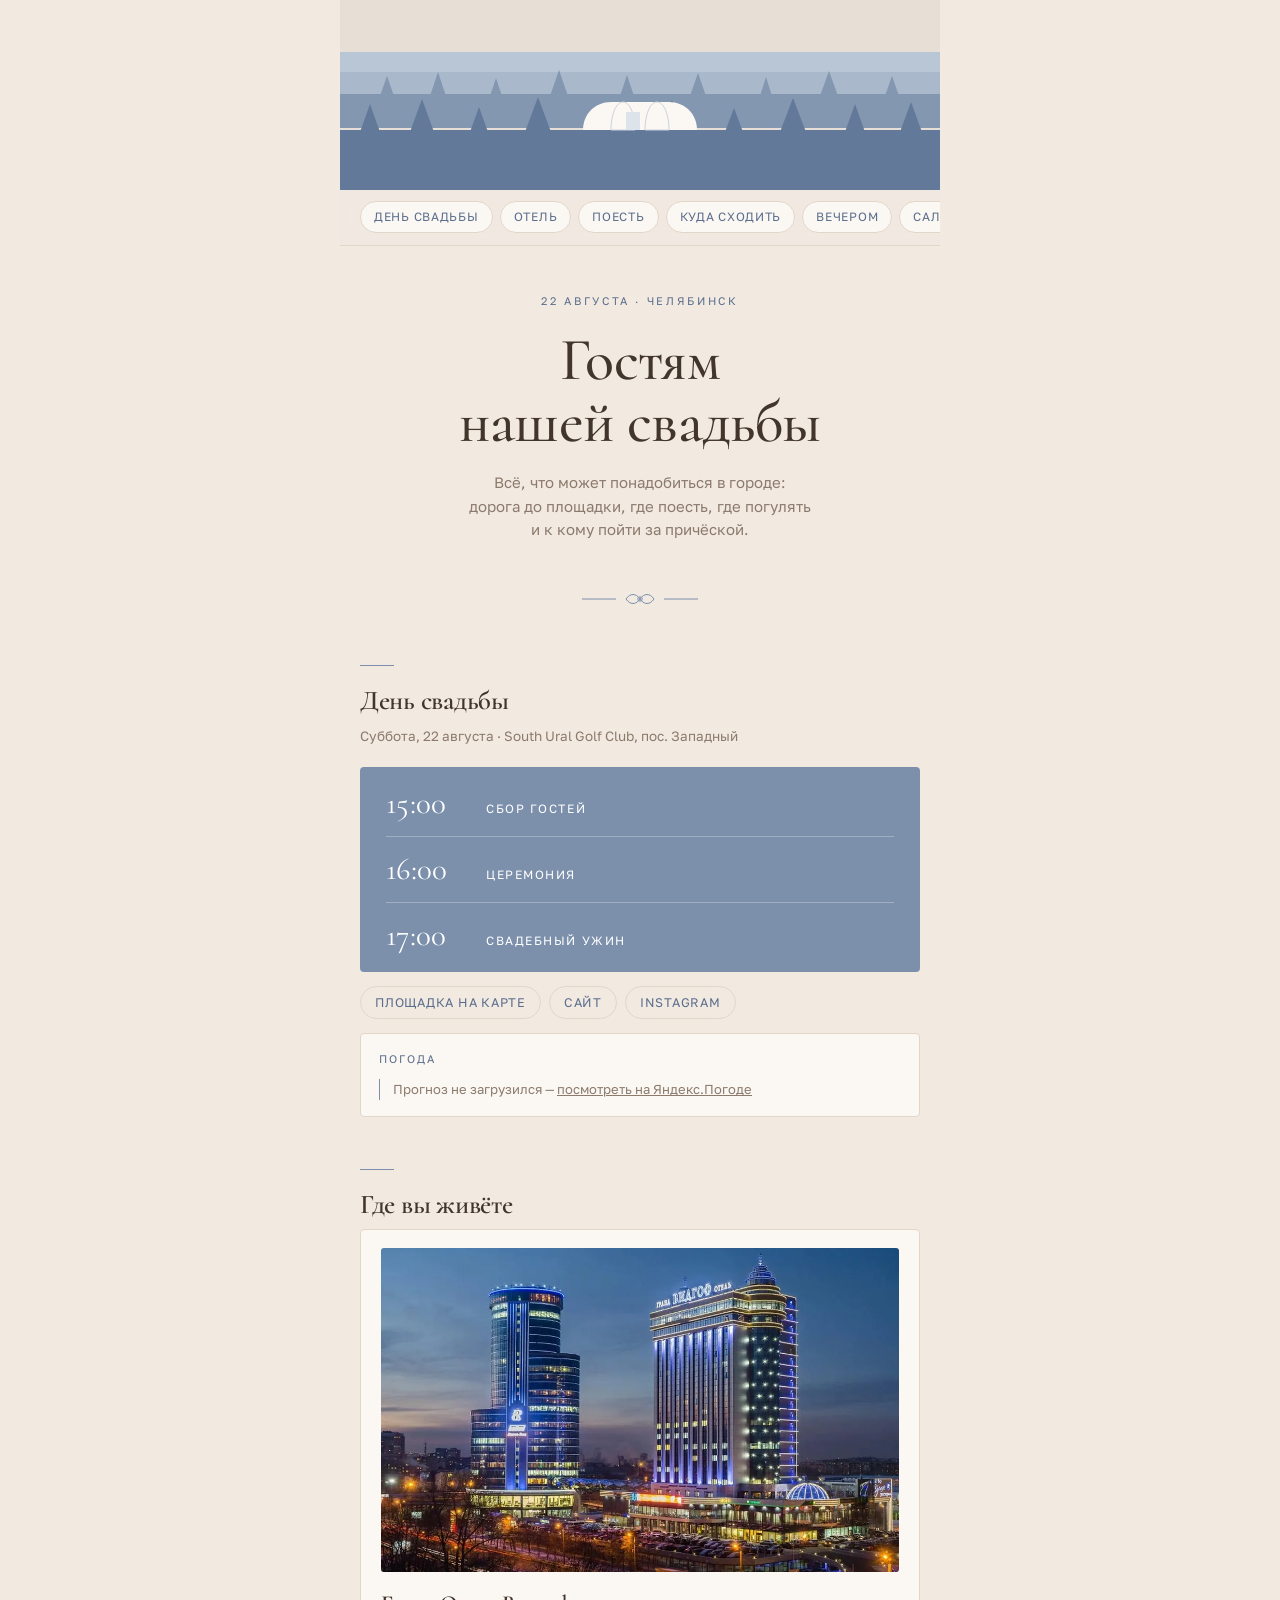
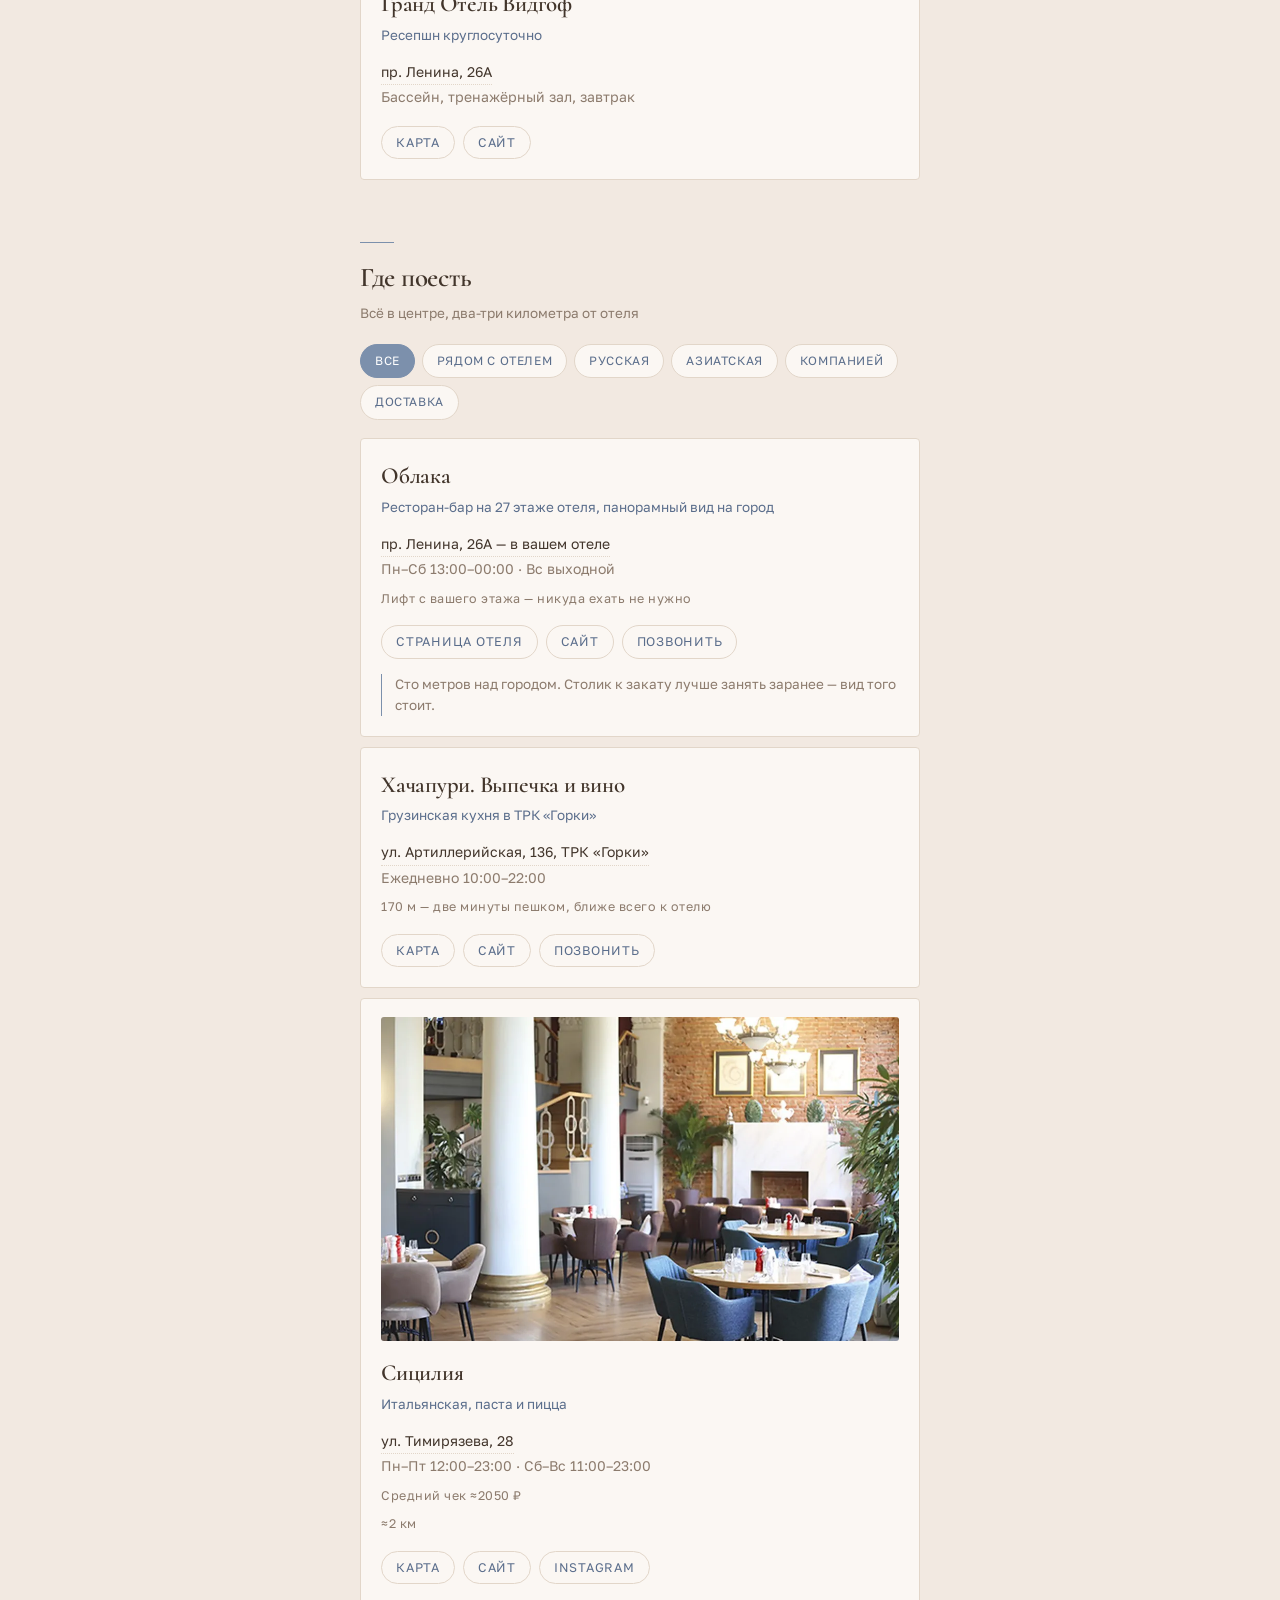
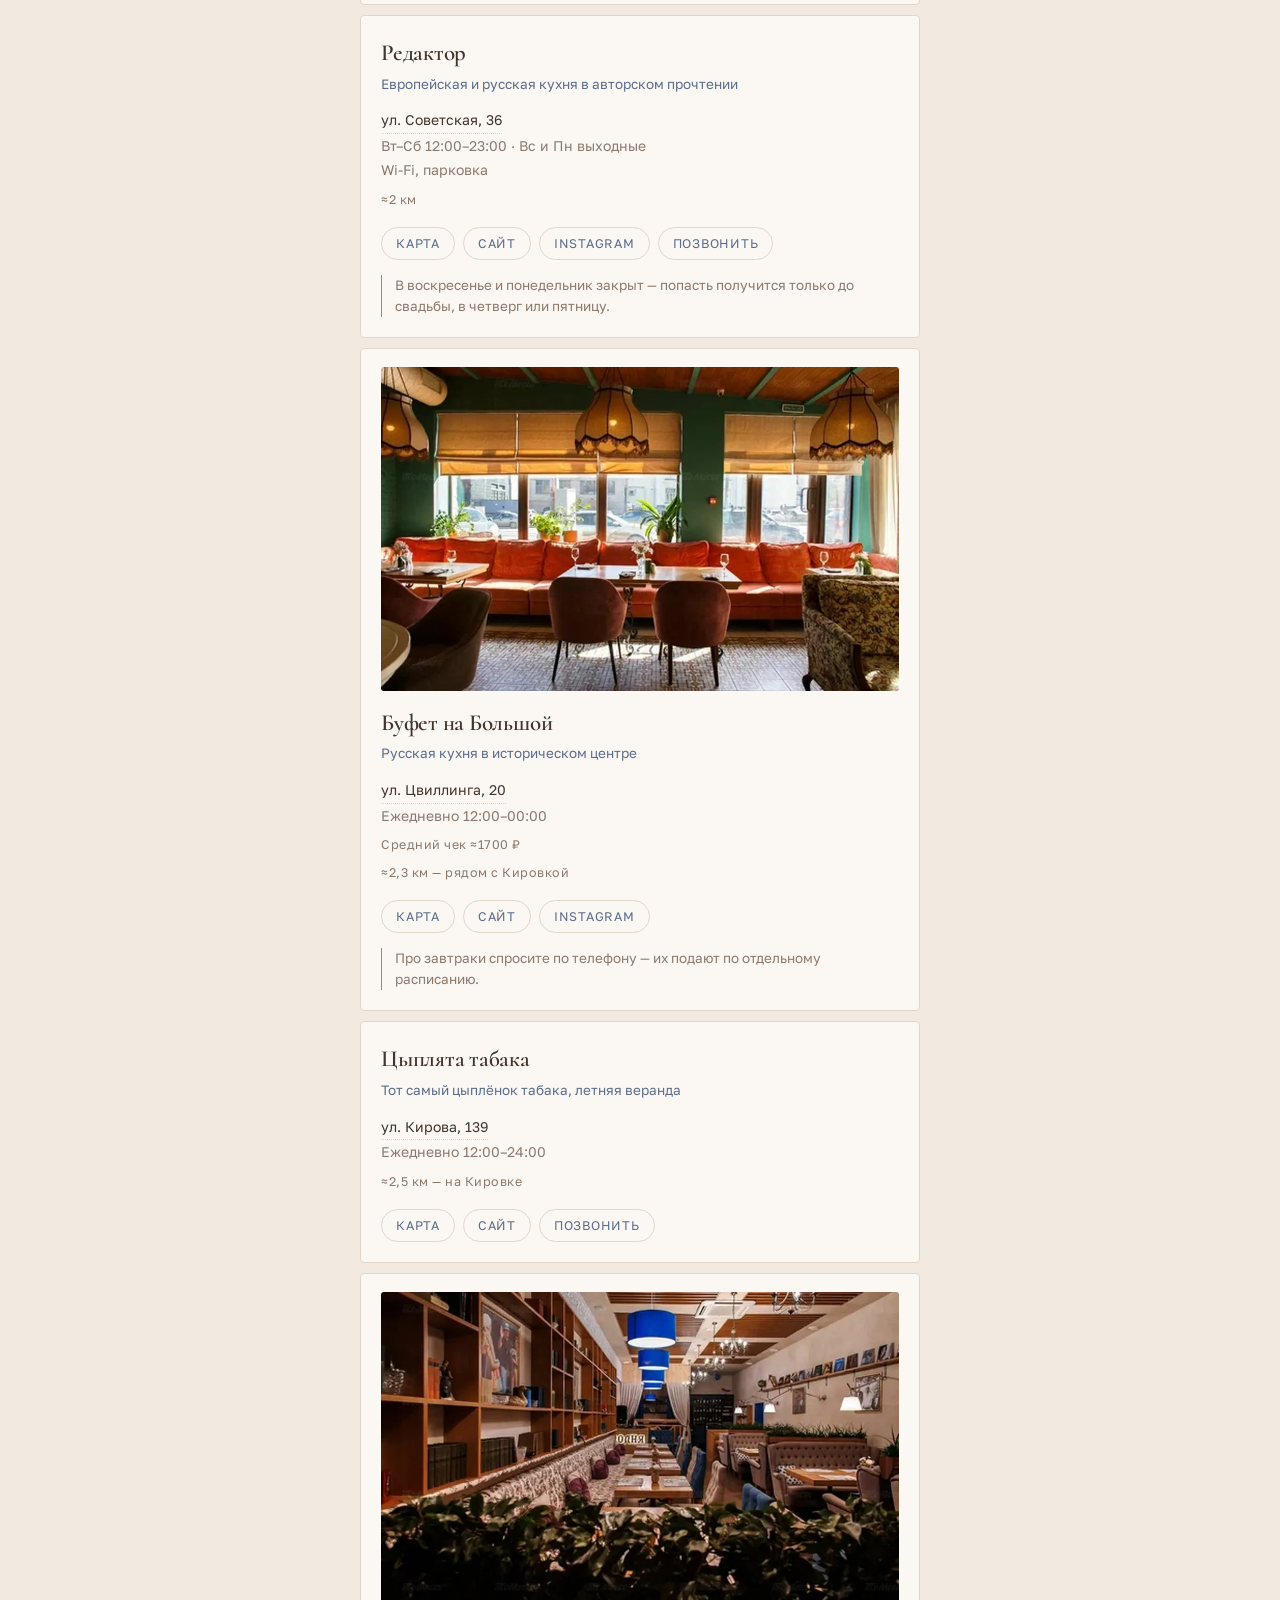
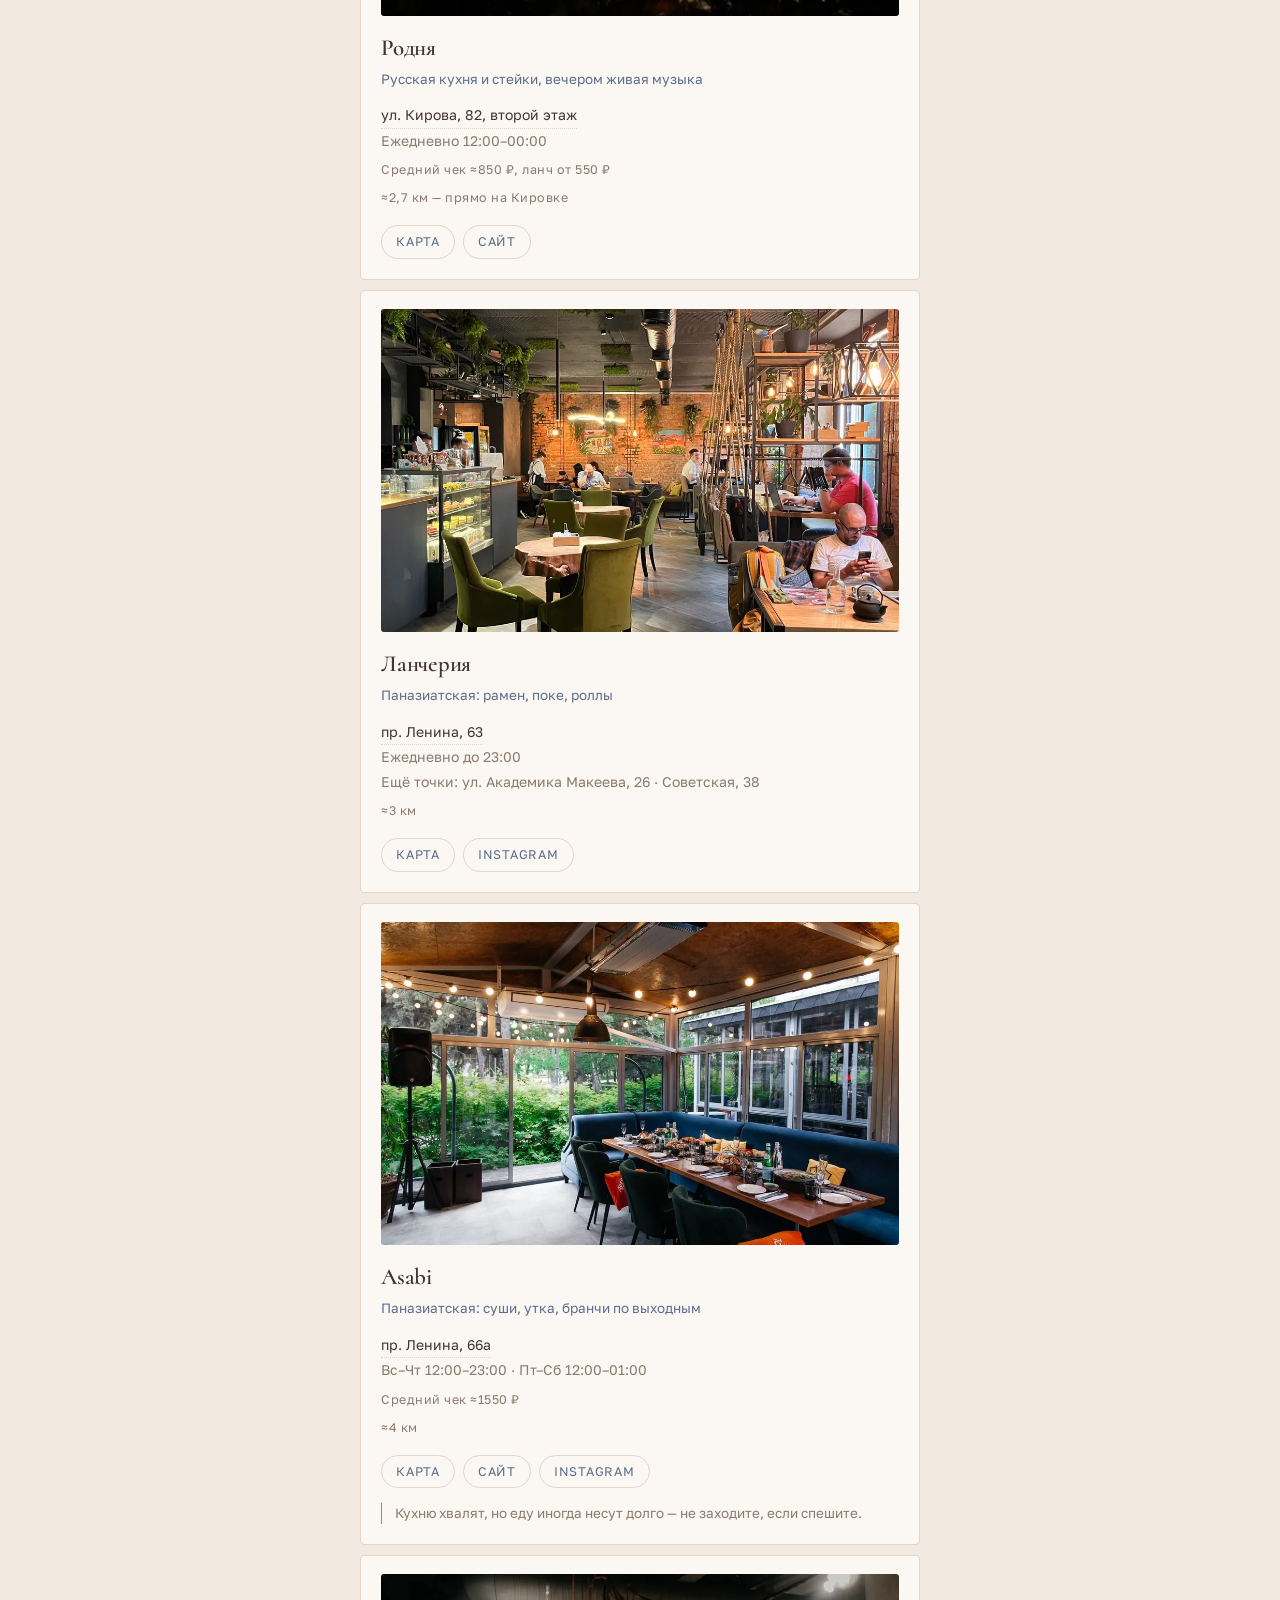
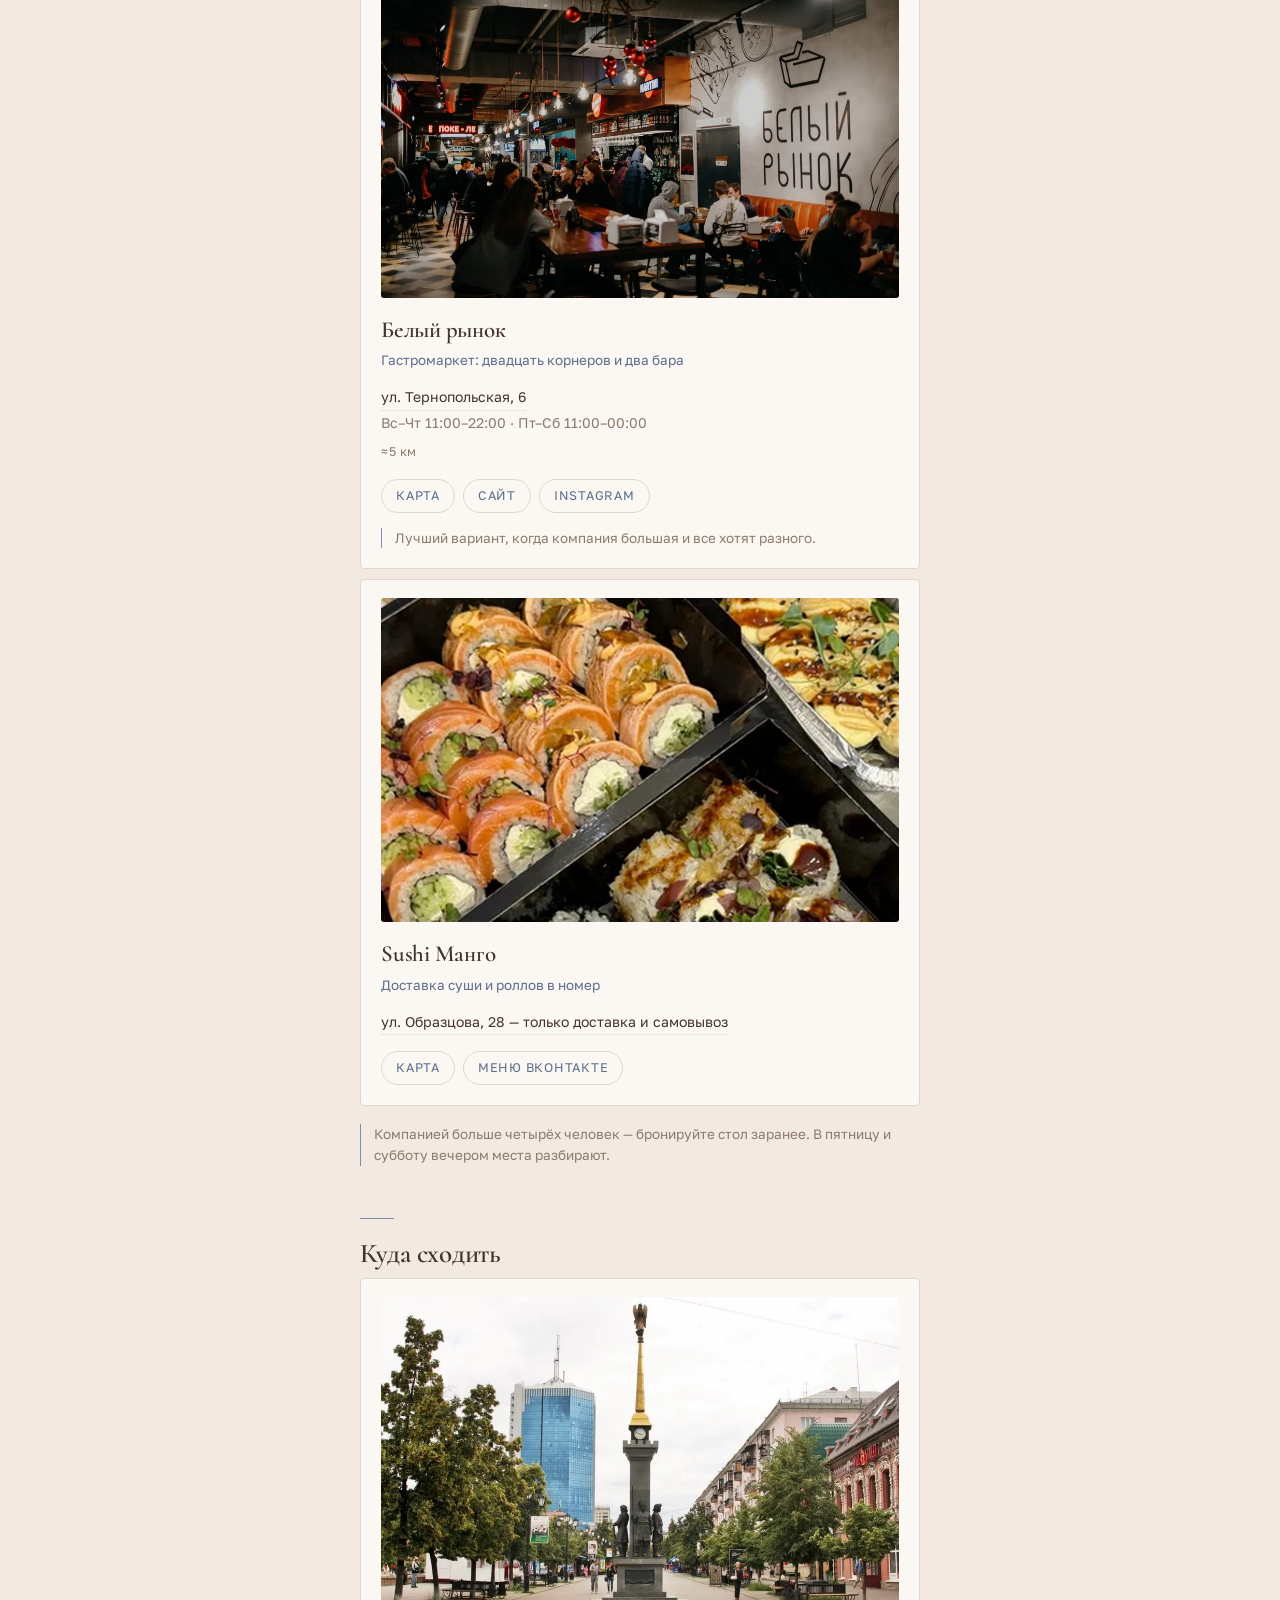
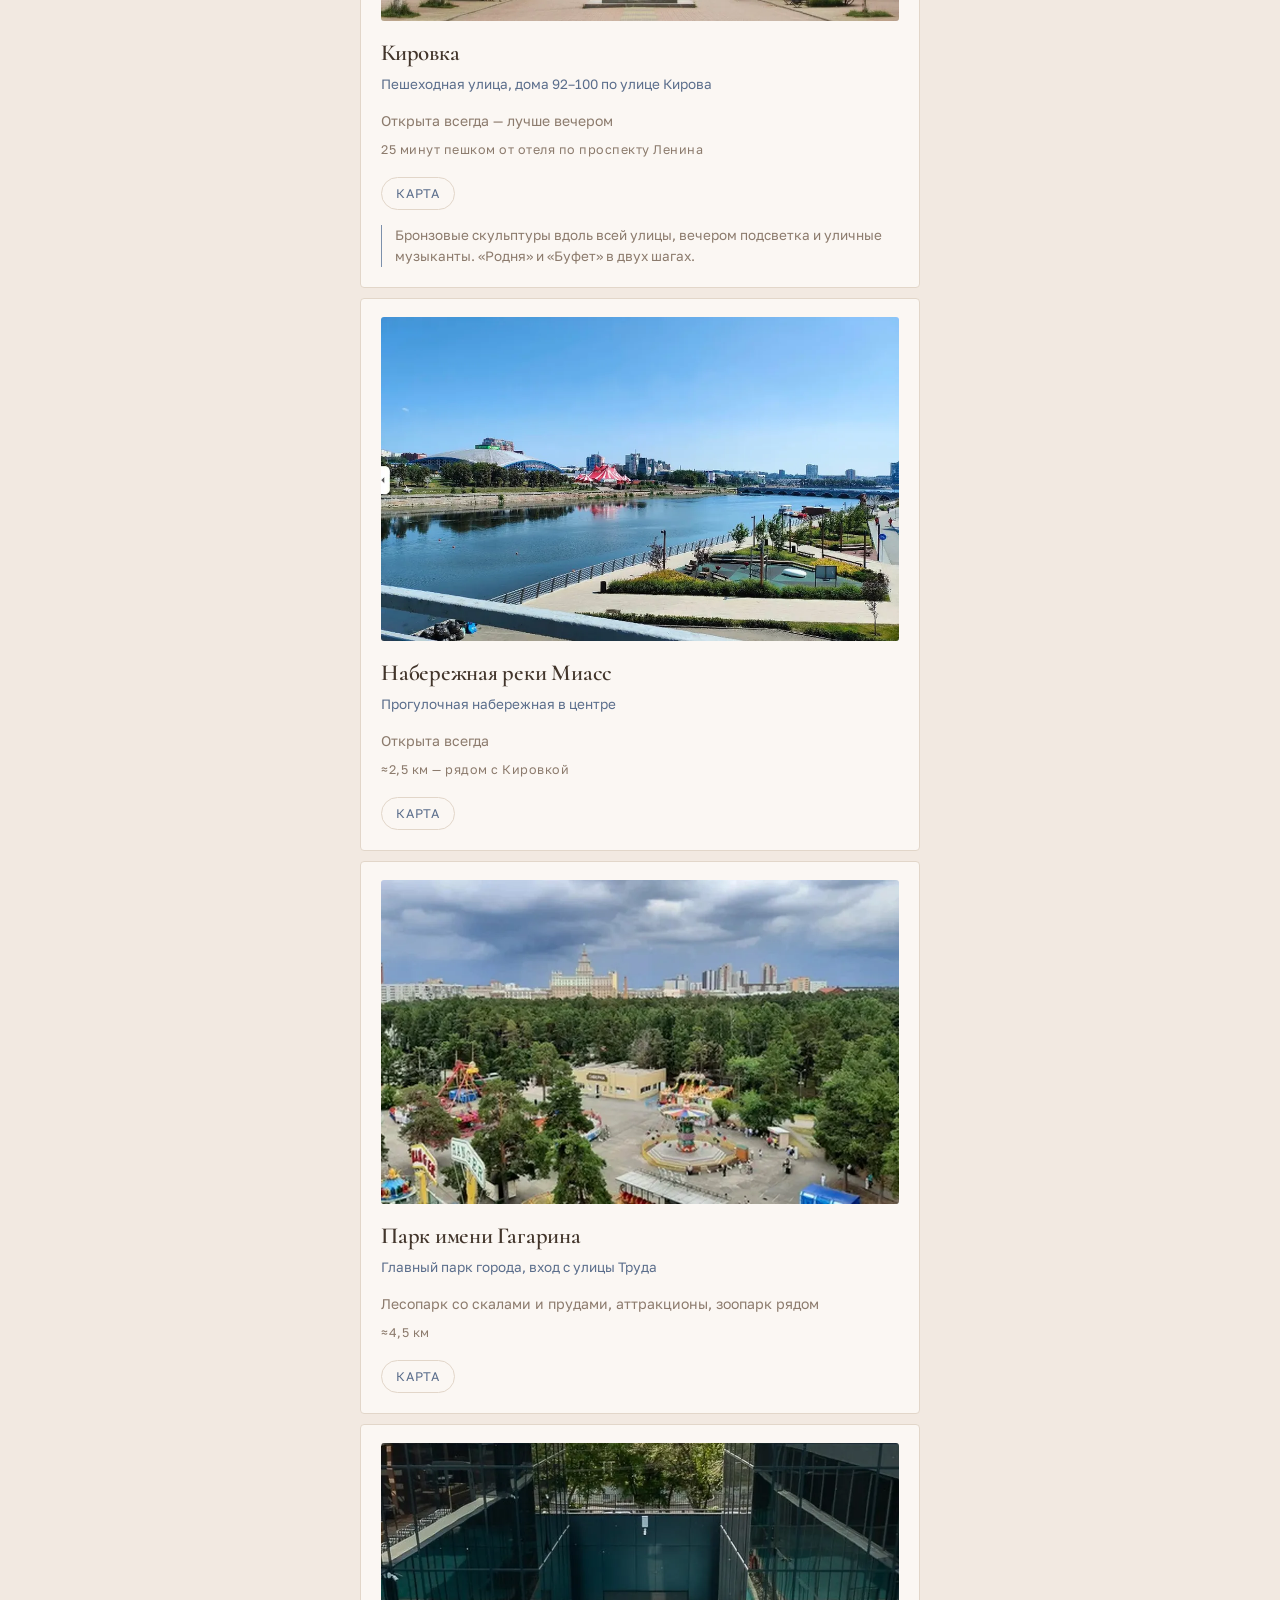
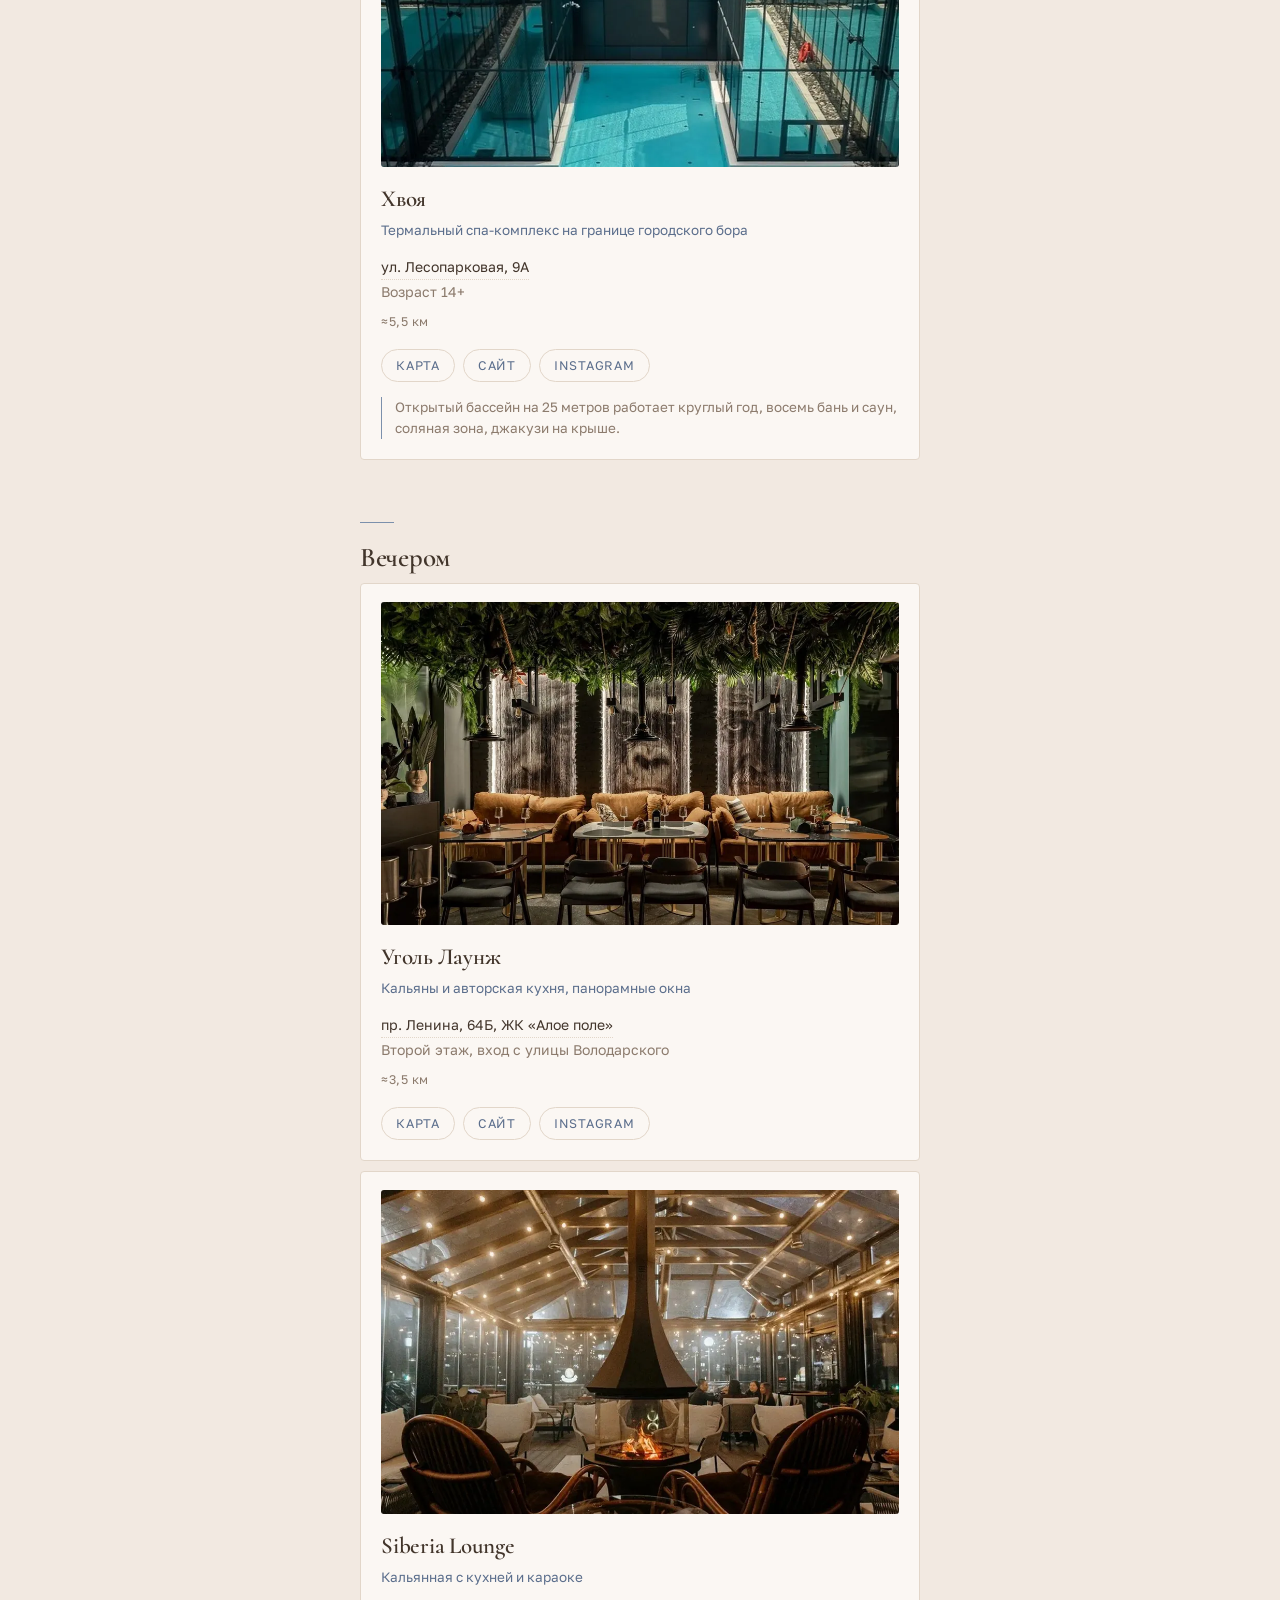
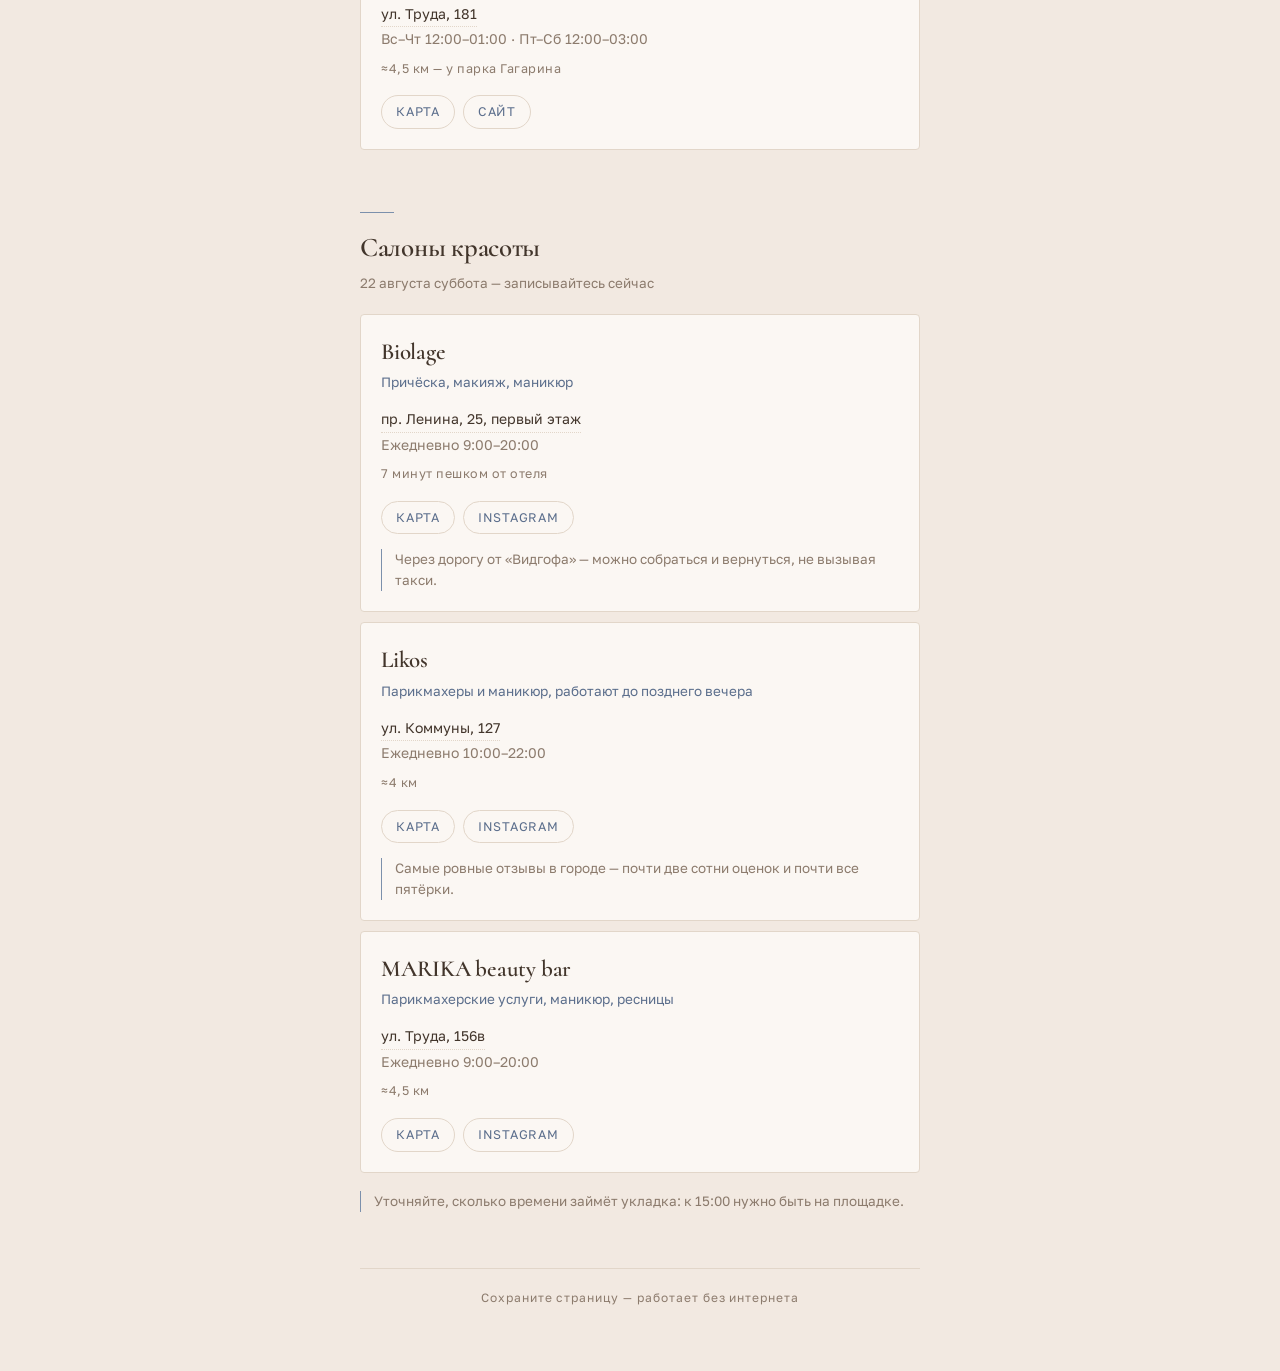
==== index.html @ 5d39825c "«Облака» и «Цыплята табака», убрана «Журавлина» - Облака: ресторан-бар на 27 этаже Видгофа, то есть " ====
<!DOCTYPE html>
<html lang="ru">
<head>
<meta charset="utf-8">
<meta name="viewport" content="width=device-width, initial-scale=1">
<title>22 августа · Челябинск для гостей</title>
<link rel="preconnect" href="https://fonts.googleapis.com">
<link rel="preconnect" href="https://fonts.gstatic.com" crossorigin>
<link href="https://fonts.googleapis.com/css2?family=Cormorant:wght@400;500;600&family=Golos+Text:wght@400;500;600&display=swap" rel="stylesheet">
<style>
  :root{
    --sand:#F2E9E1; --paper:#FBF7F3;
    --ink:#42352B; --muted:#8C7B6D; --line:#E2D6C9;
    --blue:#7C90AC; --blue-ink:#5B6E8C;
  }
  *{box-sizing:border-box}
  html{-webkit-text-size-adjust:100%}
  body{margin:0;background:var(--sand);color:var(--ink);
    font-family:"Golos Text",system-ui,-apple-system,sans-serif;
    font-size:16px;line-height:1.55}
  .wrap{max-width:600px;margin:0 auto;padding:0 20px 64px}

  header{padding:46px 0 4px;text-align:center}
  .eyebrow{font-size:11px;letter-spacing:.24em;text-transform:uppercase;
    color:var(--blue-ink);margin:0 0 20px}
  h1{font-family:"Cormorant",Georgia,serif;font-weight:500;
    font-size:clamp(38px,11vw,60px);line-height:1.04;margin:0 0 18px;
    letter-spacing:-.01em}
  .lede{color:var(--muted);margin:0 auto;max-width:38ch;font-size:15px}

  h2{font-family:"Cormorant",Georgia,serif;font-weight:600;
    font-size:27px;margin:0 0 4px;letter-spacing:-.01em}
  .sub{color:var(--muted);font-size:13.5px;margin:0 0 20px}
  section{padding-top:52px}
  .rule{width:34px;height:1px;background:var(--blue);margin:0 0 14px}

  /* timing — echoes the invitation panel */
  .timing{background:var(--blue);border-radius:4px;padding:4px 26px;color:#fff}
  .row{display:flex;gap:20px;align-items:baseline;padding:17px 0;
    border-bottom:1px solid rgba(255,255,255,.28)}
  .row:last-child{border-bottom:none}
  .t{font-family:"Cormorant",Georgia,serif;font-weight:400;font-size:31px;
    min-width:80px;letter-spacing:.01em;line-height:1}
  .w{font-size:12px;letter-spacing:.13em;text-transform:uppercase;padding-top:5px}
  .w em{display:block;font-style:normal;text-transform:none;letter-spacing:0;
    font-size:13px;opacity:.78;margin-top:5px}

  .card{background:var(--paper);border:1px solid var(--line);
    border-radius:4px;padding:20px;margin-bottom:10px}
  .card h3{font-family:"Cormorant",Georgia,serif;font-weight:600;
    font-size:23px;margin:0 0 2px;letter-spacing:-.01em}
  .kind{color:var(--blue-ink);font-size:13.5px;margin:0 0 14px}
  .meta{font-size:14px;line-height:1.75;color:var(--ink);margin:0}
  .meta span{color:var(--muted)}
  .price{display:block;color:var(--blue-ink);font-size:12.5px;letter-spacing:.04em;margin-top:6px}
  .dist{display:block;color:var(--muted);font-size:12.5px;
    letter-spacing:.04em;margin-top:6px}
  .links{display:flex;gap:8px;margin-top:16px;flex-wrap:wrap}
  .links a{font-size:12.5px;letter-spacing:.06em;text-transform:uppercase;
    color:var(--blue-ink);text-decoration:none;
    border:1px solid var(--line);border-radius:999px;padding:6px 14px;
    transition:background .15s,border-color .15s}
  .links a:hover,.links a:focus-visible{background:#fff;border-color:var(--blue)}
  .note{margin:15px 0 0;font-size:13.5px;color:var(--muted);
    padding-left:13px;border-left:1px solid var(--blue)}
  .standalone{padding-left:13px;border-left:1px solid var(--blue);
    font-size:13.5px;color:var(--muted);margin:18px 0 0}

  /* scroll progress */
  .prog{position:fixed;top:0;left:0;height:2px;width:0;background:var(--blue);z-index:20;
    transition:width .1s linear}

  /* hero illustration */
  .hero{margin:0 -20px;display:block;width:calc(100% + 40px);height:auto}
  .hero .sky{fill:#E7DFD6}
  .hero .lake{fill:#B9C6D6}
  .hero .far{fill:#A9B8CB}
  .hero .mid{fill:#8497B0}
  .hero .near{fill:#63799A}

  /* countdown */
  .count{display:flex;justify-content:center;gap:26px;margin:26px 0 4px}
  .count div{text-align:center}
  .count b{display:block;font-family:"Cormorant",Georgia,serif;font-weight:500;
    font-size:36px;line-height:1;color:var(--blue-ink)}
  .count span{font-size:10.5px;letter-spacing:.16em;text-transform:uppercase;
    color:var(--muted);display:block;margin-top:6px}

  /* flourish */
  .flourish{display:block;margin:22px auto 0;width:120px;height:auto;color:var(--blue)}
  .flourish path,.flourish circle{stroke:currentColor;fill:none;stroke-width:1}

  /* section nav */
  .nav{position:sticky;top:0;z-index:5;margin:0 -20px;padding:11px 20px;
    background:rgba(242,233,225,.93);backdrop-filter:blur(8px);
    border-bottom:1px solid var(--line);
    display:flex;gap:7px;overflow-x:auto;-webkit-overflow-scrolling:touch;
    scrollbar-width:none}
  .nav::-webkit-scrollbar{display:none}
  .nav a{flex:0 0 auto;font-size:12px;letter-spacing:.06em;text-transform:uppercase;
    color:var(--blue-ink);text-decoration:none;padding:6px 13px;
    border:1px solid var(--line);border-radius:999px;background:var(--paper)}
  .nav a:hover{border-color:var(--blue)}
  section{scroll-margin-top:58px}

  /* life: reveal + hover */
  .card{transition:transform .25s ease, box-shadow .25s ease, border-color .25s ease}
  @media (hover:hover){
    .card:hover{transform:translateY(-2px);border-color:var(--blue);
      box-shadow:0 6px 20px -12px rgba(66,53,43,.4)}
  }
  @media (prefers-reduced-motion:no-preference){
    .rv{opacity:0;transform:translateY(14px);
      transition:opacity .6s ease,transform .6s ease}
    .rv.in{opacity:1;transform:none}
  }

  .nav a.act{background:var(--blue);color:#fff;border-color:var(--blue)}

  /* illustrated banners */
  .card .ill{display:block;width:100%;aspect-ratio:16/6;margin:-2px 0 15px;
    border-radius:3px;background:#EBE3DA}
  .card .ill .l{fill:none;stroke:var(--blue);stroke-width:1.1;
    stroke-linecap:round;stroke-linejoin:round}
  .card .ill .f{fill:#D5DDE7}
  .card .ill .b{fill:#C3CEDC}

  /* photos */
  .card picture{display:block}
  .card img.ph{display:block;width:100%;aspect-ratio:16/10;object-fit:cover;
    border-radius:3px;margin:-2px 0 15px;background:#E7DFD6}

  /* filters */
  .filt{display:flex;gap:7px;flex-wrap:wrap;margin:0 0 18px}
  .filt button{font:inherit;font-size:12px;letter-spacing:.05em;text-transform:uppercase;
    color:var(--blue-ink);background:var(--paper);border:1px solid var(--line);
    border-radius:999px;padding:7px 14px;cursor:pointer;transition:.15s}
  .filt button:hover{border-color:var(--blue)}
  .filt button.act{background:var(--blue);color:#fff;border-color:var(--blue)}
  .card[hidden]{display:none}
  .copy{cursor:pointer;border:none;background:none;font:inherit;padding:0;
    color:inherit;text-align:left;border-bottom:1px dotted var(--line)}
  .copy:hover{border-bottom-color:var(--blue)}
  .copied{color:var(--blue-ink);font-size:12px;margin-left:7px}

  /* weather */
  .wx{margin-top:14px;border:1px solid var(--line);border-radius:4px;
    background:var(--paper);padding:16px 18px}
  .wx-h{font-size:11px;letter-spacing:.18em;text-transform:uppercase;
    color:var(--blue-ink);margin:0 0 12px}
  .wx-days{display:flex;gap:6px}
  .wx-d{flex:1;text-align:center;padding:9px 2px;border-radius:3px;
    border:1px solid transparent}
  .wx-d.on{border-color:var(--blue);background:#fff}
  .wx-dow{font-size:10.5px;letter-spacing:.08em;text-transform:uppercase;
    color:var(--muted);margin-bottom:5px}
  .wx-ic{font-size:17px;line-height:1.1}
  .wx-t{font-family:"Cormorant",Georgia,serif;font-size:19px;margin-top:3px;line-height:1.1}
  .wx-t small{font-size:13px;color:var(--muted)}
  .wx-rain{font-size:10.5px;color:var(--blue-ink);margin-top:3px;min-height:14px}
  .wx-note{font-size:13px;color:var(--muted);margin:12px 0 0;
    padding-left:13px;border-left:1px solid var(--blue)}
  ul{margin:0;padding-left:0;list-style:none}
  li{margin-bottom:14px;font-size:14.5px;padding-left:15px;position:relative}
  li::before{content:"";position:absolute;left:0;top:.62em;
    width:5px;height:1px;background:var(--blue)}
  li b{font-weight:600}
  footer{margin-top:56px;padding-top:20px;border-top:1px solid var(--line);
    font-size:12px;letter-spacing:.08em;color:var(--muted);text-align:center}
  a{color:inherit}
  @media (prefers-reduced-motion:no-preference){
    header,section{animation:up .55s ease both}
    @keyframes up{from{opacity:0;transform:translateY(8px)}to{opacity:1;transform:none}}
  }
</style>
</head>
<body>
<div class="prog" id="prog"></div>
<div class="wrap">
  <svg class="hero" viewBox="0 0 600 190" preserveAspectRatio="xMidYMid slice" aria-hidden="true">
    <rect class="sky" width="600" height="190"/>
    <rect class="lake" y="52" width="600" height="20"/>
    <path class="far" d="M0 72h600v22H0z"/>
    <g class="mid">
      <path d="M0 94h600v34H0z"/>
      <g>
        <path d="M40 96l7-20 7 20zM90 96l8-24 8 24zM150 96l6-18 6 18zM210 96l9-26 9 26zM280 96l7-21 7 21zM350 96l8-23 8 23zM420 96l6-19 6 19zM480 96l9-25 9 25zM545 96l7-20 7 20z"/>
      </g>
    </g>
    <g class="near">
      <path d="M0 130h600v60H0z"/>
      <path d="M20 132l10-28 10 28zM70 132l12-33 12 33zM130 132l9-25 9 25zM185 132l13-35 13 35zM250 132l10-27 10 27zM320 132l12-32 12 32zM385 132l9-24 9 24zM440 132l13-34 13 34zM505 132l10-28 10 28zM560 132l11-30 11 30z"/>
    </g>
    <g>
      <path d="M243 130c0-16 12-28 28-28h58c16 0 28 12 28 28z" fill="#FBF7F3"/>
      <path d="M271 130c0-15 5-28 12-28s12 13 12 28zM305 130c0-15 5-28 12-28s12 13 12 28z"
            fill="none" stroke="#C9D2DE" stroke-width="1"/>
      <rect x="286" y="112" width="14" height="18" fill="#DCE3EB"/>
    </g>
  </svg>
  <nav class="nav">
    <a href="#den">День свадьбы</a><a href="#otel">Отель</a><a href="#eda">Поесть</a>
    <a href="#kuda">Куда сходить</a><a href="#vecher">Вечером</a><a href="#salony">Салоны</a>
  </nav>

  <header>
    <p class="eyebrow">22 августа · Челябинск</p>
    <h1>Гостям<br>нашей свадьбы</h1>
    <p class="lede">Всё, что может понадобиться в городе: дорога до площадки, где поесть, где погулять и к кому пойти за причёской.</p>
    <div class="count" id="count" hidden></div>
    <svg class="flourish" viewBox="0 0 120 20" aria-hidden="true">
      <path d="M2 10h34"/><path d="M84 10h34"/>
      <path d="M46 10c4-6 10-6 14 0-4 6-10 6-14 0z"/>
      <path d="M74 10c-4-6-10-6-14 0 4 6 10 6 14 0z"/>
      <circle cx="60" cy="10" r="2.2"/>
    </svg>
  </header>

  <section id="den">
    <div class="rule"></div>
    <h2>День свадьбы</h2>
    <p class="sub">Суббота, 22 августа · South Ural Golf Club, пос. Западный</p>
    <div class="timing">
      <div class="row"><span class="t">15:00</span><span class="w">Сбор гостей</span></div>
      <div class="row"><span class="t">16:00</span><span class="w">Церемония</span></div>
      <div class="row"><span class="t">17:00</span><span class="w">Свадебный ужин</span></div>
    </div>
    <div class="links" style="margin-top:14px">
      <a href="https://yandex.ru/maps/-/CTgxnVOc">Площадка на карте</a>
      <a href="https://www.golf74.su/">Сайт</a>
      <a href="https://www.instagram.com/golfclub_ural74/">Instagram</a>
    </div>

    <div class="wx" id="wx">
      <p class="wx-h">Погода</p>
      <div class="wx-days" id="wxDays"></div>
      <p class="wx-note" id="wxNote">Загружаем прогноз…</p>
    </div>
  </section>

  <section id="otel">
    <div class="rule"></div>
    <h2>Где вы живёте</h2>
    <div class="card" data-photo="vidgof">
      <picture>
        <source srcset="photos/vidgof.webp" type="image/webp">
        <img class="ph" alt="" src="photos/vidgof.jpg" loading="lazy" decoding="async">
      </picture>
      <h3>Гранд Отель Видгоф</h3>
      <p class="kind">Ресепшн круглосуточно</p>
      <p class="meta">пр. Ленина, 26А<br><span>Бассейн, тренажёрный зал, завтрак</span></p>
      <div class="links">
        <a href="https://yandex.ru/maps/?text=Челябинск, проспект Ленина, 26А">Карта</a>
        <a href="https://hotelvidgof.ru">Сайт</a>
      </div>
    </div>
  </section>

  <section id="eda">
    <div class="rule"></div>
    <h2>Где поесть</h2>
    <p class="sub">Всё в центре, два-три километра от отеля</p>
    <div class="filt" id="filt">
      <button class="act" data-f="all">Все</button>
      <button data-f="blizko">Рядом с отелем</button>
      <button data-f="rus">Русская</button>
      <button data-f="asia">Азиатская</button>
      <button data-f="company">Компанией</button>
      <button data-f="delivery">Доставка</button>
    </div>

    <div class="card" data-t="blizko" data-photo="oblaka">
      <h3>Облака</h3>
      <p class="kind">Ресторан-бар на 27 этаже отеля, панорамный вид на город</p>
      <p class="meta">пр. Ленина, 26А — в вашем отеле<br><span>Пн–Сб 13:00–00:00 · Вс выходной</span>
        <span class="dist">Лифт с вашего этажа — никуда ехать не нужно</span></p>
      <div class="links">
        <a href="https://hotelvidgof.ru/restorany/restoran-bar-oblaka">Страница отеля</a>
        <a href="https://oblaka174.ru/">Сайт</a>
        <a href="tel:+73512777771">Позвонить</a>
      </div>
      <p class="note">Сто метров над городом. Столик к закату лучше занять заранее — вид того стоит.</p>
    </div>

    <div class="card" data-t="blizko" data-photo="hachapuri">
      <h3>Хачапури. Выпечка и вино</h3>
      <p class="kind">Грузинская кухня в ТРК «Горки»</p>
      <p class="meta">ул. Артиллерийская, 136, ТРК «Горки»<br><span>Ежедневно 10:00–22:00</span>
        <span class="dist">170 м — две минуты пешком, ближе всего к отелю</span></p>
      <div class="links">
        <a href="https://yandex.ru/maps/org/khachapuri_vypechka_i_vino/110629027806/">Карта</a>
        <a href="https://hachapuri-chelyabinsk.ru/">Сайт</a>
        <a href="tel:+79191235288">Позвонить</a>
      </div>
    </div>

    <div class="card" data-t="blizko" data-photo="sicilia">
      <picture>
        <source srcset="photos/sicilia.webp" type="image/webp">
        <img class="ph" alt="" src="photos/sicilia.jpg" loading="lazy" decoding="async">
      </picture>
      <h3>Сицилия</h3>
      <p class="kind">Итальянская, паста и пицца</p>
      <p class="meta">ул. Тимирязева, 28<br><span>Пн–Пт 12:00–23:00 · Сб–Вс 11:00–23:00</span>
        <span class="price">Средний чек ≈2050 ₽</span>
        <span class="dist">≈2 км</span></p>
      <div class="links">
        <a href="https://yandex.ru/maps/?text=Челябинск, улица Тимирязева, 28 Сицилия">Карта</a>
        <a href="https://sicilia74.ru/">Сайт</a>
        <a href="https://www.instagram.com/siciliaresto/">Instagram</a>
      </div>
    </div>

    <div class="card" data-t="blizko rus" data-photo="redactor">
      <h3>Редактор</h3>
      <p class="kind">Европейская и русская кухня в авторском прочтении</p>
      <p class="meta">ул. Советская, 36<br><span>Вт–Сб 12:00–23:00 · Вс и Пн выходные</span><br>
        <span>Wi-Fi, парковка</span>
        <span class="dist">≈2 км</span></p>
      <div class="links">
        <a href="https://yandex.ru/maps/org/redaktor/135559419801/">Карта</a>
        <a href="http://restoran-redactor.ru/">Сайт</a>
        <a href="https://www.instagram.com/restaurant_redactor/">Instagram</a>
        <a href="tel:+73512004205">Позвонить</a>
      </div>
      <p class="note">В воскресенье и понедельник закрыт — попасть получится только до свадьбы, в четверг или пятницу.</p>
    </div>

    <div class="card" data-t="blizko rus" data-photo="bufet">
      <picture>
        <source srcset="photos/bufet.webp" type="image/webp">
        <img class="ph" alt="" src="photos/bufet.jpg" loading="lazy" decoding="async">
      </picture>
      <h3>Буфет на Большой</h3>
      <p class="kind">Русская кухня в историческом центре</p>
      <p class="meta">ул. Цвиллинга, 20<br><span>Ежедневно 12:00–00:00</span>
        <span class="price">Средний чек ≈1700 ₽</span>
        <span class="dist">≈2,3 км — рядом с Кировкой</span></p>
      <div class="links">
        <a href="https://yandex.ru/maps/?text=Челябинск, улица Цвиллинга, 20 Буфет на Большой">Карта</a>
        <a href="https://bufetnabolshoy.ru">Сайт</a>
        <a href="https://www.instagram.com/bufet.rest/">Instagram</a>
      </div>
      <p class="note">Про завтраки спросите по телефону — их подают по отдельному расписанию.</p>
    </div>

    <div class="card" data-t="blizko rus" data-photo="tabaka">
      <h3>Цыплята табака</h3>
      <p class="kind">Тот самый цыплёнок табака, летняя веранда</p>
      <p class="meta">ул. Кирова, 139<br><span>Ежедневно 12:00–24:00</span>
        <span class="dist">≈2,5 км — на Кировке</span></p>
      <div class="links">
        <a href="https://yandex.ru/maps/?text=Челябинск, улица Кирова, 139 Цыплята табака">Карта</a>
        <a href="https://tabaka74.ru/">Сайт</a>
        <a href="tel:+79000950856">Позвонить</a>
      </div>
    </div>

    <div class="card" data-t="blizko rus" data-photo="rodnya">
      <picture>
        <source srcset="photos/rodnya.webp" type="image/webp">
        <img class="ph" alt="" src="photos/rodnya.jpg" loading="lazy" decoding="async">
      </picture>
      <h3>Родня</h3>
      <p class="kind">Русская кухня и стейки, вечером живая музыка</p>
      <p class="meta">ул. Кирова, 82, второй этаж<br><span>Ежедневно 12:00–00:00</span>
        <span class="price">Средний чек ≈850 ₽, ланч от 550 ₽</span>
        <span class="dist">≈2,7 км — прямо на Кировке</span></p>
      <div class="links">
        <a href="https://yandex.ru/maps/?text=Челябинск, улица Кирова, 82 Родня">Карта</a>
        <a href="https://rodnya74.ru">Сайт</a>
      </div>
    </div>

    <div class="card" data-t="asia" data-photo="lancheria">
      <picture>
        <source srcset="photos/lancheria.webp" type="image/webp">
        <img class="ph" alt="" src="photos/lancheria.jpg" loading="lazy" decoding="async">
      </picture>
      <h3>Ланчерия</h3>
      <p class="kind">Паназиатская: рамен, поке, роллы</p>
      <p class="meta">пр. Ленина, 63<br><span>Ежедневно до 23:00</span><br>
        <span>Ещё точки: ул. Академика Макеева, 26 · Советская, 38</span>
        <span class="dist">≈3 км</span></p>
      <div class="links">
        <a href="https://yandex.ru/maps/?text=Челябинск, проспект Ленина, 63 Ланчерия">Карта</a>
        <a href="https://www.instagram.com/lancheria.ru/">Instagram</a>
      </div>
    </div>

    <div class="card" data-t="asia" data-photo="asabi">
      <picture>
        <source srcset="photos/asabi.webp" type="image/webp">
        <img class="ph" alt="" src="photos/asabi.jpg" loading="lazy" decoding="async">
      </picture>
      <h3>Asabi</h3>
      <p class="kind">Паназиатская: суши, утка, бранчи по выходным</p>
      <p class="meta">пр. Ленина, 66а<br><span>Вс–Чт 12:00–23:00 · Пт–Сб 12:00–01:00</span>
        <span class="price">Средний чек ≈1550 ₽</span>
        <span class="dist">≈4 км</span></p>
      <div class="links">
        <a href="https://yandex.ru/maps/?text=Челябинск, проспект Ленина, 66а Асаби">Карта</a>
        <a href="https://asabi74.ru/">Сайт</a>
        <a href="https://www.instagram.com/asabi74/">Instagram</a>
      </div>
      <p class="note">Кухню хвалят, но еду иногда несут долго — не заходите, если спешите.</p>
    </div>

    <div class="card" data-t="company" data-photo="belyrynok">
      <picture>
        <source srcset="photos/belyrynok.webp" type="image/webp">
        <img class="ph" alt="" src="photos/belyrynok.jpg" loading="lazy" decoding="async">
      </picture>
      <h3>Белый рынок</h3>
      <p class="kind">Гастромаркет: двадцать корнеров и два бара</p>
      <p class="meta">ул. Тернопольская, 6<br><span>Вс–Чт 11:00–22:00 · Пт–Сб 11:00–00:00</span>
        <span class="dist">≈5 км</span></p>
      <div class="links">
        <a href="https://yandex.ru/maps/?text=Челябинск, Тернопольская, 6 Белый рынок">Карта</a>
        <a href="https://nabelom.ru">Сайт</a>
        <a href="https://www.instagram.com/nabelom.ru/">Instagram</a>
      </div>
      <p class="note">Лучший вариант, когда компания большая и все хотят разного.</p>
    </div>

    <div class="card" data-t="delivery" data-photo="sushimango">
      <picture>
        <source srcset="photos/sushimango.webp" type="image/webp">
        <img class="ph" alt="" src="photos/sushimango.jpg" loading="lazy" decoding="async">
      </picture>
      <h3>Sushi Манго</h3>
      <p class="kind">Доставка суши и роллов в номер</p>
      <p class="meta">ул. Образцова, 28 — только доставка и самовывоз</p>
      <div class="links">
        <a href="https://yandex.ru/maps/?text=Челябинск, Sushi Манго доставка">Карта</a>
        <a href="https://vk.ru/market-226143967">Меню ВКонтакте</a>
      </div>
    </div>

    <p class="standalone">Компанией больше четырёх человек — бронируйте стол заранее. В пятницу и субботу вечером места разбирают.</p>
  </section>

  <section id="kuda">
    <div class="rule"></div>
    <h2>Куда сходить</h2>

    <div class="card" data-photo="kirovka">
      <picture>
        <source srcset="photos/kirovka.webp" type="image/webp">
        <img class="ph" alt="" src="photos/kirovka.jpg" loading="lazy" decoding="async">
      </picture>
      <h3>Кировка</h3>
      <p class="kind">Пешеходная улица, дома 92–100 по улице Кирова</p>
      <p class="meta"><span>Открыта всегда — лучше вечером</span>
        <span class="dist">25 минут пешком от отеля по проспекту Ленина</span></p>
      <div class="links">
        <a href="https://yandex.ru/maps/?text=Челябинск, Кировка пешеходная улица">Карта</a>
      </div>
      <p class="note">Бронзовые скульптуры вдоль всей улицы, вечером подсветка и уличные музыканты. «Родня» и «Буфет» в двух шагах.</p>
    </div>

    <div class="card" data-photo="naberezhnaya">
      <picture>
        <source srcset="photos/naberezhnaya.webp" type="image/webp">
        <img class="ph" alt="" src="photos/naberezhnaya.jpg" loading="lazy" decoding="async">
      </picture>
      <h3>Набережная реки Миасс</h3>
      <p class="kind">Прогулочная набережная в центре</p>
      <p class="meta"><span>Открыта всегда</span>
        <span class="dist">≈2,5 км — рядом с Кировкой</span></p>
      <div class="links">
        <a href="https://yandex.ru/maps/-/CTg3yCnt">Карта</a>
      </div>
    </div>

    <div class="card" data-photo="gagarin">
      <picture>
        <source srcset="photos/gagarin.webp" type="image/webp">
        <img class="ph" alt="" src="photos/gagarin.jpg" loading="lazy" decoding="async">
      </picture>
      <h3>Парк имени Гагарина</h3>
      <p class="kind">Главный парк города, вход с улицы Труда</p>
      <p class="meta"><span>Лесопарк со скалами и прудами, аттракционы, зоопарк рядом</span>
        <span class="dist">≈4,5 км</span></p>
      <div class="links">
        <a href="https://yandex.ru/maps/?text=Челябинск, парк имени Гагарина">Карта</a>
      </div>
    </div>

    <div class="card" data-photo="hwoya">
      <picture>
        <source srcset="photos/hwoya.webp" type="image/webp">
        <img class="ph" alt="" src="photos/hwoya.jpg" loading="lazy" decoding="async">
      </picture>
      <h3>Хвоя</h3>
      <p class="kind">Термальный спа-комплекс на границе городского бора</p>
      <p class="meta">ул. Лесопарковая, 9А<br><span>Возраст 14+</span>
        <span class="dist">≈5,5 км</span></p>
      <div class="links">
        <a href="https://yandex.ru/maps/?text=Челябинск, Лесопарковая, 9А Хвоя">Карта</a>
        <a href="https://hwoyaspa.ru">Сайт</a>
        <a href="https://www.instagram.com/hwoyaspa/">Instagram</a>
      </div>
      <p class="note">Открытый бассейн на 25 метров работает круглый год, восемь бань и саун, соляная зона, джакузи на крыше.</p>
    </div>
  </section>

  <section id="vecher">
    <div class="rule"></div>
    <h2>Вечером</h2>

    <div class="card" data-photo="ugol">
      <picture>
        <source srcset="photos/ugol.webp" type="image/webp">
        <img class="ph" alt="" src="photos/ugol.jpg" loading="lazy" decoding="async">
      </picture>
      <h3>Уголь Лаунж</h3>
      <p class="kind">Кальяны и авторская кухня, панорамные окна</p>
      <p class="meta">пр. Ленина, 64Б, ЖК «Алое поле»<br><span>Второй этаж, вход с улицы Володарского</span>
        <span class="dist">≈3,5 км</span></p>
      <div class="links">
        <a href="https://yandex.ru/maps/?text=Челябинск, проспект Ленина, 64Б Уголь Лаунж">Карта</a>
        <a href="https://ugollounge.ru/">Сайт</a>
        <a href="https://www.instagram.com/ugol.lounge/">Instagram</a>
      </div>
    </div>

    <div class="card" data-photo="siberia">
      <picture>
        <source srcset="photos/siberia.webp" type="image/webp">
        <img class="ph" alt="" src="photos/siberia.jpg" loading="lazy" decoding="async">
      </picture>
      <h3>Siberia Lounge</h3>
      <p class="kind">Кальянная с кухней и караоке</p>
      <p class="meta">ул. Труда, 181<br><span>Вс–Чт 12:00–01:00 · Пт–Сб 12:00–03:00</span>
        <span class="dist">≈4,5 км — у парка Гагарина</span></p>
      <div class="links">
        <a href="https://yandex.ru/maps/?text=Челябинск, улица Труда, 181 Siberia Lounge">Карта</a>
        <a href="https://siberialounge.ru/">Сайт</a>
      </div>
    </div>
  </section>

  <section id="salony">
    <div class="rule"></div>
    <h2>Салоны красоты</h2>
    <p class="sub">22 августа суббота — записывайтесь сейчас</p>

    <div class="card">
      <h3>Biolage</h3>
      <p class="kind">Причёска, макияж, маникюр</p>
      <p class="meta">пр. Ленина, 25, первый этаж<br><span>Ежедневно 9:00–20:00</span>
        <span class="dist">7 минут пешком от отеля</span></p>
      <div class="links">
        <a href="https://yandex.ru/maps/?text=Челябинск, проспект Ленина, 25 салон Biolage">Карта</a>
        <a href="https://www.instagram.com/salon_biolage/">Instagram</a>
      </div>
      <p class="note">Через дорогу от «Видгофа» — можно собраться и вернуться, не вызывая такси.</p>
    </div>

    <div class="card">
      <h3>Likos</h3>
      <p class="kind">Парикмахеры и маникюр, работают до позднего вечера</p>
      <p class="meta">ул. Коммуны, 127<br><span>Ежедневно 10:00–22:00</span>
        <span class="dist">≈4 км</span></p>
      <div class="links">
        <a href="https://yandex.ru/maps/?text=Челябинск, улица Коммуны, 127 Ликос">Карта</a>
        <a href="https://www.instagram.com/likos_salon/">Instagram</a>
      </div>
      <p class="note">Самые ровные отзывы в городе — почти две сотни оценок и почти все пятёрки.</p>
    </div>

    <div class="card">
      <h3>MARIKA beauty bar</h3>
      <p class="kind">Парикмахерские услуги, маникюр, ресницы</p>
      <p class="meta">ул. Труда, 156в<br><span>Ежедневно 9:00–20:00</span>
        <span class="dist">≈4,5 км</span></p>
      <div class="links">
        <a href="https://yandex.ru/maps/?text=Челябинск, улица Труда, 156в MARIKA beauty bar">Карта</a>
        <a href="https://www.instagram.com/marika_beautybar/">Instagram</a>
      </div>
    </div>

    <p class="standalone">Уточняйте, сколько времени займёт укладка: к 15:00 нужно быть на площадке.</p>
  </section>

  <footer>Сохраните страницу — работает без интернета</footer>
</div>
<script>
(function(){
  // countdown to сбор гостей
  var target=new Date('2026-08-22T15:00:00+05:00'), el=document.getElementById('count');
  function plural(n,f){var m=n%100,k=n%10;
    return f[(m>10&&m<20)||k>4||k===0?2:(k===1?0:1)];}
  function tick(){
    var d=target-new Date();
    if(d<=0){el.hidden=true;return;}
    var dd=Math.floor(d/864e5), hh=Math.floor(d/36e5)%24, mm=Math.floor(d/6e4)%60;
    el.innerHTML='<div><b>'+dd+'</b><span>'+plural(dd,['день','дня','дней'])+'</span></div>'+
      '<div><b>'+hh+'</b><span>'+plural(hh,['час','часа','часов'])+'</span></div>'+
      '<div><b>'+mm+'</b><span>'+plural(mm,['минута','минуты','минут'])+'</span></div>';
    el.hidden=false;
  }
  tick(); setInterval(tick,30000);

  // scroll progress
  var prog=document.getElementById('prog');
  function onScroll(){
    var h=document.documentElement;
    var p=h.scrollTop/((h.scrollHeight-h.clientHeight)||1);
    prog.style.width=Math.min(100,p*100)+'%';
    var links=[].slice.call(document.querySelectorAll('.nav a')), cur=null;
    links.forEach(function(a){
      var t=document.querySelector(a.getAttribute('href'));
      if(t && t.getBoundingClientRect().top<=90) cur=a;
    });
    links.forEach(function(a){a.classList.toggle('act', a===cur);});
  }
  addEventListener('scroll', onScroll, {passive:true}); onScroll();

  // food filters
  var filt=document.getElementById('filt');
  if(filt){
    filt.addEventListener('click', function(e){
      var b=e.target.closest('button'); if(!b) return;
      var f=b.dataset.f;
      [].forEach.call(filt.children, function(x){x.classList.toggle('act', x===b);});
      [].forEach.call(document.querySelectorAll('#eda .card[data-t]'), function(c){
        c.hidden = f!=='all' && c.dataset.t.split(' ').indexOf(f)<0;
      });
    });
  }

  // tap address to copy
  [].forEach.call(document.querySelectorAll('.card .meta'), function(m){
    var first=m.firstChild;
    if(!first || first.nodeType!==3 || !first.nodeValue.trim()) return;
    var txt=first.nodeValue.trim();
    var b=document.createElement('button');
    b.className='copy'; b.type='button'; b.textContent=txt;
    b.title='Скопировать адрес';
    b.addEventListener('click', function(){
      var done=function(){
        var t=document.createElement('span'); t.className='copied'; t.textContent='скопировано';
        b.after(t); setTimeout(function(){t.remove();},1600);
      };
      if(navigator.clipboard) navigator.clipboard.writeText('Челябинск, '+txt).then(done, function(){});
      else done();
    });
    m.replaceChild(b, first);
  });

  // staggered reveal
  if(!matchMedia('(prefers-reduced-motion: reduce)').matches && 'IntersectionObserver' in window){
    var cards=[].slice.call(document.querySelectorAll('.card'));
    cards.forEach(function(c){c.classList.add('rv');});
    var io=new IntersectionObserver(function(es){
      es.forEach(function(e,i){
        if(e.isIntersecting){
          var n=i; setTimeout(function(){e.target.classList.add('in');}, n*70);
          io.unobserve(e.target);
        }
      });
    },{rootMargin:'0px 0px -8% 0px'});
    cards.forEach(function(c){io.observe(c);});
  }
})();
(function(){
  var WED='2026-08-22';
  var days=document.getElementById('wxDays'), note=document.getElementById('wxNote');
  var DOW=['Вс','Пн','Вт','Ср','Чт','Пт','Сб'];
  function icon(c){
    if(c===0)return'☀️'; if(c<=2)return'🌤'; if(c===3)return'☁️';
    if(c>=45&&c<=48)return'🌫'; if(c>=71&&c<=77)return'🌨';
    if(c>=95)return'⛈'; if(c>=51)return'🌧'; return'☁️';
  }
  function fail(){
    document.getElementById('wx').innerHTML=
      '<p class="wx-h">Погода</p><p class="wx-note">Прогноз не загрузился — '+
      '<a href="https://yandex.ru/pogoda/chelyabinsk">посмотреть на Яндекс.Погоде</a></p>';
  }
  fetch('https://api.open-meteo.com/v1/forecast?latitude=55.1644&longitude=61.4368'+
        '&daily=weather_code,temperature_2m_max,temperature_2m_min,precipitation_probability_max'+
        '&timezone=Asia/Yekaterinburg&forecast_days=7')
  .then(function(r){ if(!r.ok) throw 0; return r.json(); })
  .then(function(d){
    var t=d.daily.time, i0=t.indexOf(WED), html='';
    var start = i0>=0 ? Math.max(0, Math.min(i0-2, t.length-5)) : 0;
    for(var i=start; i<Math.min(start+5, t.length); i++){
      var dt=new Date(t[i]+'T12:00:00'), on = t[i]===WED;
      var rain=d.daily.precipitation_probability_max[i];
      html+='<div class="wx-d'+(on?' on':'')+'">'+
        '<div class="wx-dow">'+DOW[dt.getDay()]+' '+dt.getDate()+'</div>'+
        '<div class="wx-ic">'+icon(d.daily.weather_code[i])+'</div>'+
        '<div class="wx-t">'+Math.round(d.daily.temperature_2m_max[i])+'°'+
          '<small> / '+Math.round(d.daily.temperature_2m_min[i])+'°</small></div>'+
        '<div class="wx-rain">'+(rain>=30?rain+'%':'')+'</div></div>';
    }
    days.innerHTML=html;
    if(i0>=0){
      var r=d.daily.precipitation_probability_max[i0];
      var lo=Math.round(d.daily.temperature_2m_min[i0]);
      note.textContent='22 августа днём около '+Math.round(d.daily.temperature_2m_max[i0])+
        '°, к ночи до '+lo+'°'+(r>=40?'. Дождь вероятен — вероятность '+r+'%':'')+'.';
    } else {
      note.remove();
    }
  }).catch(fail);
})();
</script>
</body>
</html>
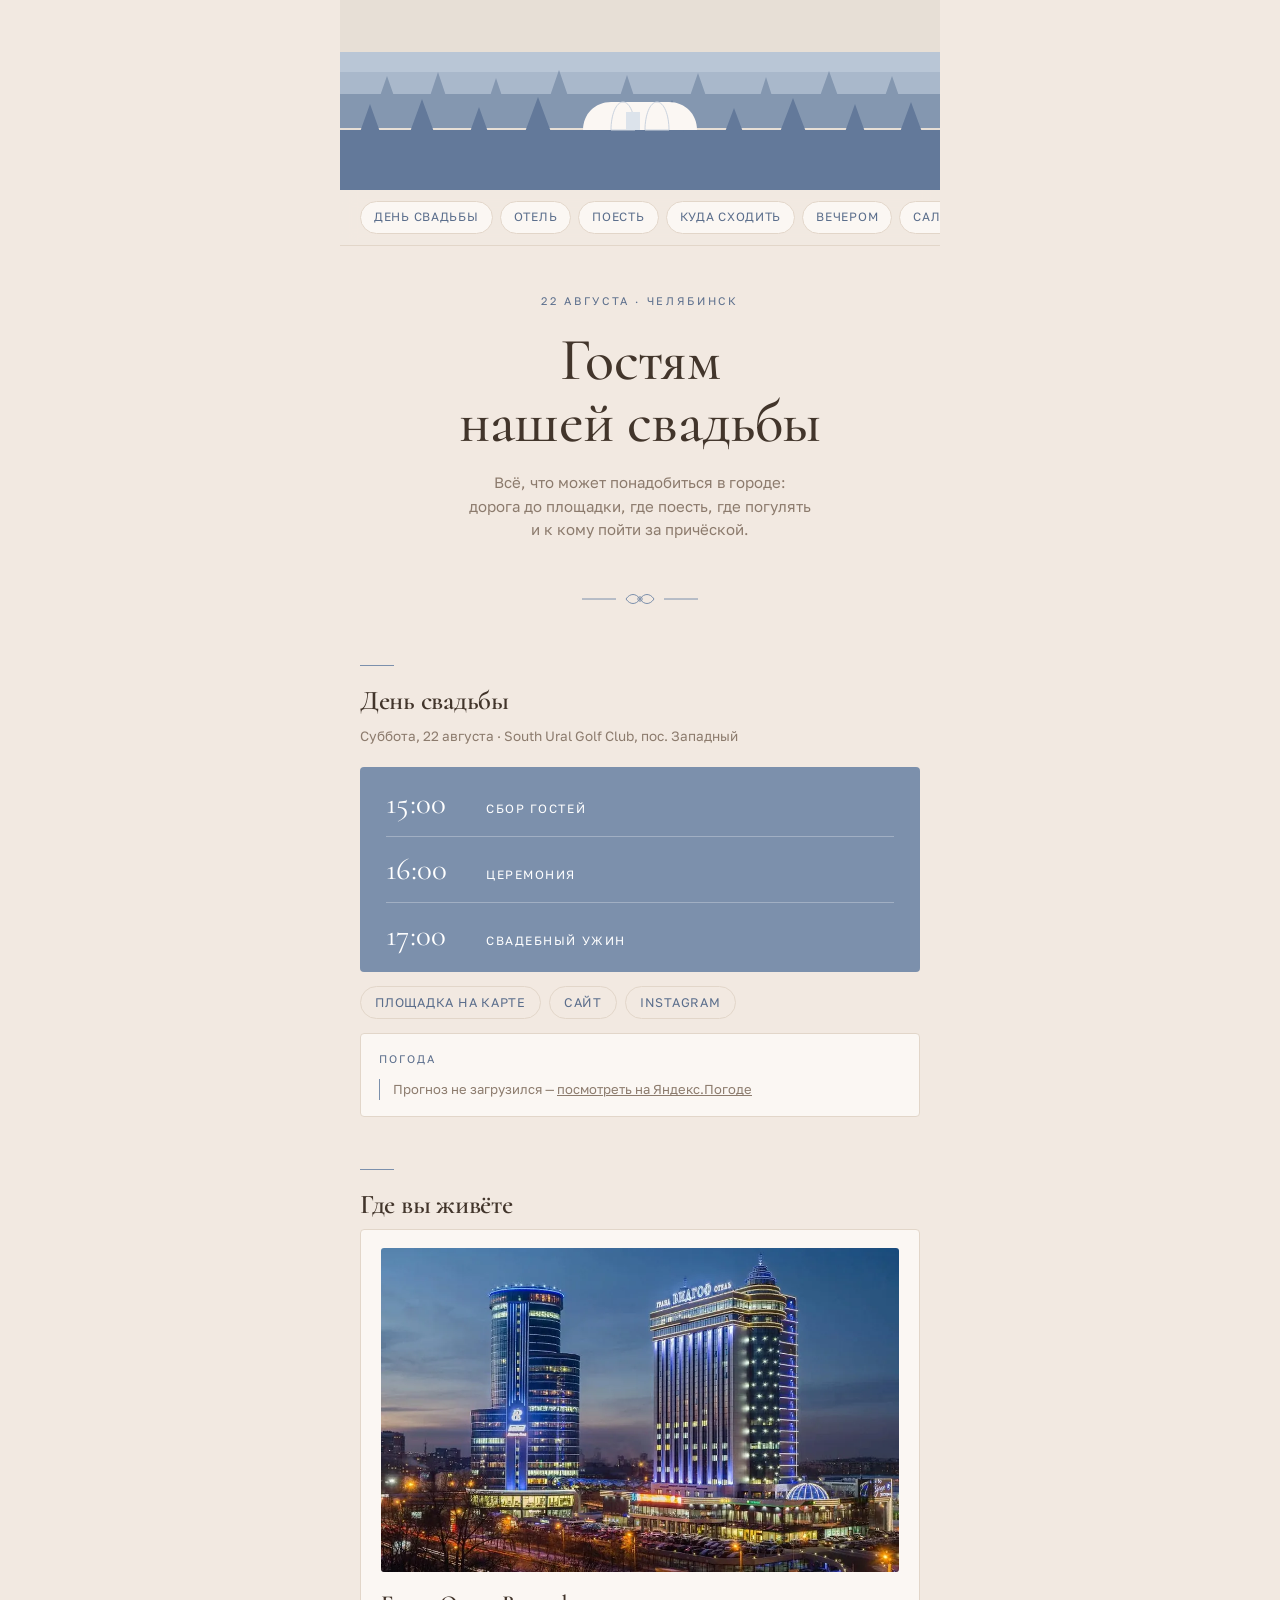
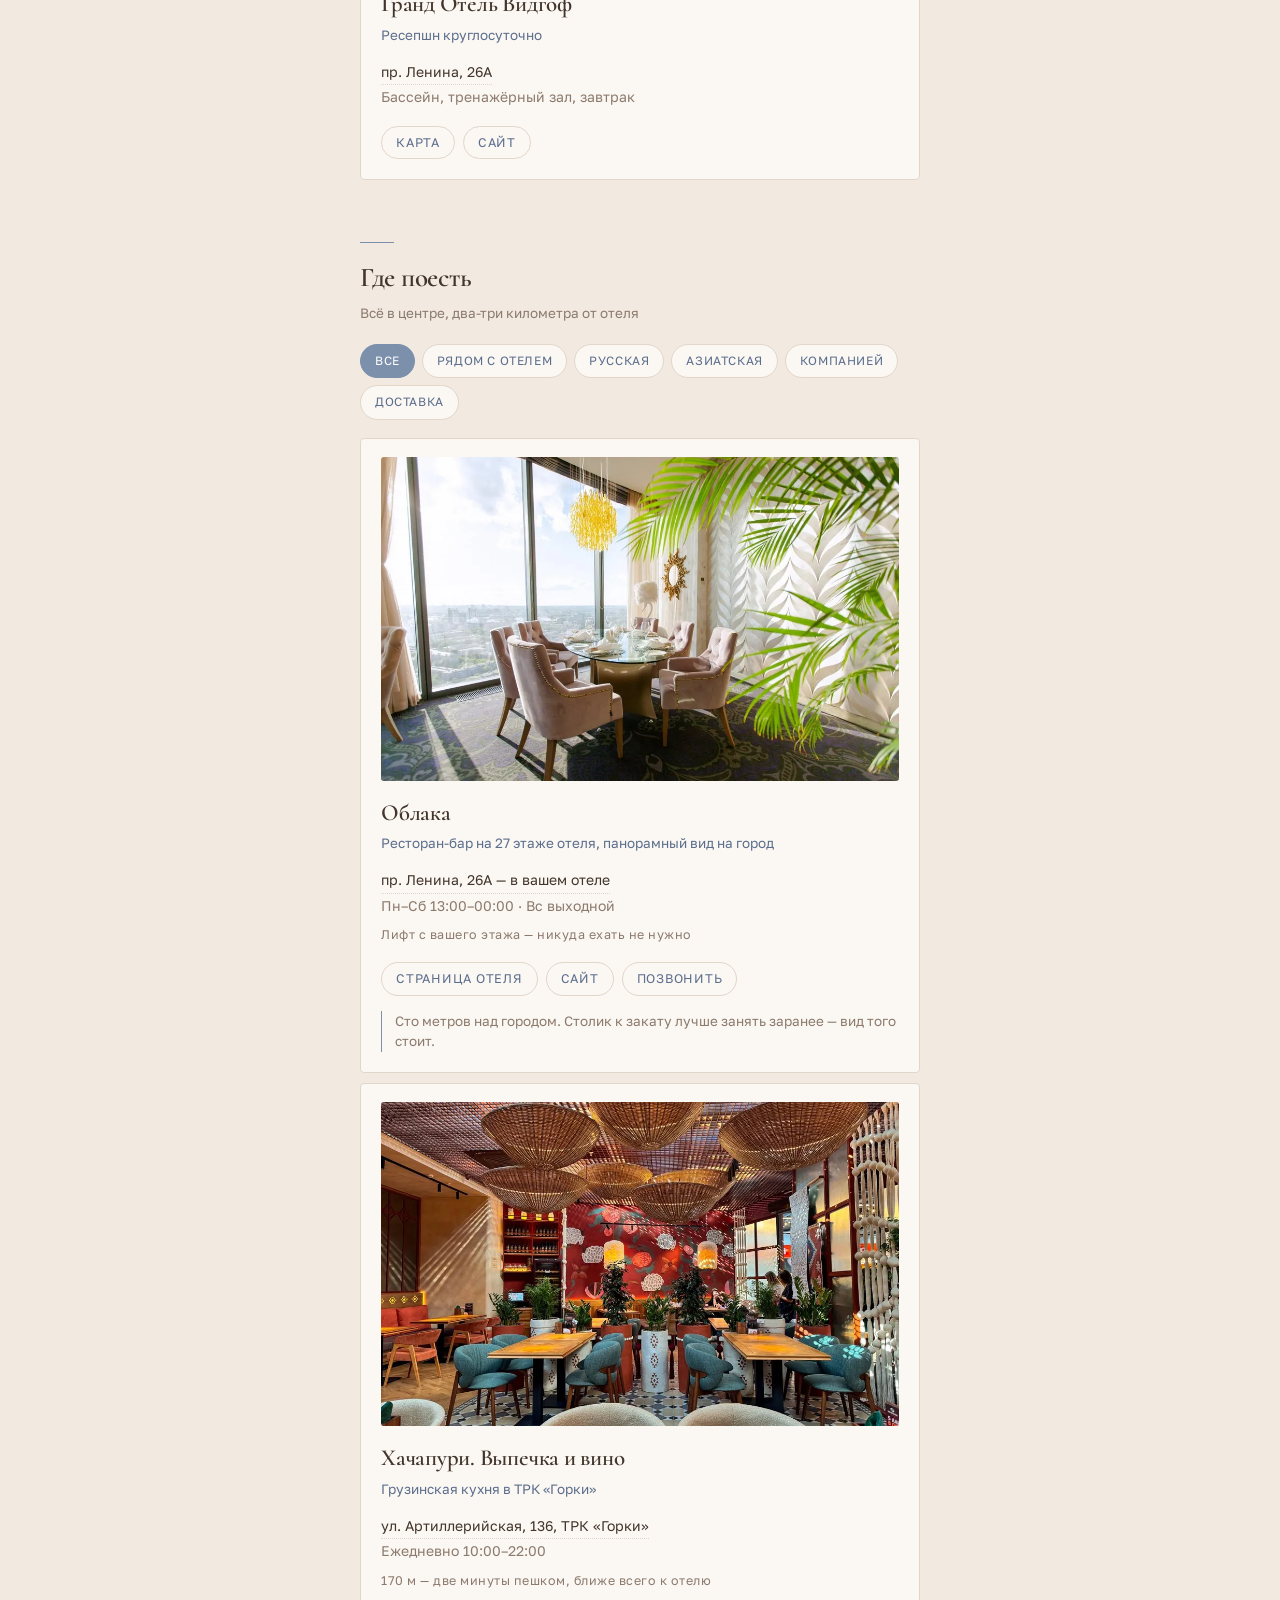
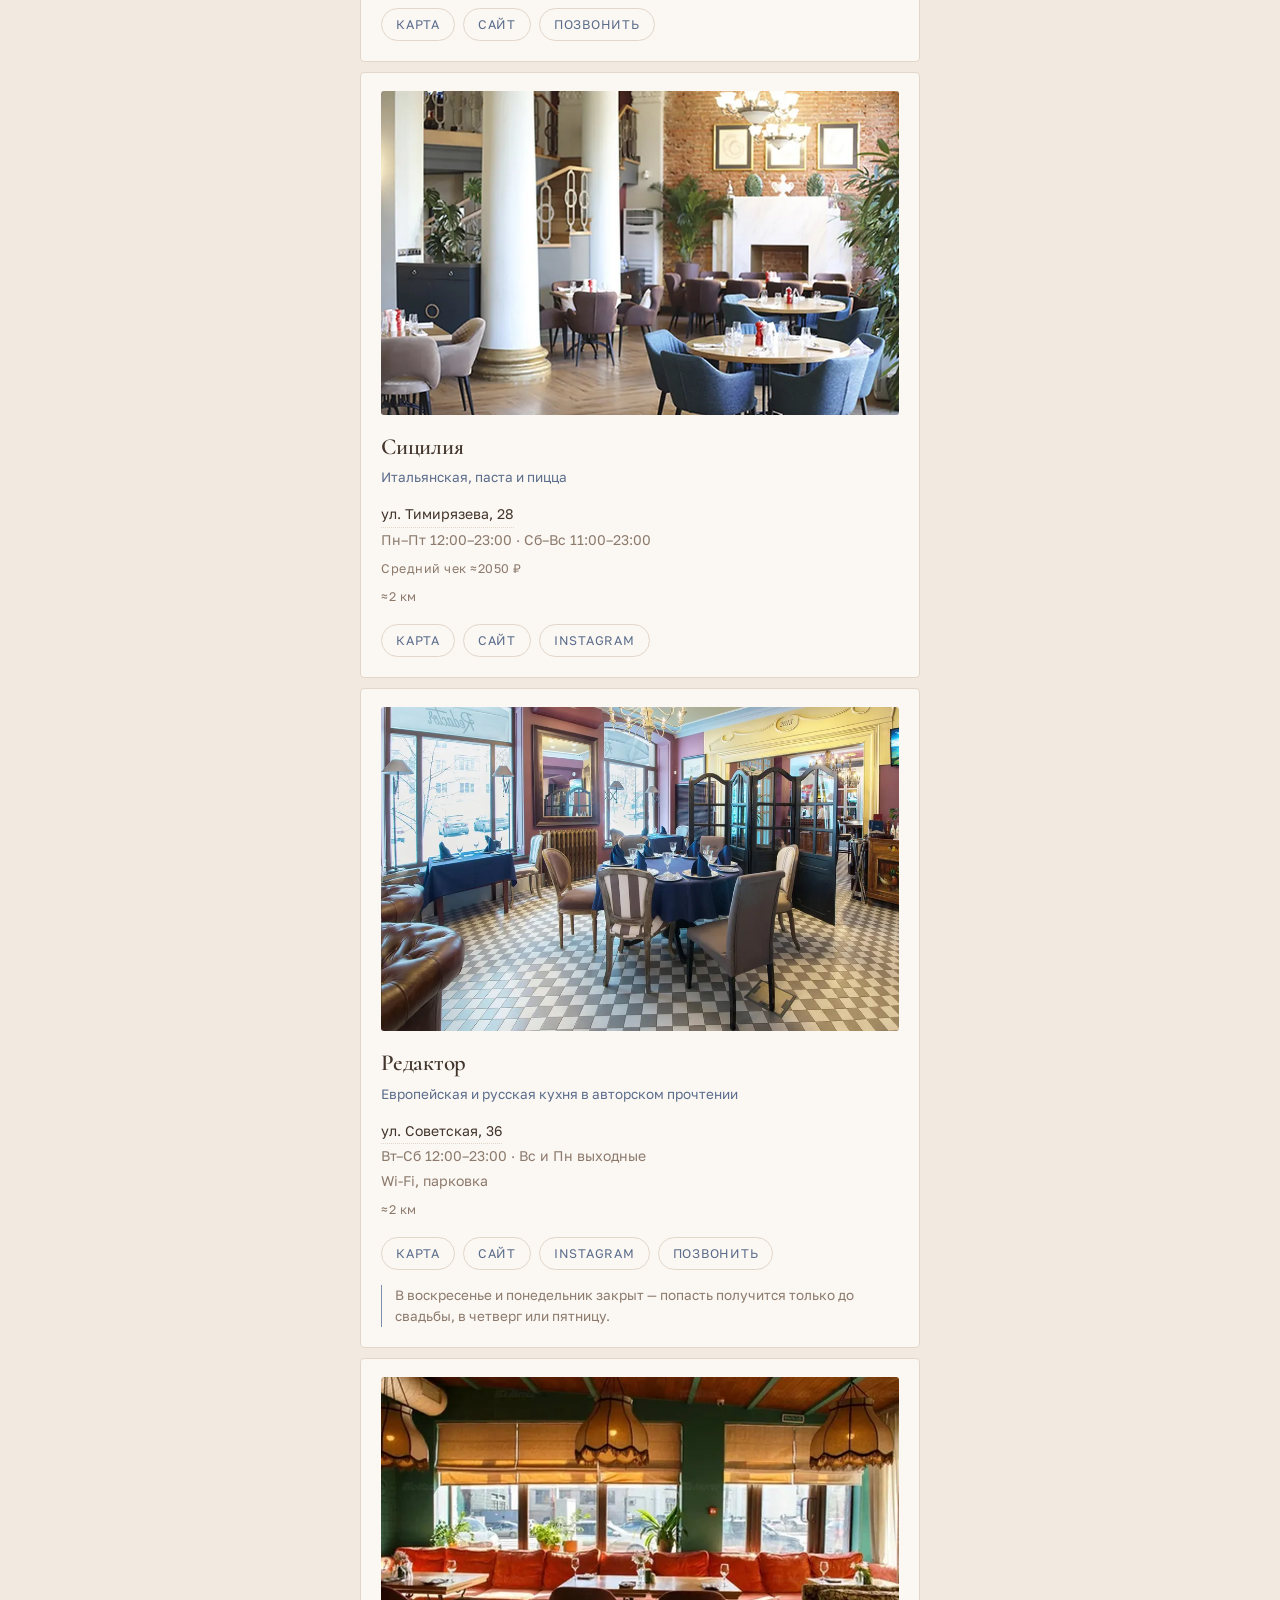
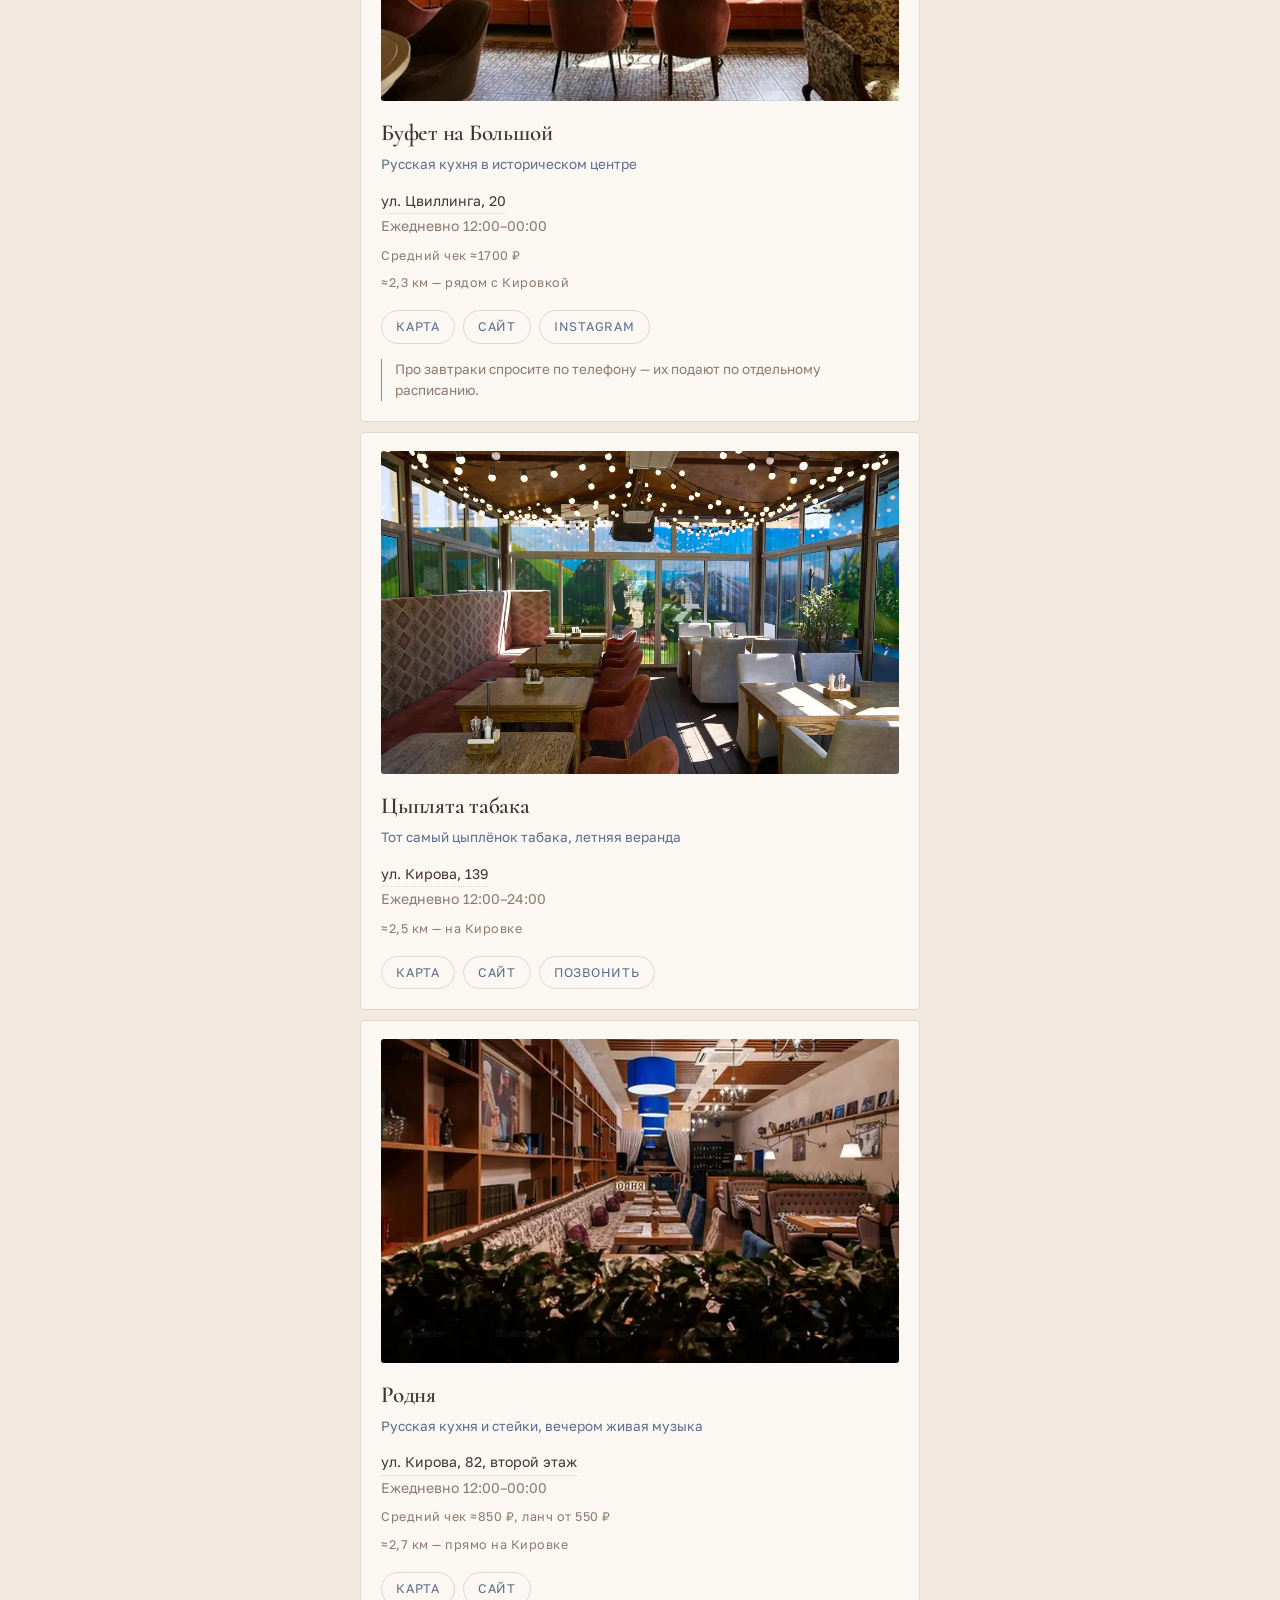
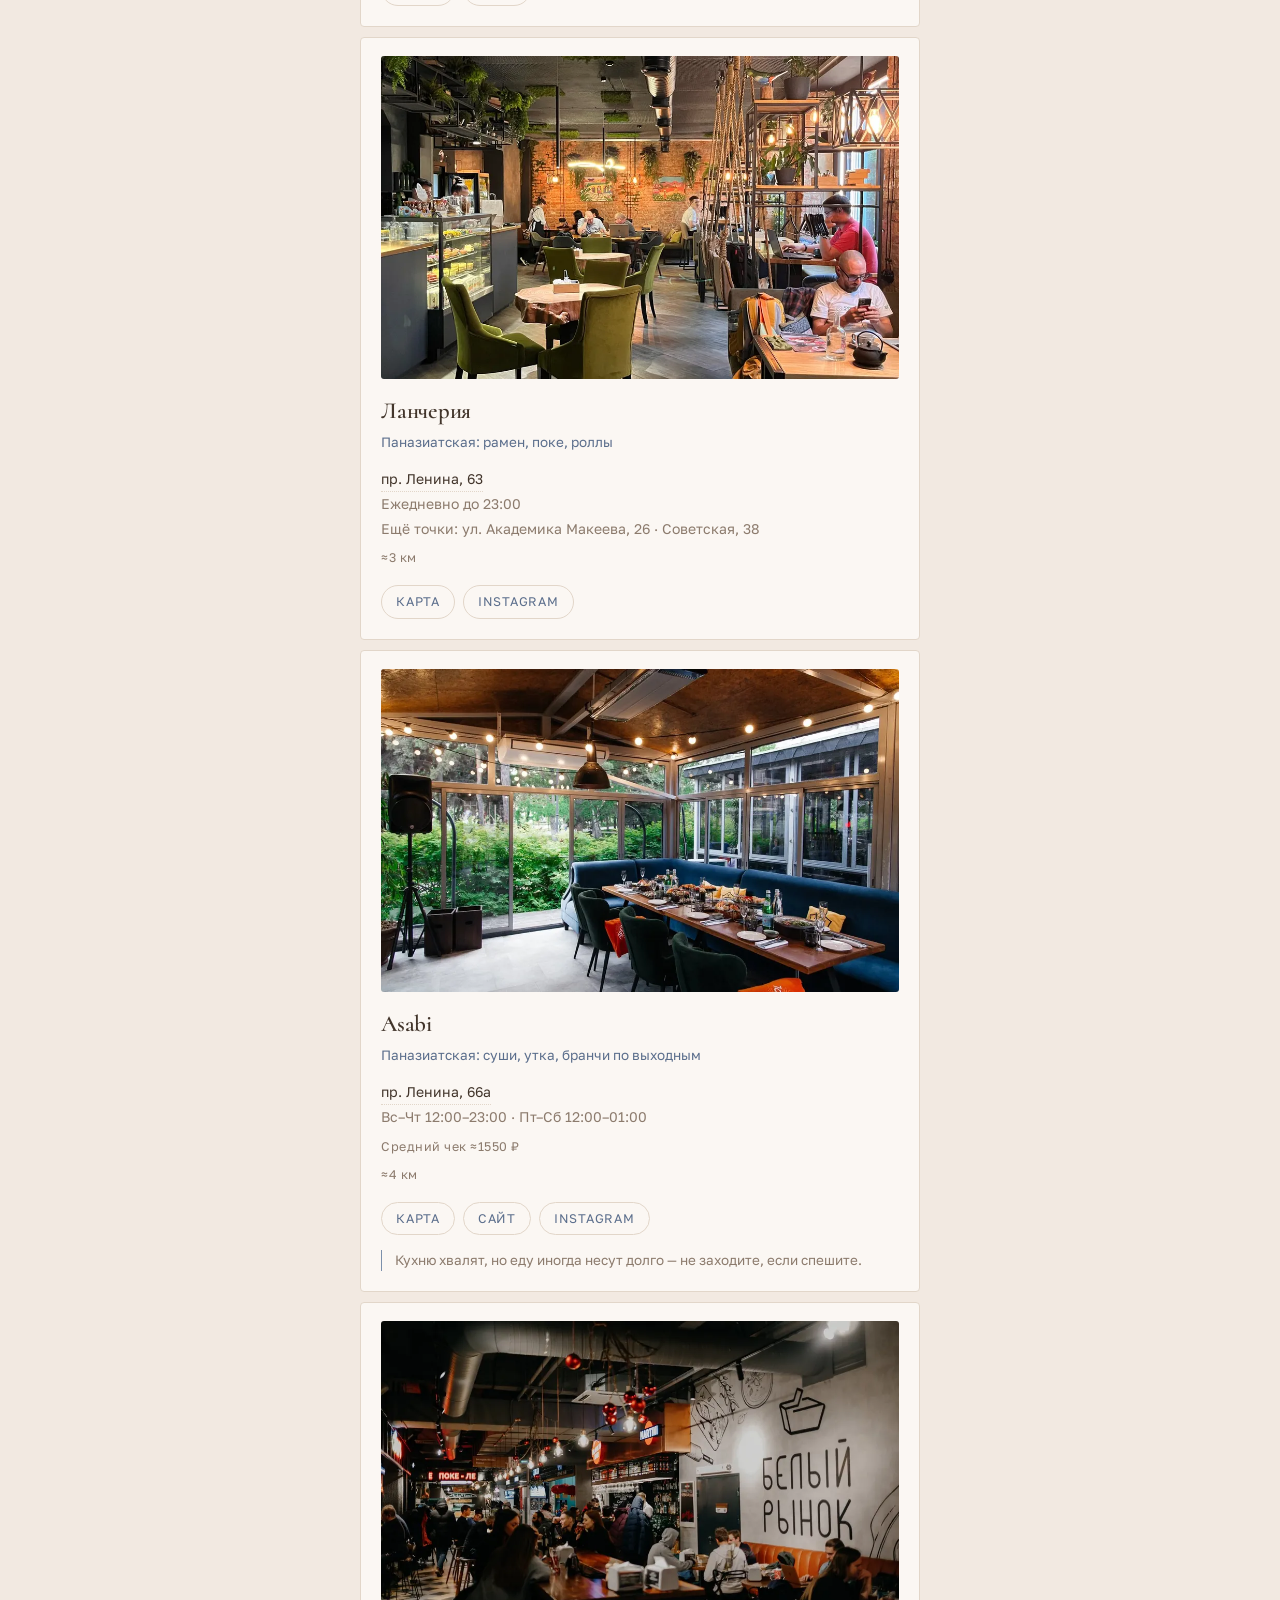
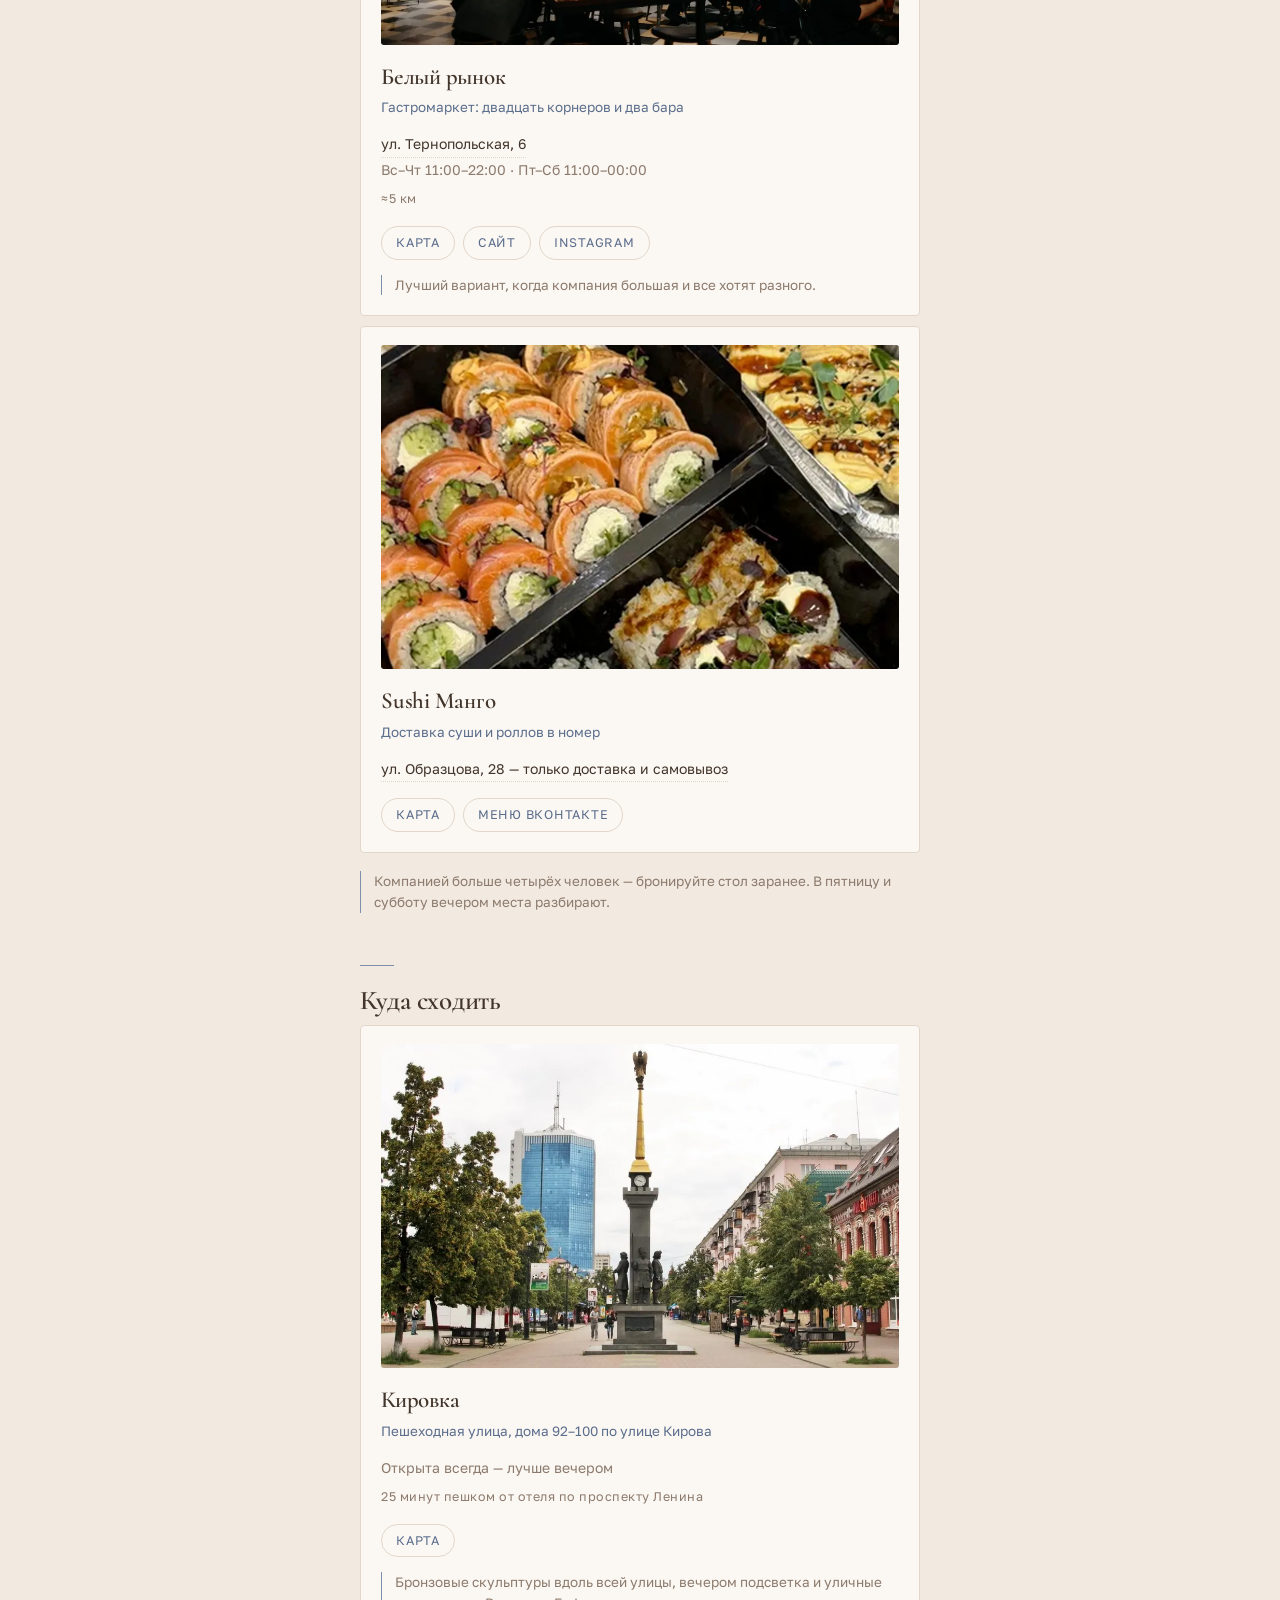
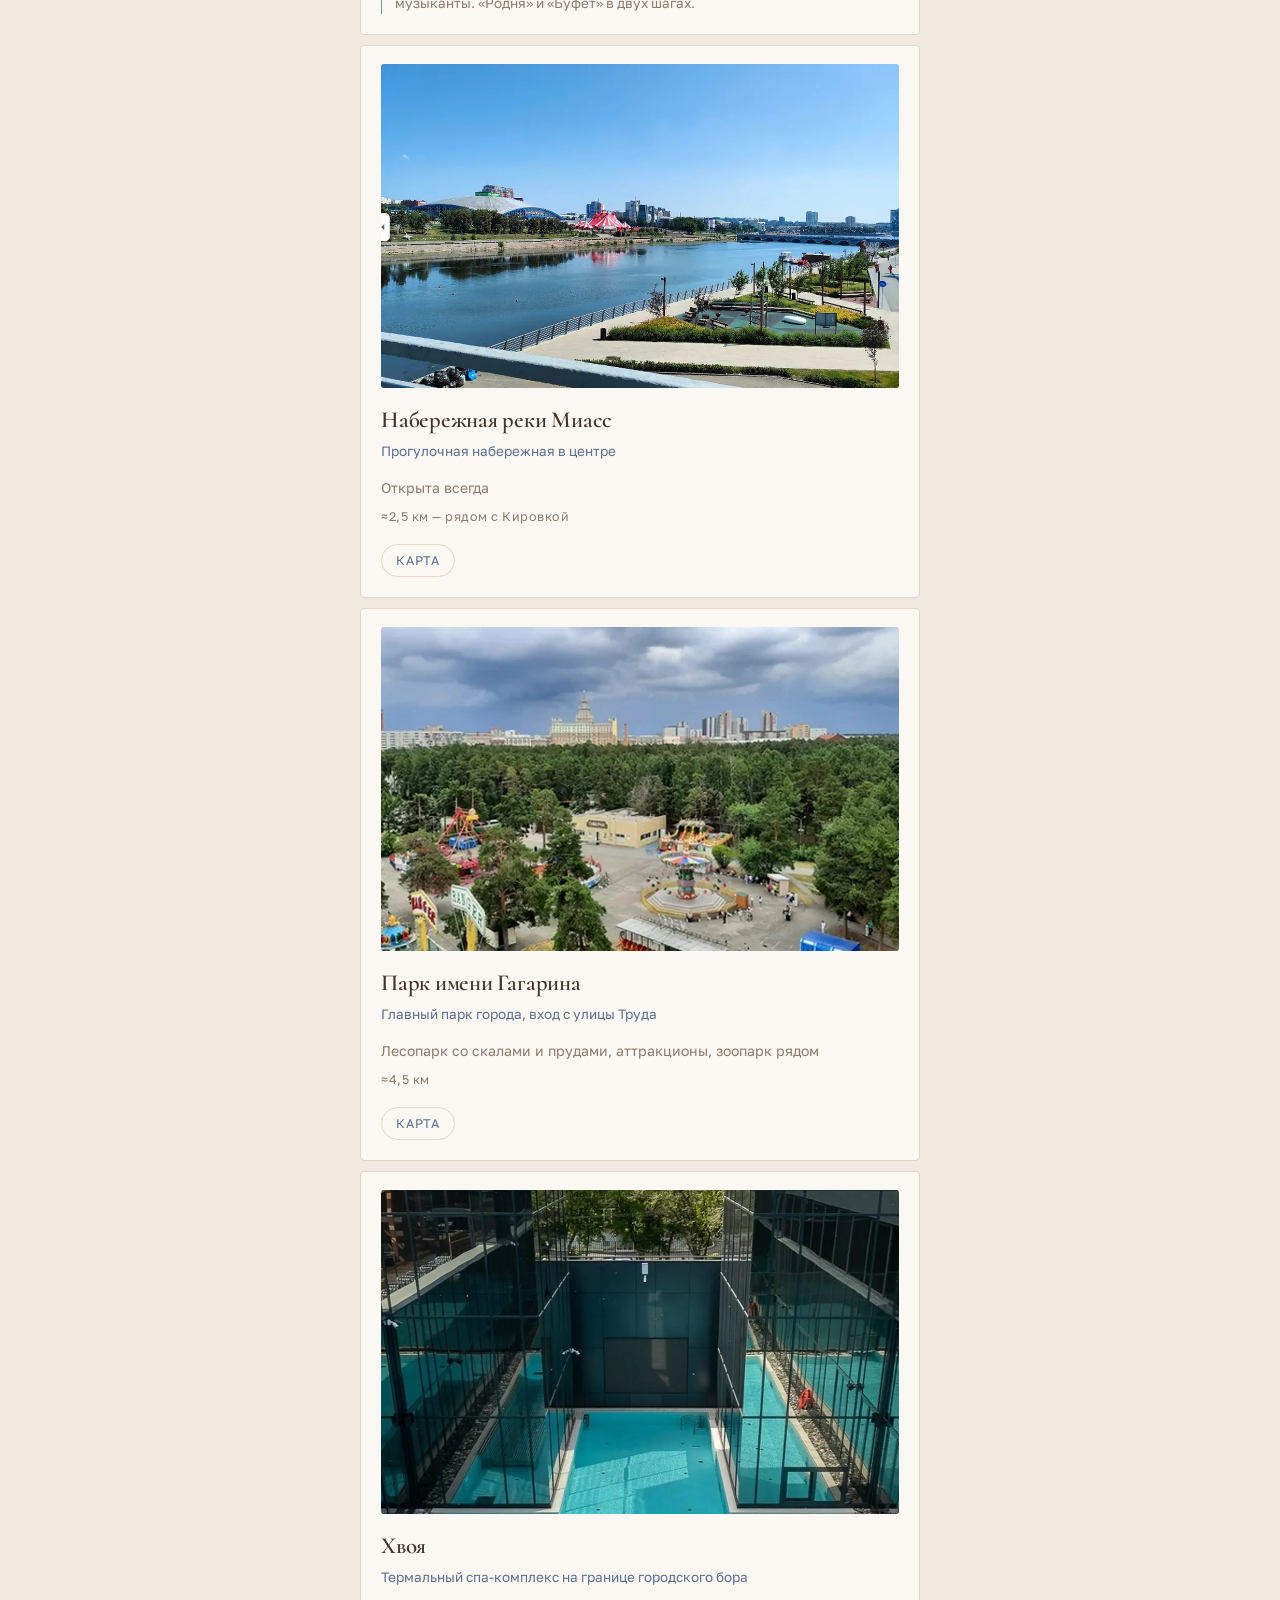
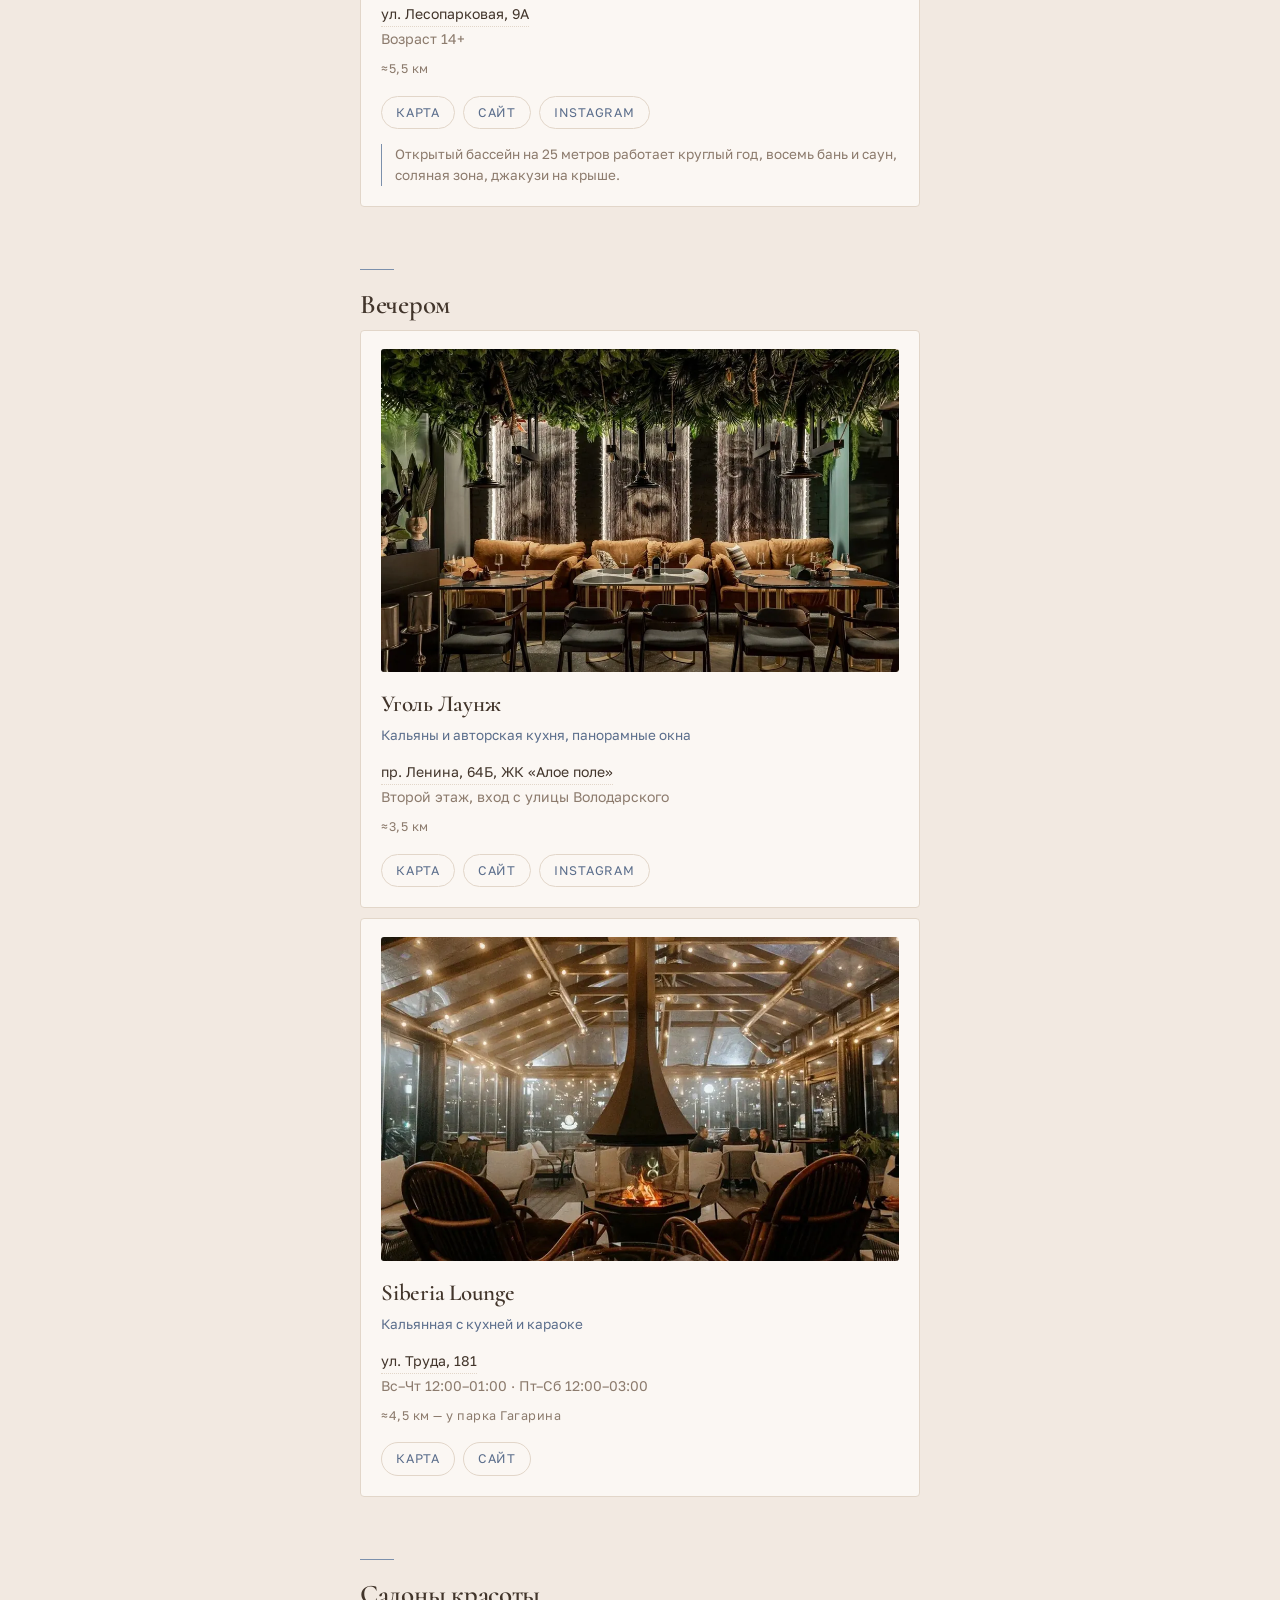
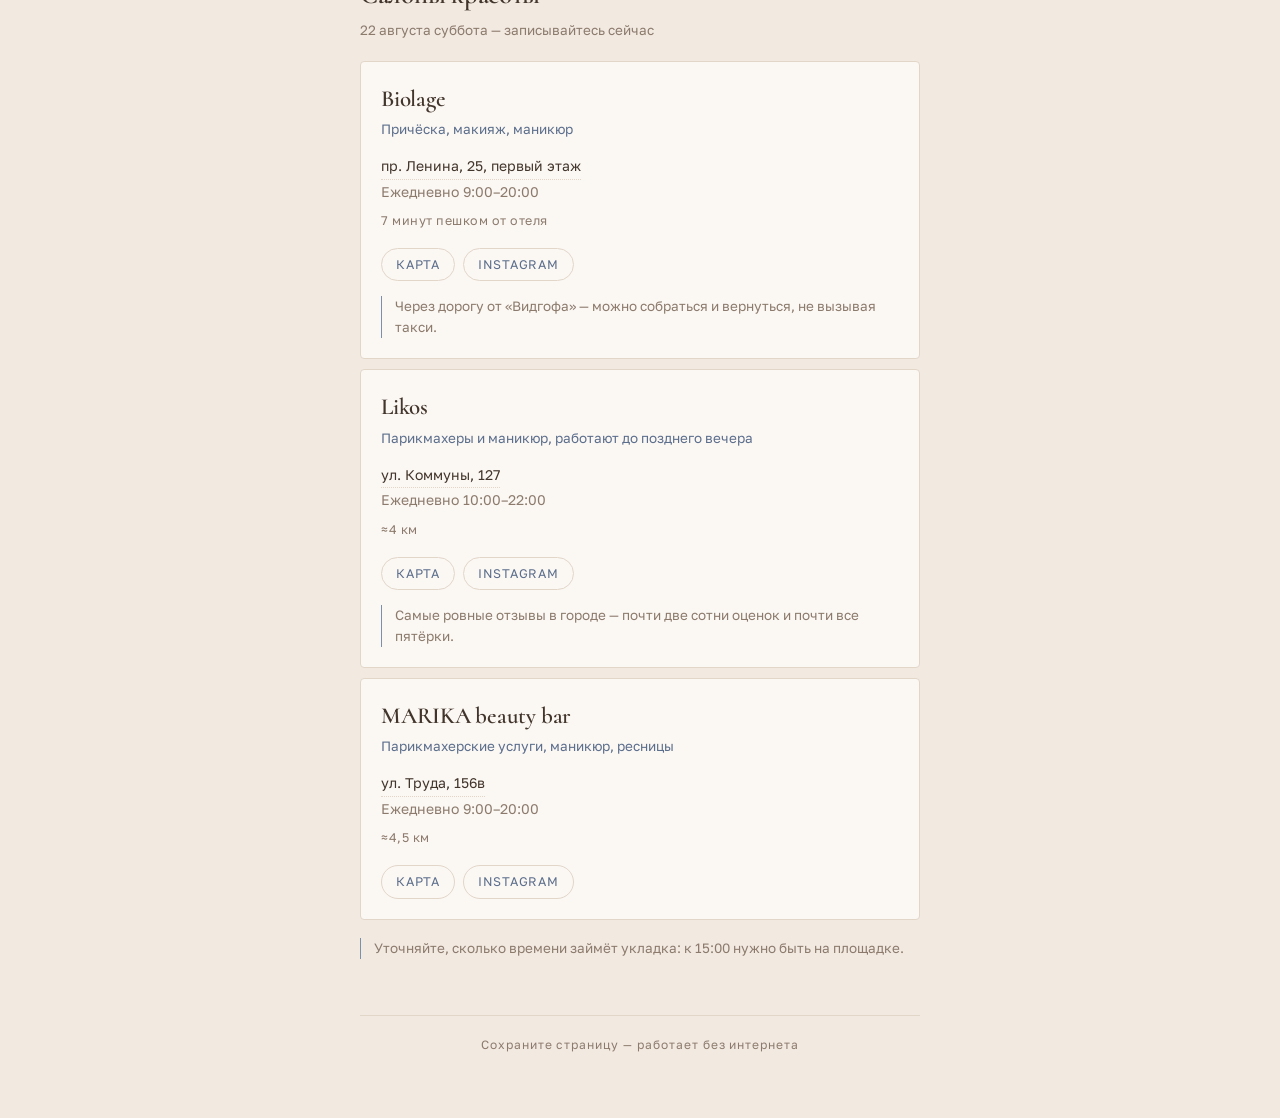
==== commit 876ba2cd: "Фотографии для четырёх новых карточек Взяты с официальных сайтов заведений, кадрированы 1000x625 (16" ====
--- a/index.html
+++ b/index.html
@@ -270,6 +270,10 @@
     </div>
 
     <div class="card" data-t="blizko" data-photo="oblaka">
+      <picture>
+        <source srcset="photos/oblaka.webp" type="image/webp">
+        <img class="ph" alt="" src="photos/oblaka.jpg" loading="lazy" decoding="async">
+      </picture>
       <h3>Облака</h3>
       <p class="kind">Ресторан-бар на 27 этаже отеля, панорамный вид на город</p>
       <p class="meta">пр. Ленина, 26А — в вашем отеле<br><span>Пн–Сб 13:00–00:00 · Вс выходной</span>
@@ -283,6 +287,10 @@
     </div>
 
     <div class="card" data-t="blizko" data-photo="hachapuri">
+      <picture>
+        <source srcset="photos/hachapuri.webp" type="image/webp">
+        <img class="ph" alt="" src="photos/hachapuri.jpg" loading="lazy" decoding="async">
+      </picture>
       <h3>Хачапури. Выпечка и вино</h3>
       <p class="kind">Грузинская кухня в ТРК «Горки»</p>
       <p class="meta">ул. Артиллерийская, 136, ТРК «Горки»<br><span>Ежедневно 10:00–22:00</span>
@@ -312,6 +320,10 @@
     </div>
 
     <div class="card" data-t="blizko rus" data-photo="redactor">
+      <picture>
+        <source srcset="photos/redactor.webp" type="image/webp">
+        <img class="ph" alt="" src="photos/redactor.jpg" loading="lazy" decoding="async">
+      </picture>
       <h3>Редактор</h3>
       <p class="kind">Европейская и русская кухня в авторском прочтении</p>
       <p class="meta">ул. Советская, 36<br><span>Вт–Сб 12:00–23:00 · Вс и Пн выходные</span><br>
@@ -345,6 +357,10 @@
     </div>
 
     <div class="card" data-t="blizko rus" data-photo="tabaka">
+      <picture>
+        <source srcset="photos/tabaka.webp" type="image/webp">
+        <img class="ph" alt="" src="photos/tabaka.jpg" loading="lazy" decoding="async">
+      </picture>
       <h3>Цыплята табака</h3>
       <p class="kind">Тот самый цыплёнок табака, летняя веранда</p>
       <p class="meta">ул. Кирова, 139<br><span>Ежедневно 12:00–24:00</span>
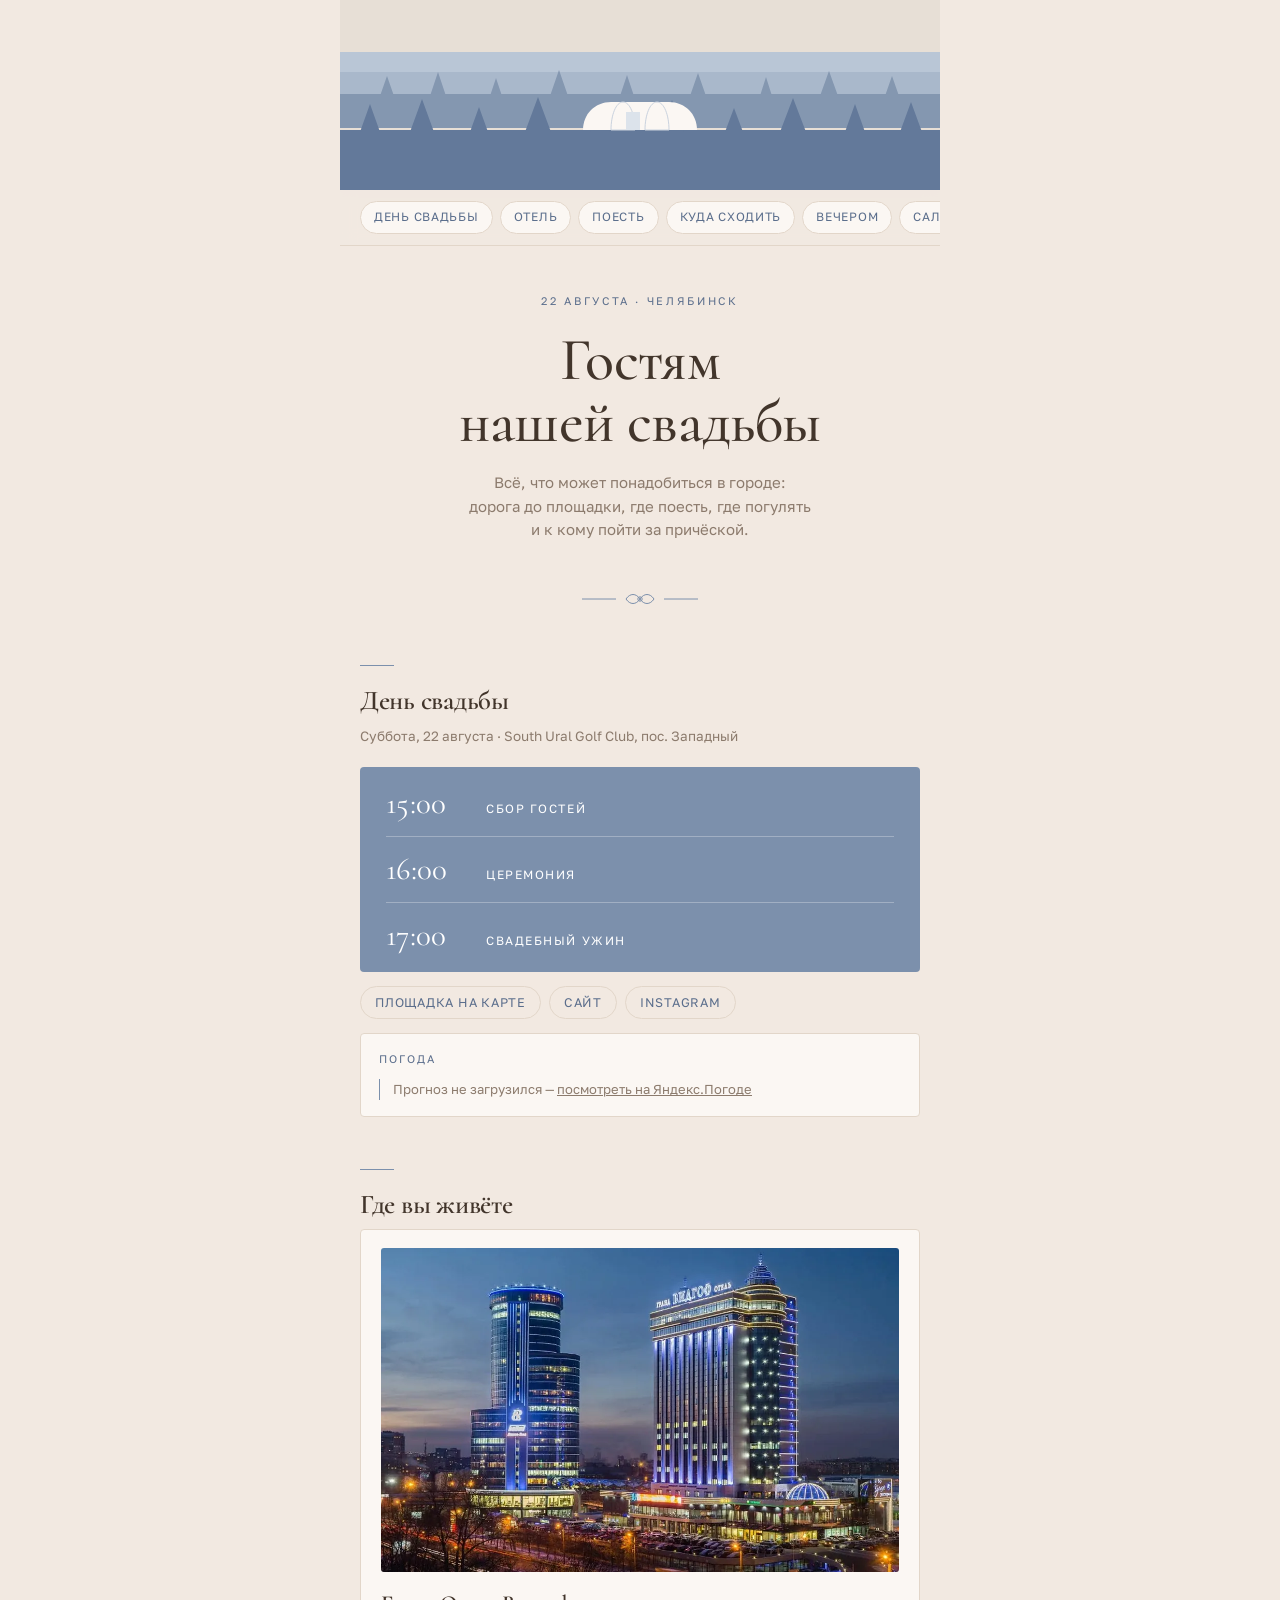
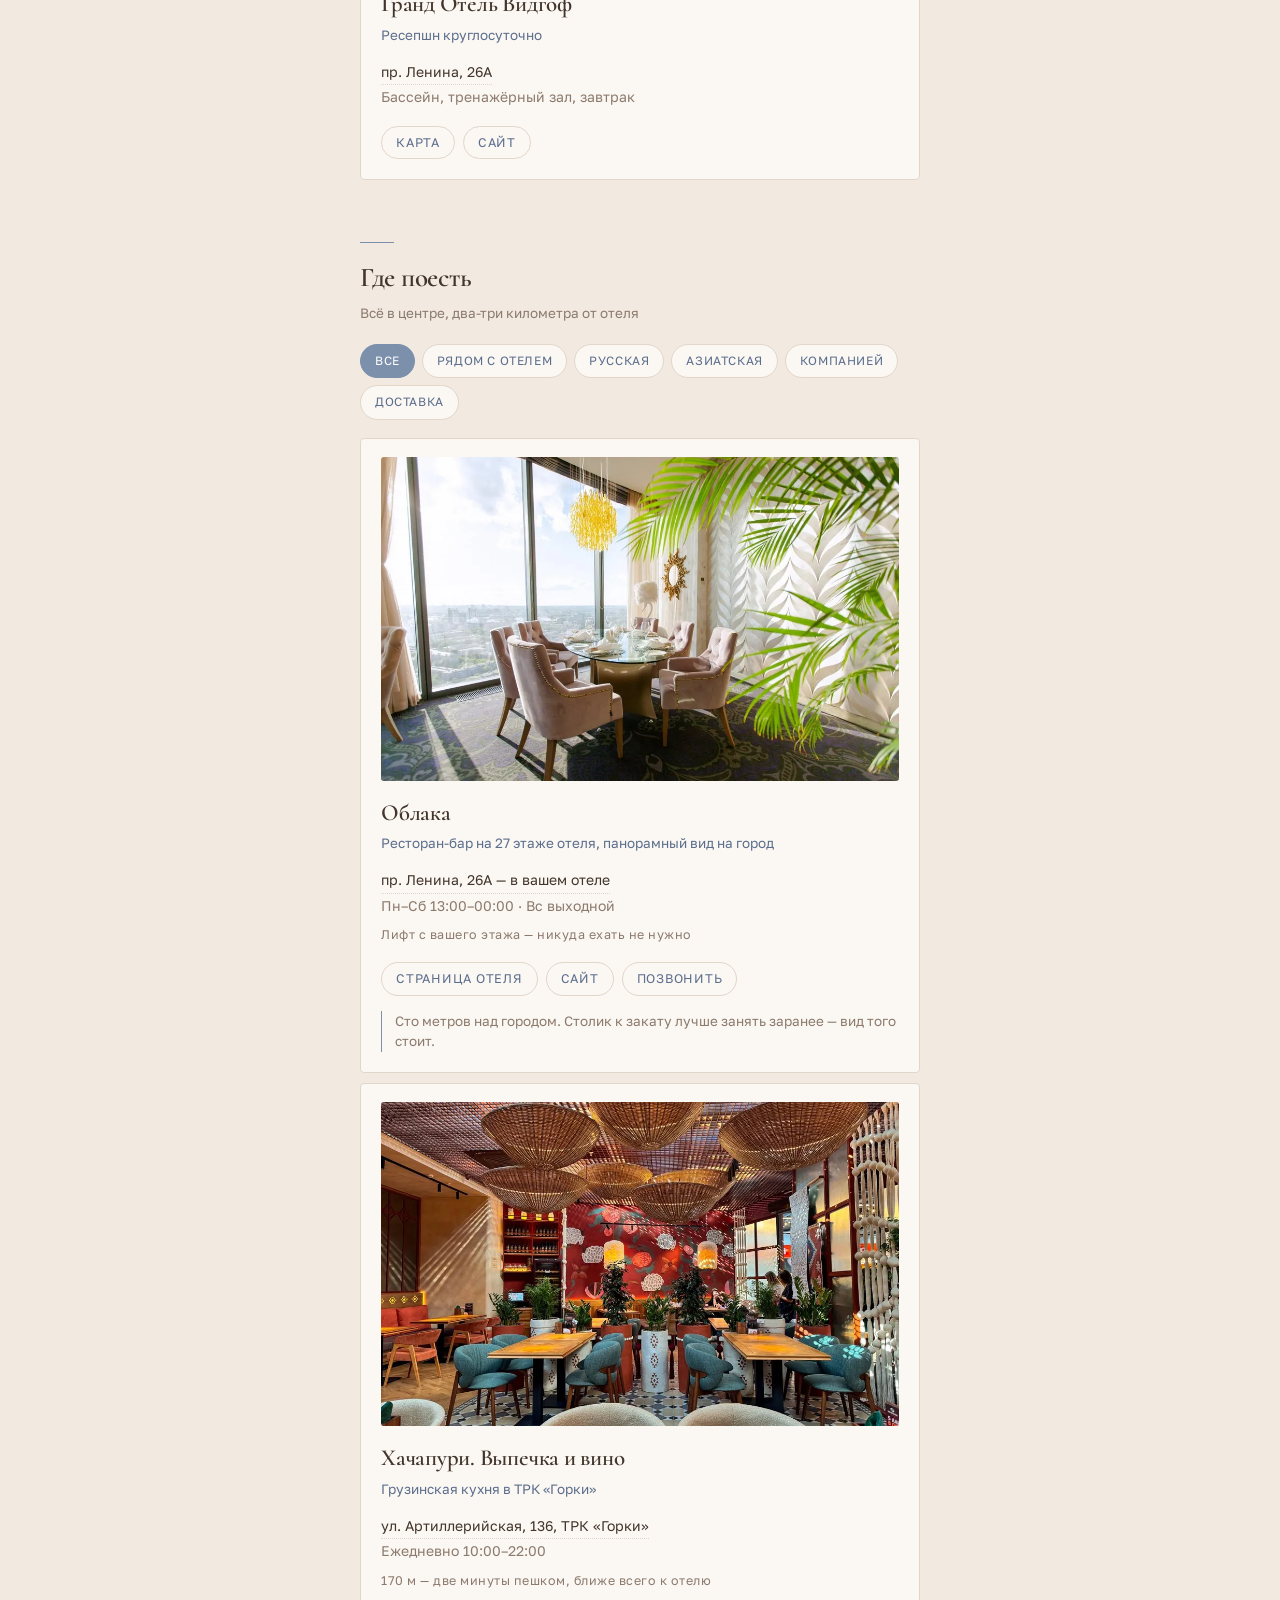
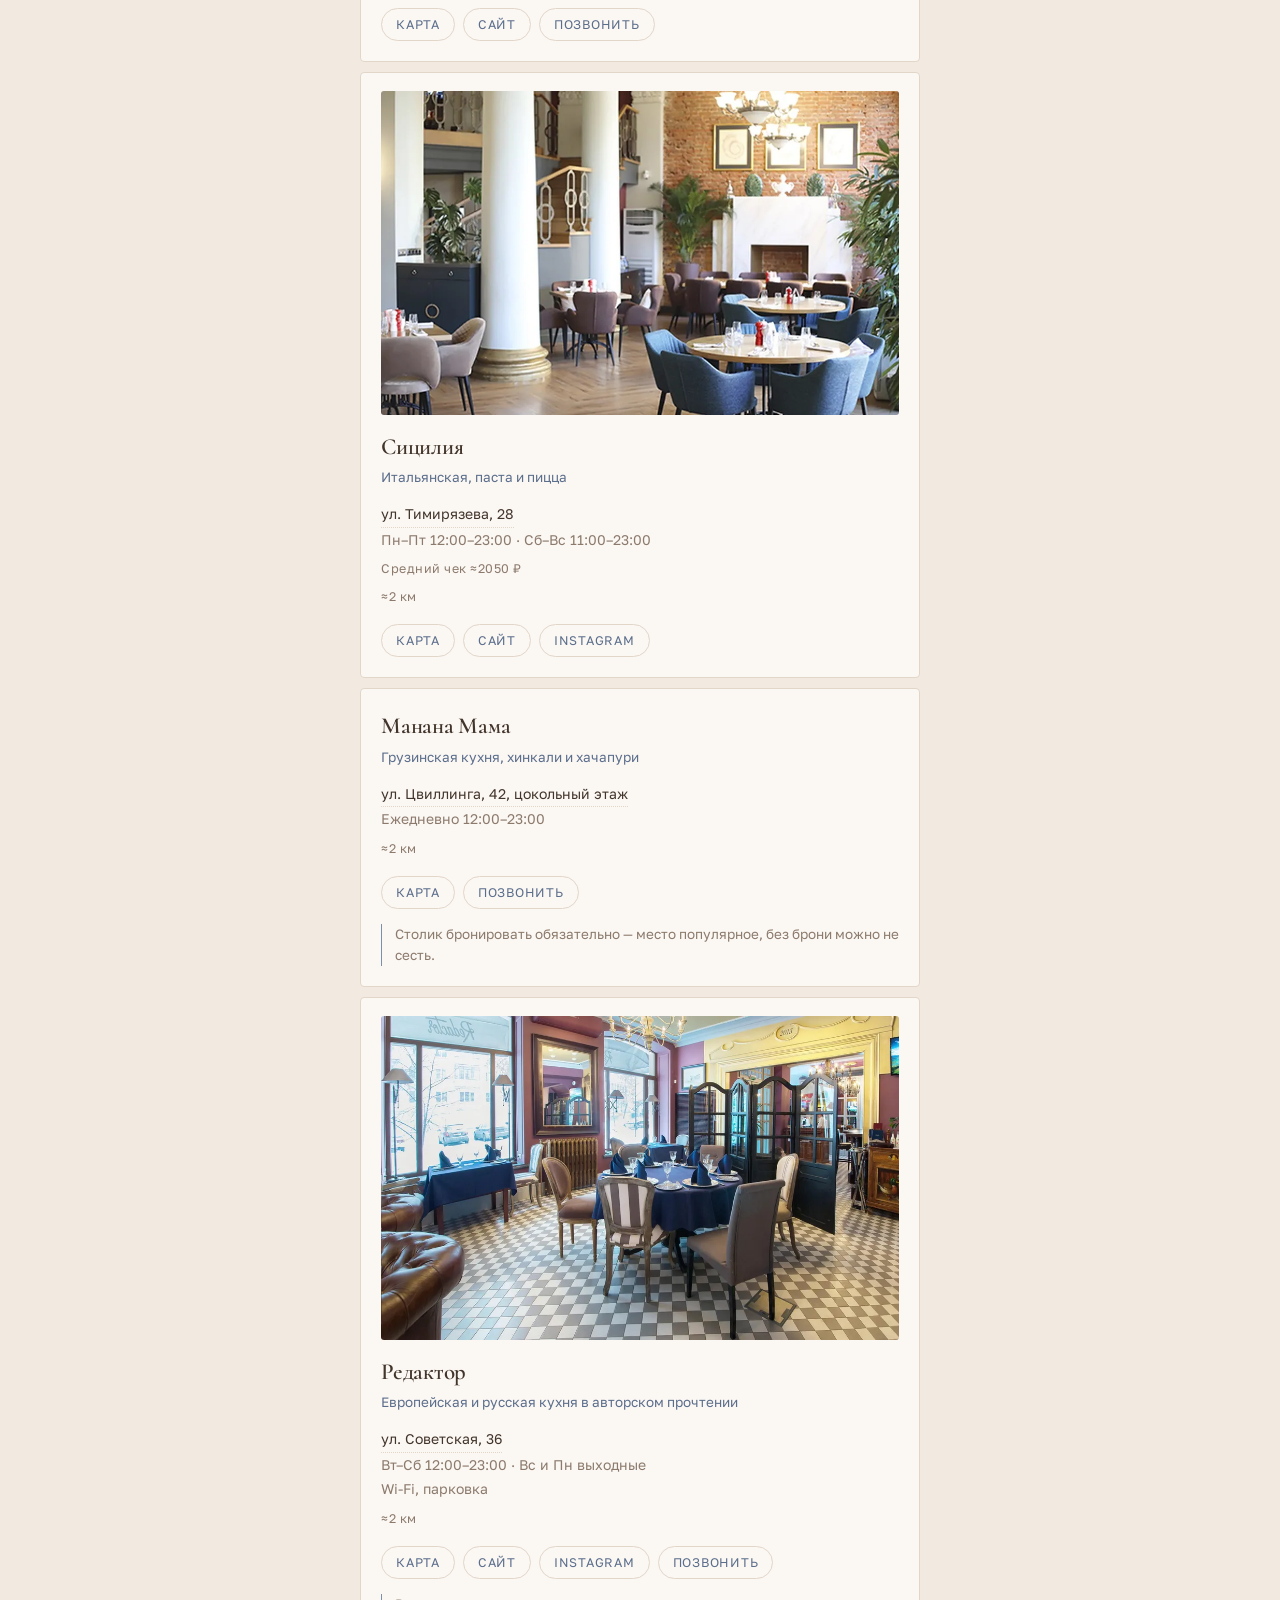
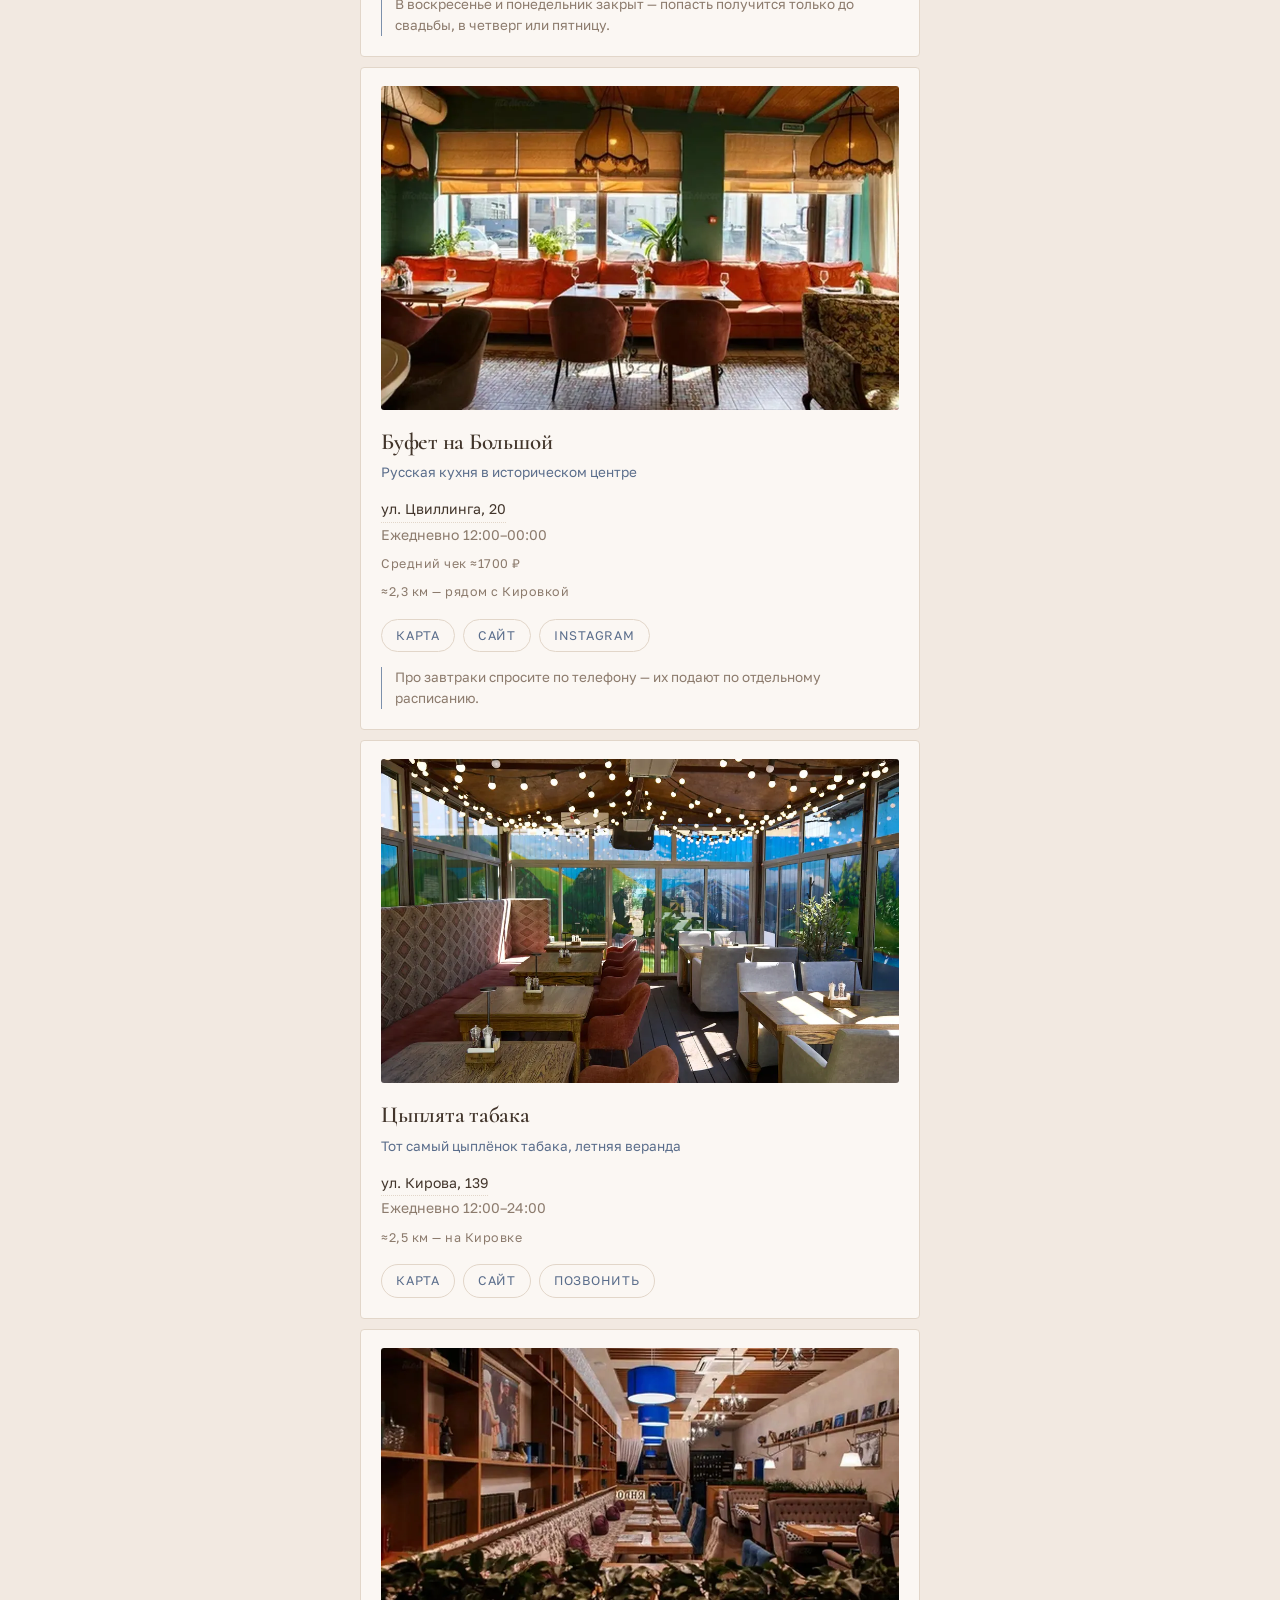
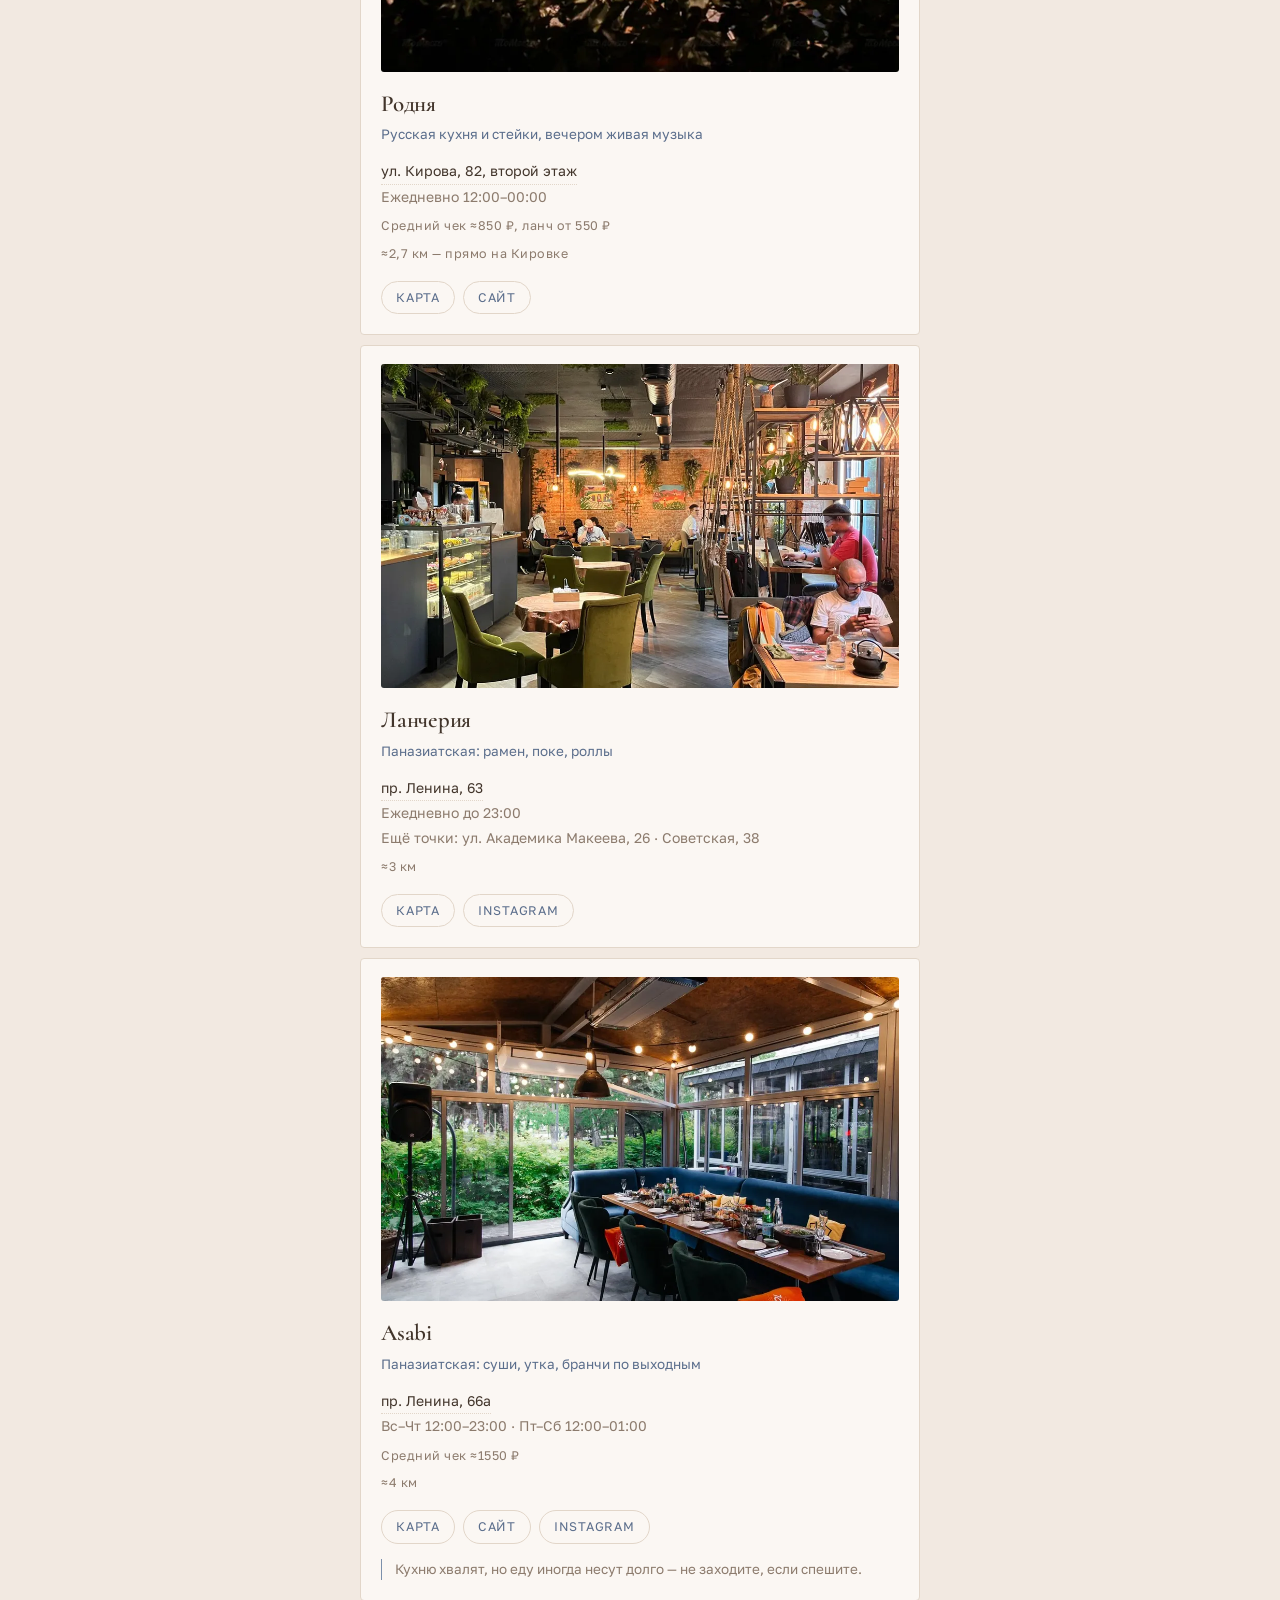
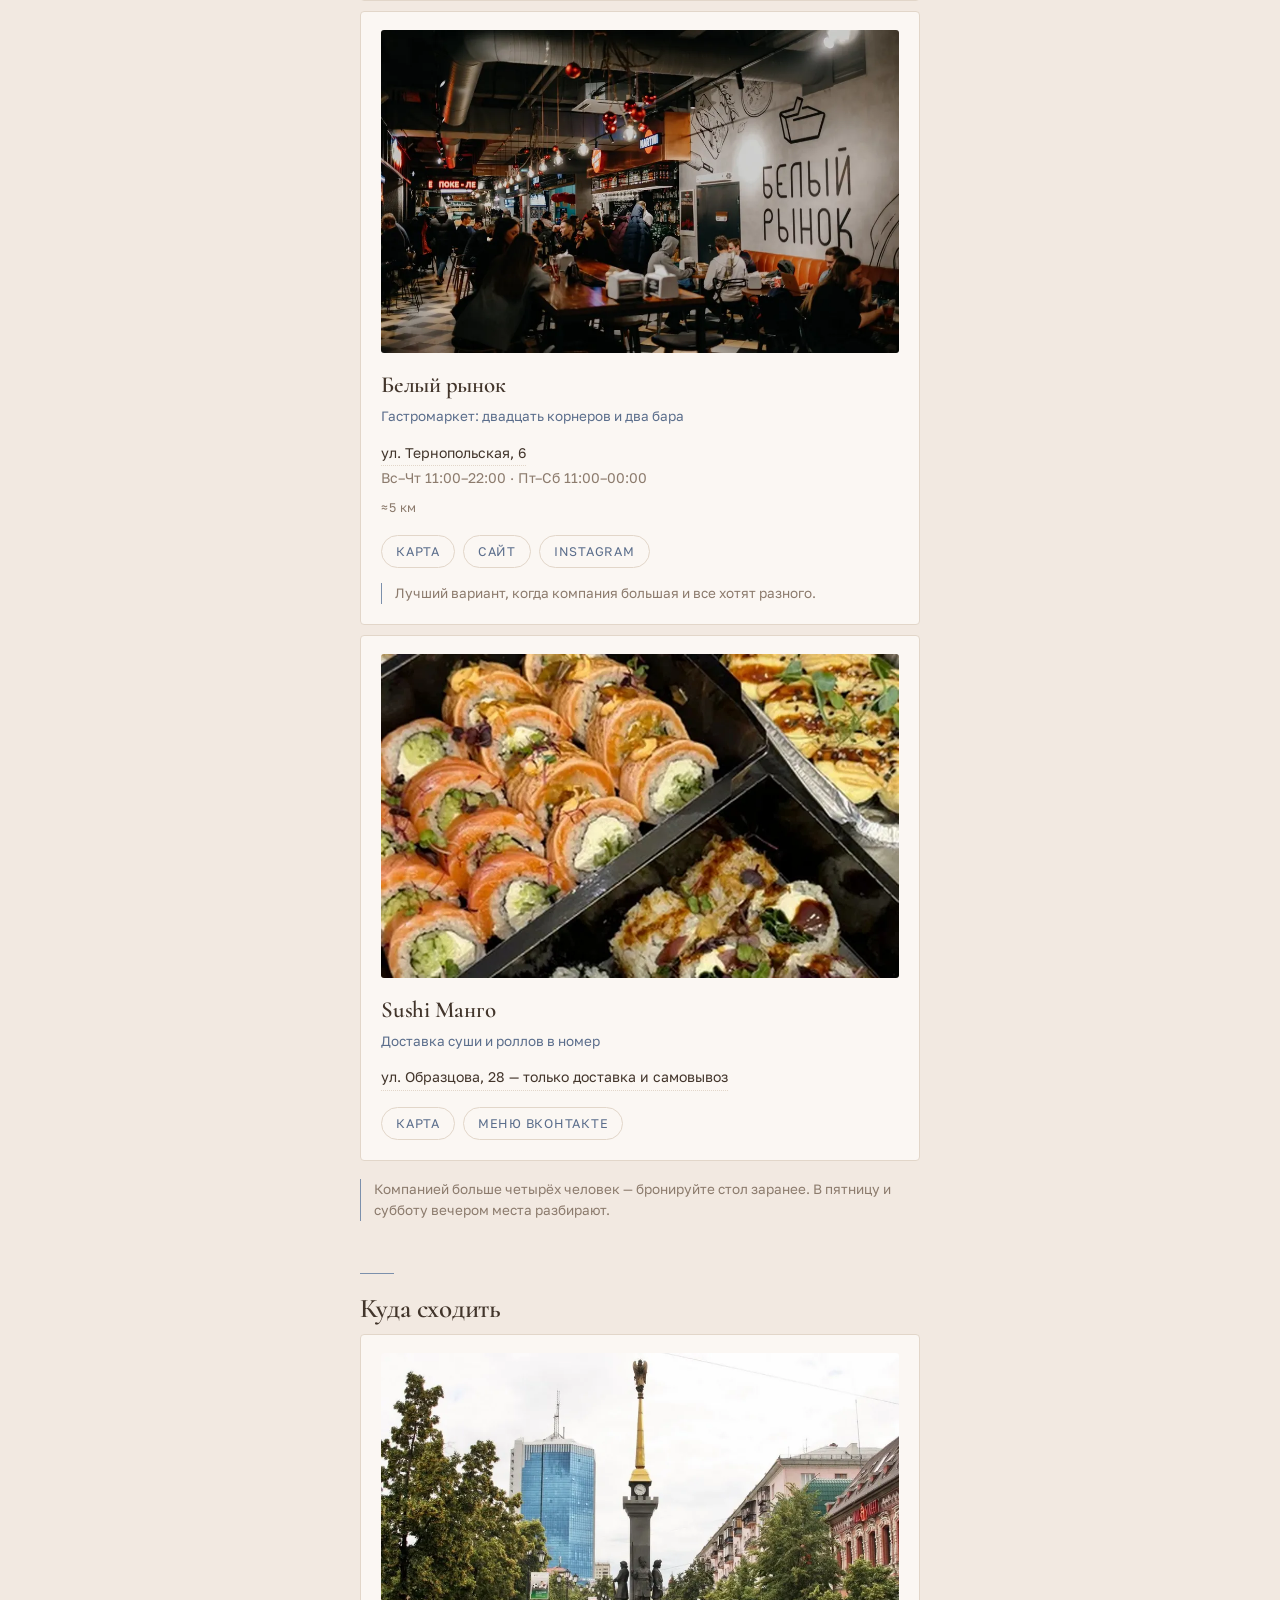
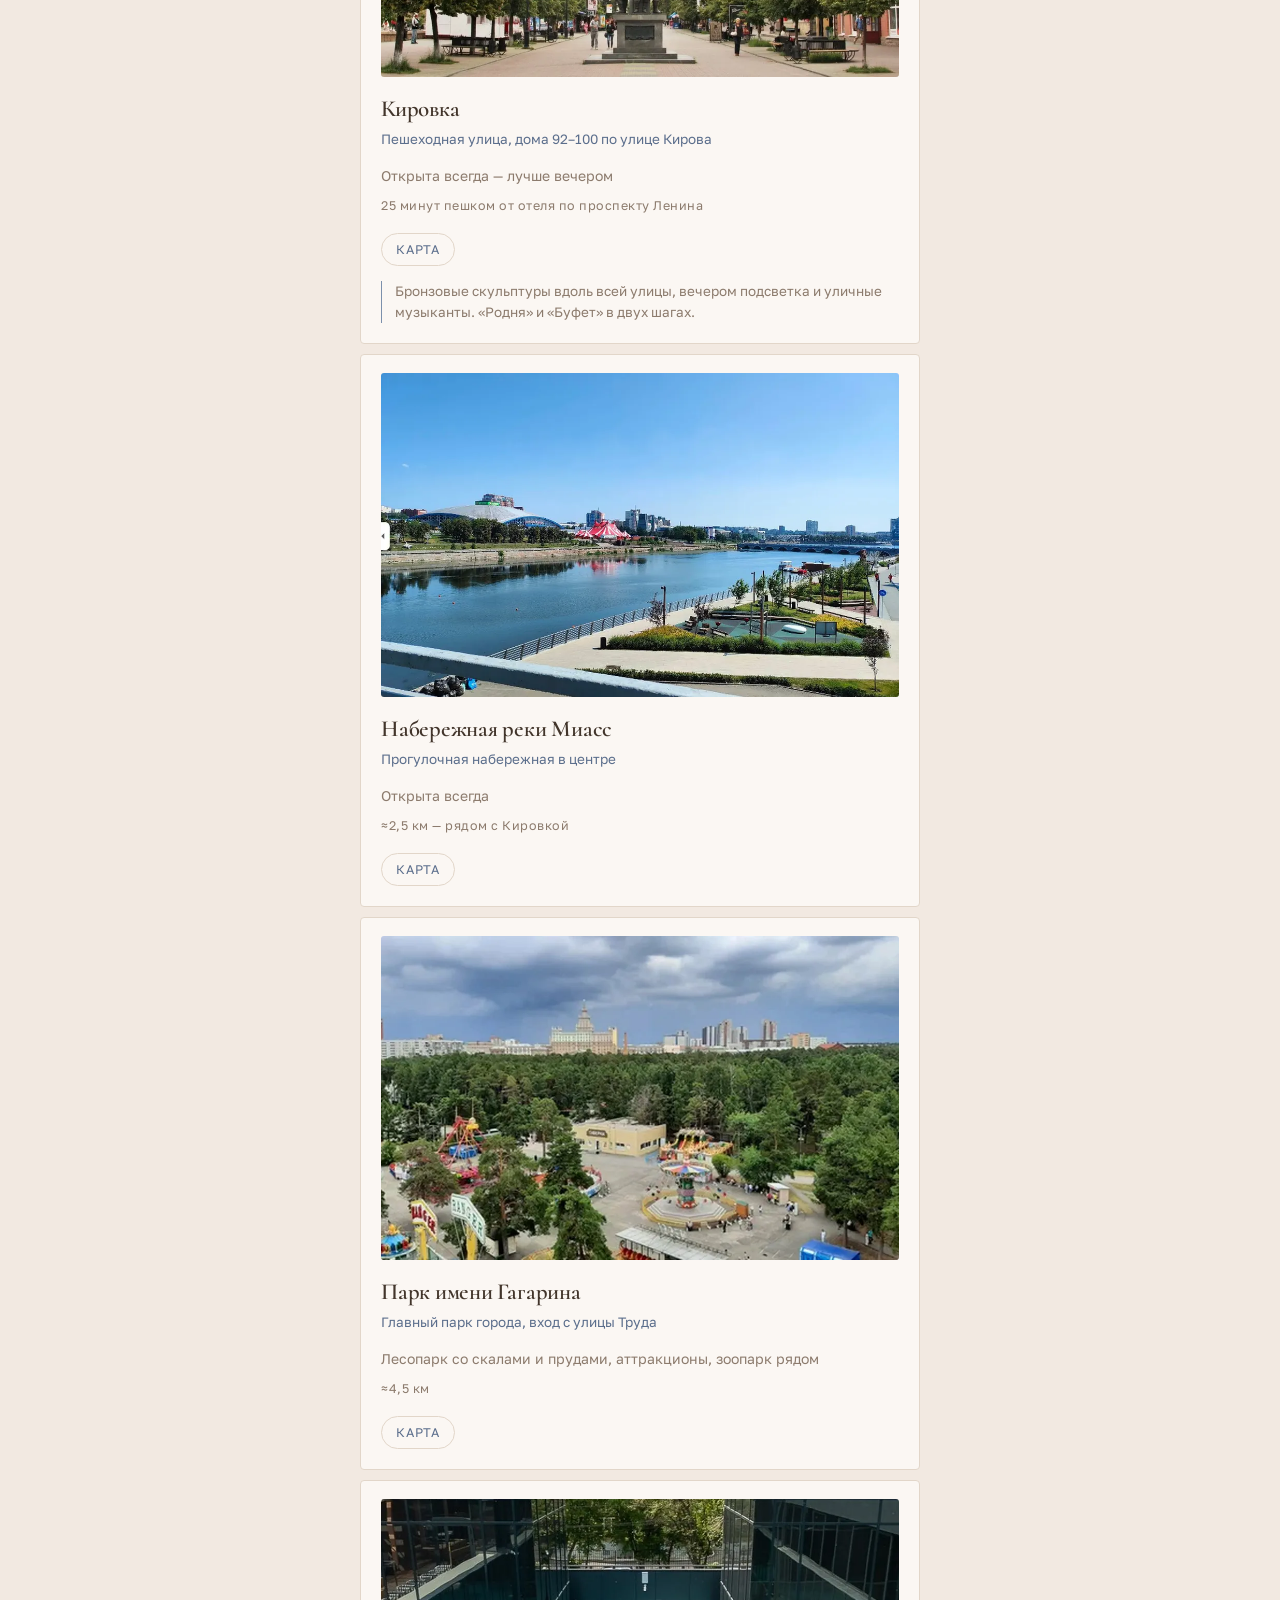
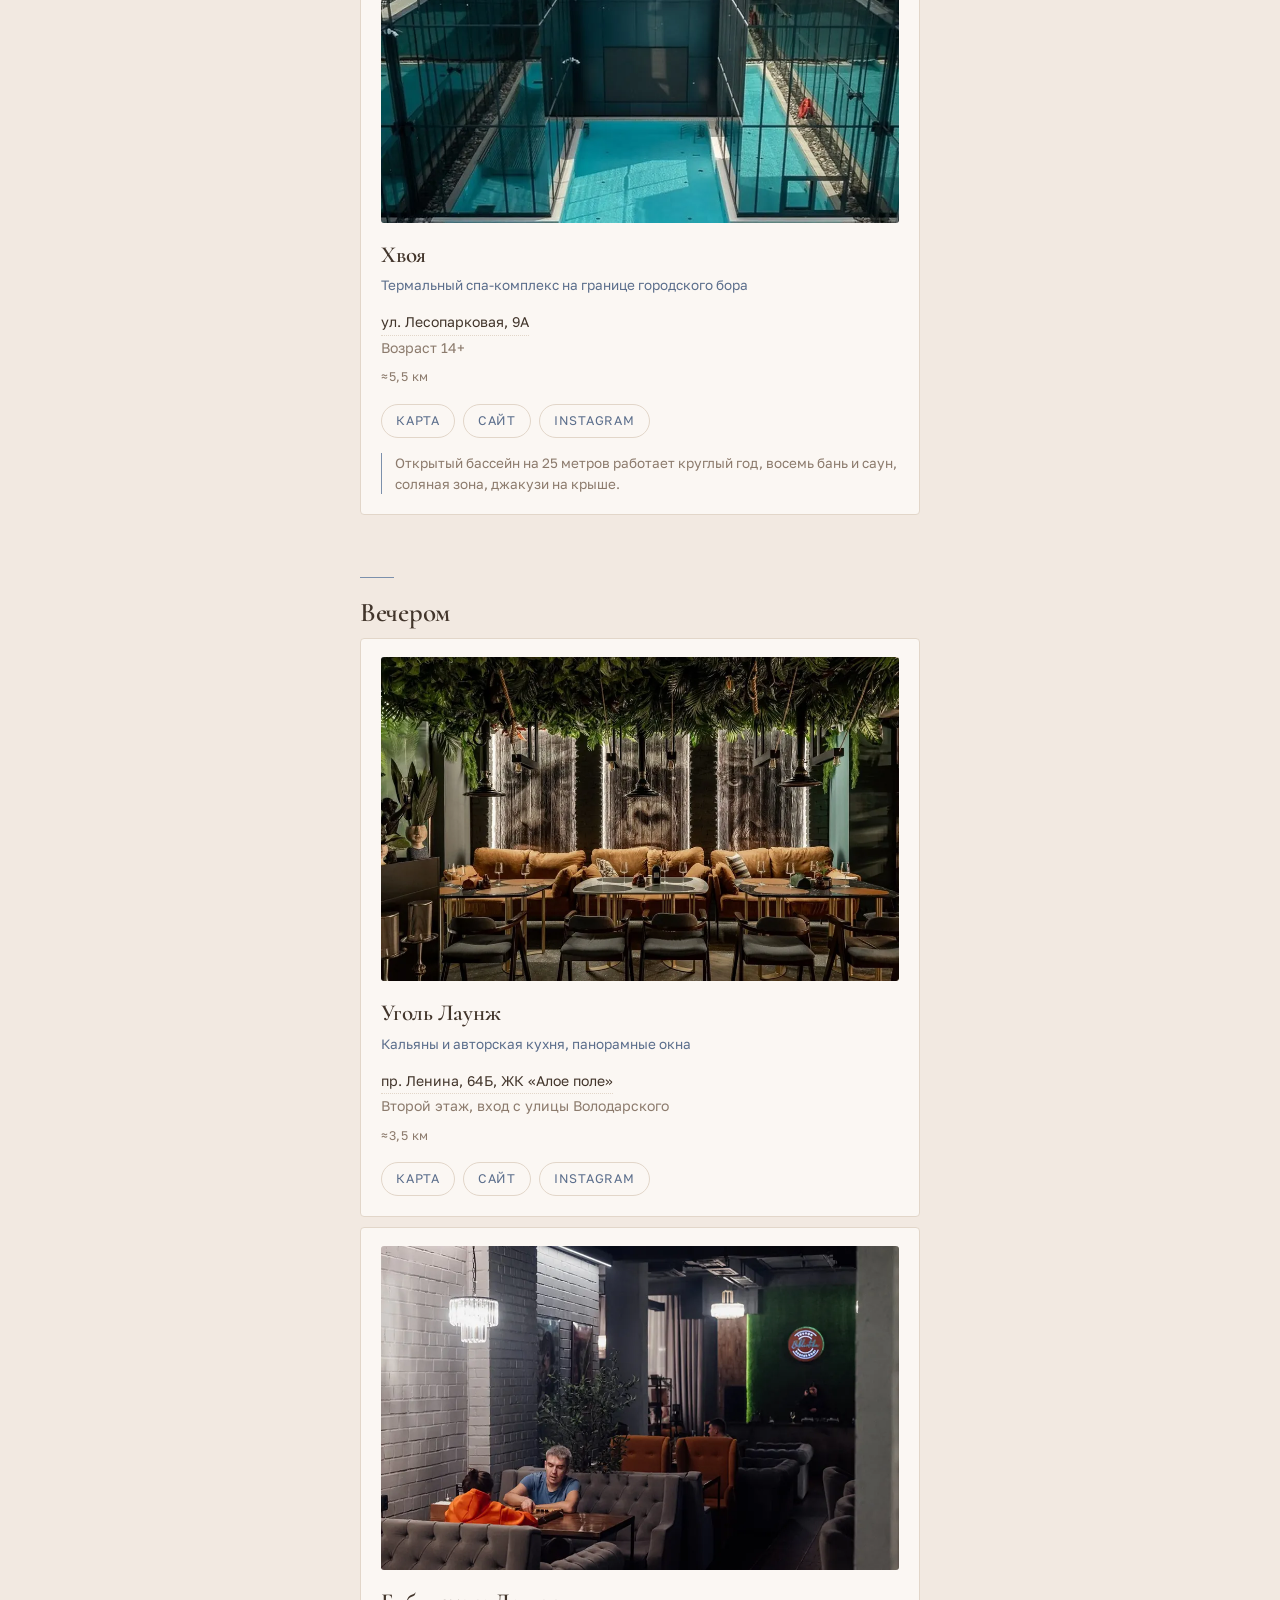
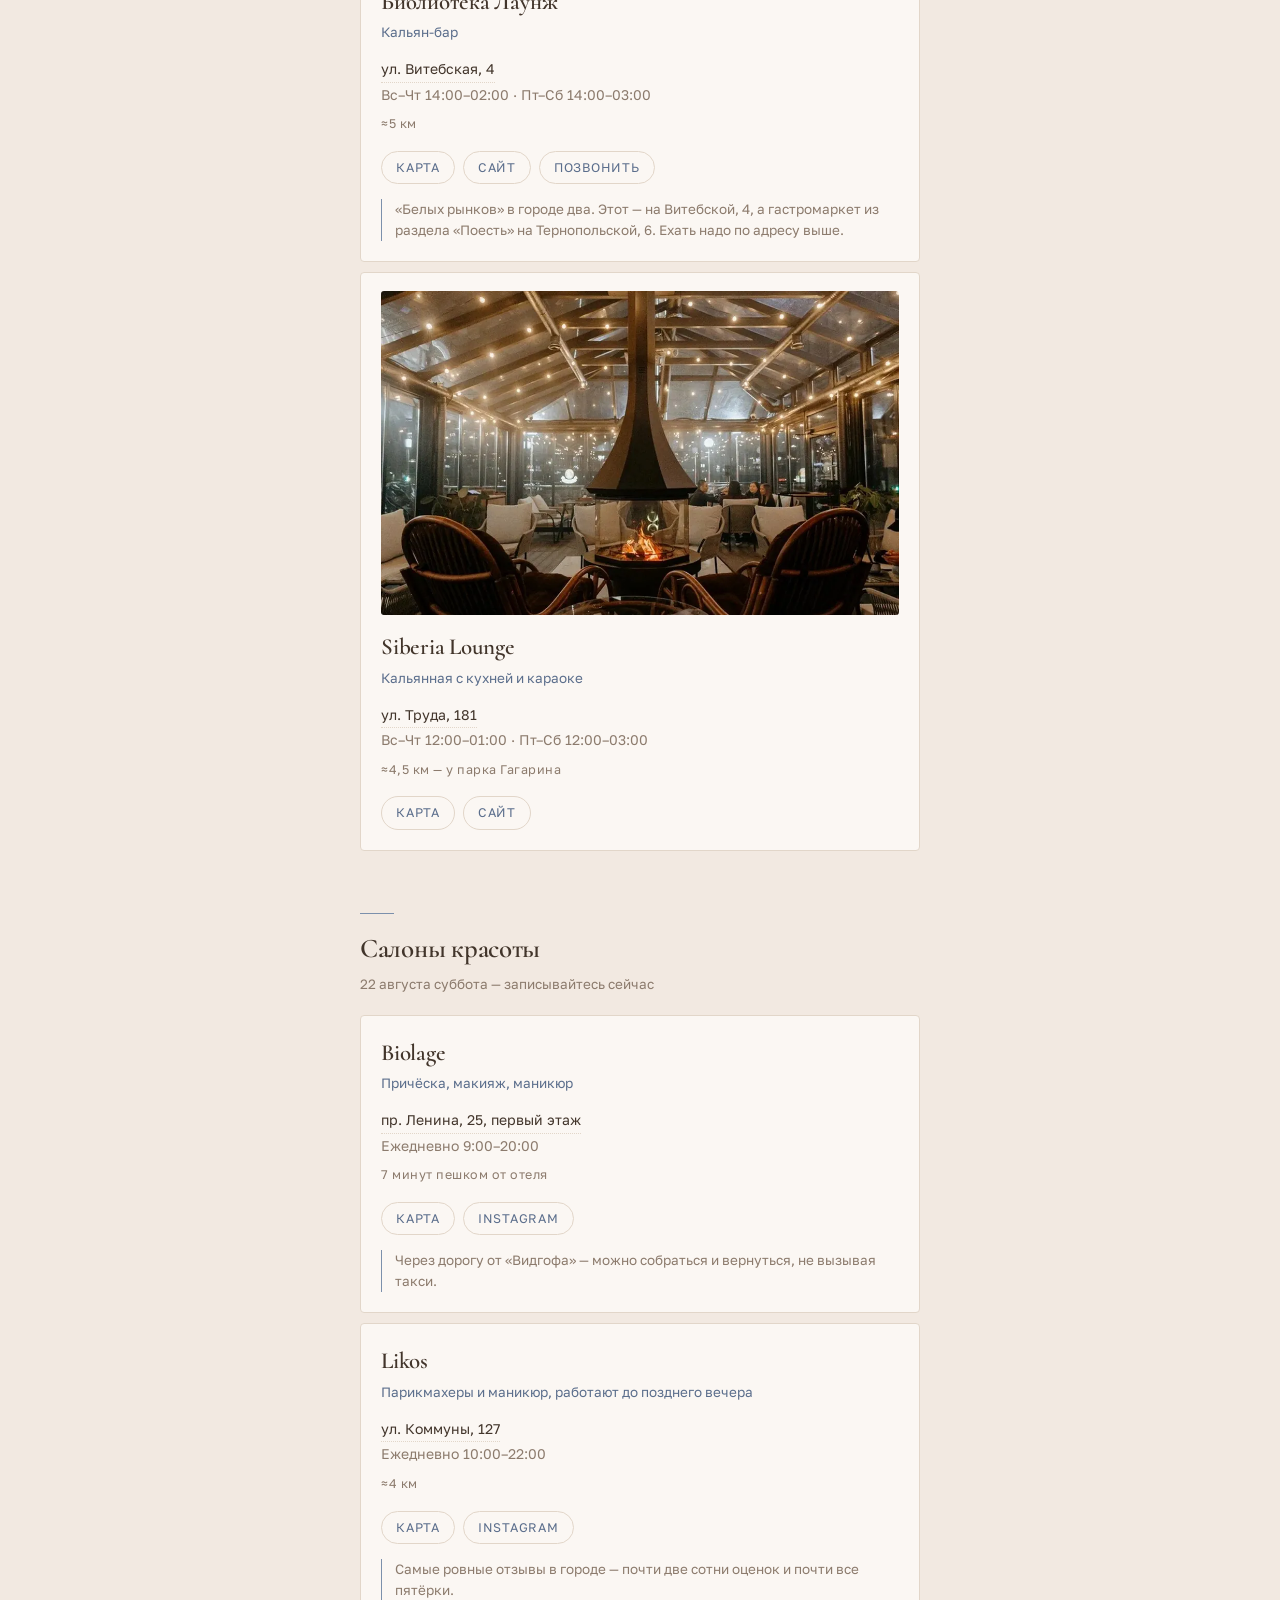
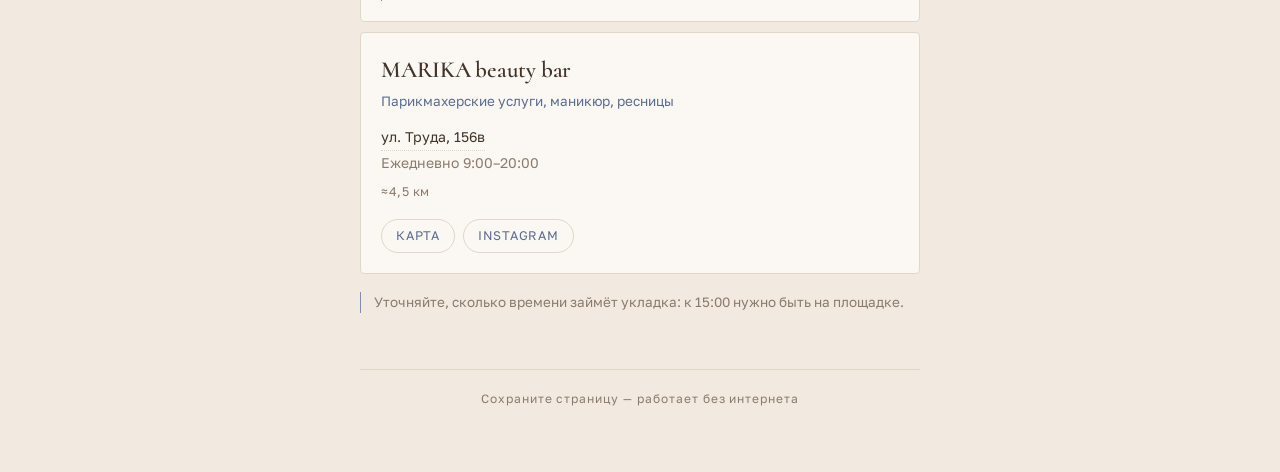
==== commit 2036abc3: "«Манана Мама» и «Библиотека Лаунж» - Манана Мама: сеть, взял ближайшую точку — Цвиллинга 42 (≈2 км  " ====
--- a/index.html
+++ b/index.html
@@ -319,6 +319,18 @@
       </div>
     </div>
 
+    <div class="card" data-t="blizko" data-photo="manana">
+      <h3>Манана Мама</h3>
+      <p class="kind">Грузинская кухня, хинкали и хачапури</p>
+      <p class="meta">ул. Цвиллинга, 42, цокольный этаж<br><span>Ежедневно 12:00–23:00</span>
+        <span class="dist">≈2 км</span></p>
+      <div class="links">
+        <a href="https://yandex.ru/maps/?text=Челябинск, улица Цвиллинга, 42 Манана Мама">Карта</a>
+        <a href="tel:+79087024979">Позвонить</a>
+      </div>
+      <p class="note">Столик бронировать обязательно — место популярное, без брони можно не сесть.</p>
+    </div>
+
     <div class="card" data-t="blizko rus" data-photo="redactor">
       <picture>
         <source srcset="photos/redactor.webp" type="image/webp">
@@ -539,6 +551,23 @@
         <a href="https://ugollounge.ru/">Сайт</a>
         <a href="https://www.instagram.com/ugol.lounge/">Instagram</a>
       </div>
+    </div>
+
+    <div class="card" data-photo="biblioteka">
+      <picture>
+        <source srcset="photos/biblioteka.webp" type="image/webp">
+        <img class="ph" alt="" src="photos/biblioteka.jpg" loading="lazy" decoding="async">
+      </picture>
+      <h3>Библиотека Лаунж</h3>
+      <p class="kind">Кальян-бар</p>
+      <p class="meta">ул. Витебская, 4<br><span>Вс–Чт 14:00–02:00 · Пт–Сб 14:00–03:00</span>
+        <span class="dist">≈5 км</span></p>
+      <div class="links">
+        <a href="https://yandex.ru/maps/org/biblioteka_launzh/19430597094/">Карта</a>
+        <a href="https://bibliotekalounge.ru/">Сайт</a>
+        <a href="tel:+79936542193">Позвонить</a>
+      </div>
+      <p class="note">«Белых рынков» в городе два. Этот — на Витебской, 4, а гастромаркет из раздела «Поесть» на Тернопольской, 6. Ехать надо по адресу выше.</p>
     </div>
 
     <div class="card" data-photo="siberia">
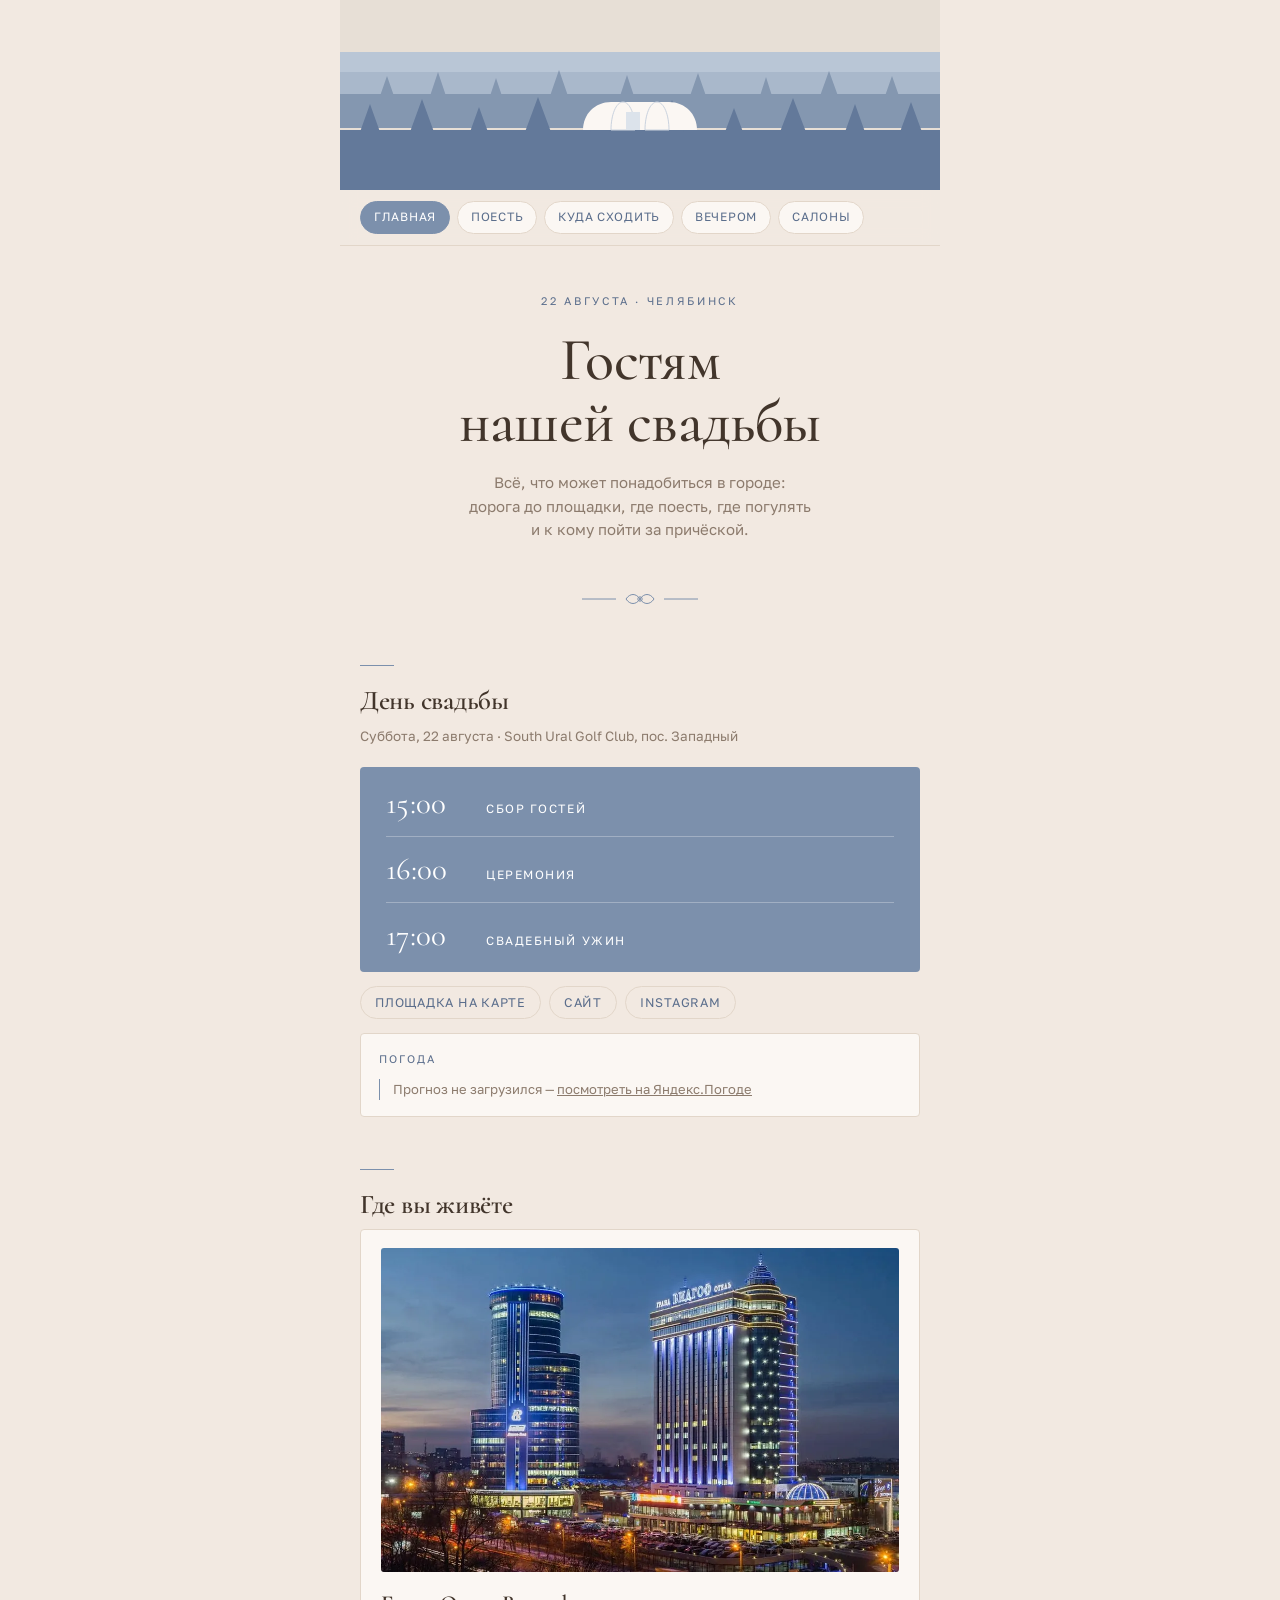
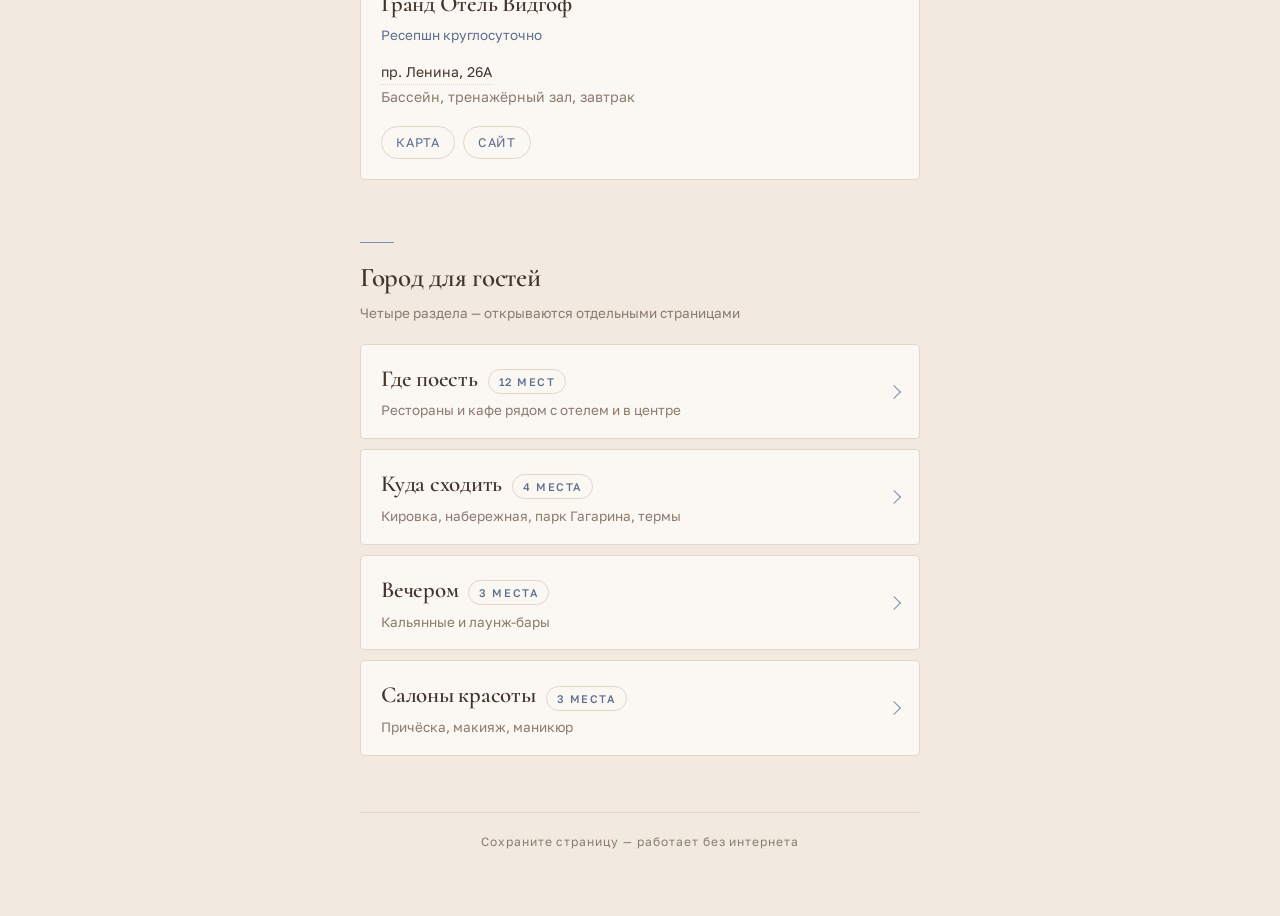
==== commit 80288458: "Разнесли по страницам вместо одного длинного списка На главной остались «День свадьбы» и «Где вы жив" ====
--- a/index.html
+++ b/index.html
@@ -7,172 +7,7 @@
 <link rel="preconnect" href="https://fonts.googleapis.com">
 <link rel="preconnect" href="https://fonts.gstatic.com" crossorigin>
 <link href="https://fonts.googleapis.com/css2?family=Cormorant:wght@400;500;600&family=Golos+Text:wght@400;500;600&display=swap" rel="stylesheet">
-<style>
-  :root{
-    --sand:#F2E9E1; --paper:#FBF7F3;
-    --ink:#42352B; --muted:#8C7B6D; --line:#E2D6C9;
-    --blue:#7C90AC; --blue-ink:#5B6E8C;
-  }
-  *{box-sizing:border-box}
-  html{-webkit-text-size-adjust:100%}
-  body{margin:0;background:var(--sand);color:var(--ink);
-    font-family:"Golos Text",system-ui,-apple-system,sans-serif;
-    font-size:16px;line-height:1.55}
-  .wrap{max-width:600px;margin:0 auto;padding:0 20px 64px}
-
-  header{padding:46px 0 4px;text-align:center}
-  .eyebrow{font-size:11px;letter-spacing:.24em;text-transform:uppercase;
-    color:var(--blue-ink);margin:0 0 20px}
-  h1{font-family:"Cormorant",Georgia,serif;font-weight:500;
-    font-size:clamp(38px,11vw,60px);line-height:1.04;margin:0 0 18px;
-    letter-spacing:-.01em}
-  .lede{color:var(--muted);margin:0 auto;max-width:38ch;font-size:15px}
-
-  h2{font-family:"Cormorant",Georgia,serif;font-weight:600;
-    font-size:27px;margin:0 0 4px;letter-spacing:-.01em}
-  .sub{color:var(--muted);font-size:13.5px;margin:0 0 20px}
-  section{padding-top:52px}
-  .rule{width:34px;height:1px;background:var(--blue);margin:0 0 14px}
-
-  /* timing — echoes the invitation panel */
-  .timing{background:var(--blue);border-radius:4px;padding:4px 26px;color:#fff}
-  .row{display:flex;gap:20px;align-items:baseline;padding:17px 0;
-    border-bottom:1px solid rgba(255,255,255,.28)}
-  .row:last-child{border-bottom:none}
-  .t{font-family:"Cormorant",Georgia,serif;font-weight:400;font-size:31px;
-    min-width:80px;letter-spacing:.01em;line-height:1}
-  .w{font-size:12px;letter-spacing:.13em;text-transform:uppercase;padding-top:5px}
-  .w em{display:block;font-style:normal;text-transform:none;letter-spacing:0;
-    font-size:13px;opacity:.78;margin-top:5px}
-
-  .card{background:var(--paper);border:1px solid var(--line);
-    border-radius:4px;padding:20px;margin-bottom:10px}
-  .card h3{font-family:"Cormorant",Georgia,serif;font-weight:600;
-    font-size:23px;margin:0 0 2px;letter-spacing:-.01em}
-  .kind{color:var(--blue-ink);font-size:13.5px;margin:0 0 14px}
-  .meta{font-size:14px;line-height:1.75;color:var(--ink);margin:0}
-  .meta span{color:var(--muted)}
-  .price{display:block;color:var(--blue-ink);font-size:12.5px;letter-spacing:.04em;margin-top:6px}
-  .dist{display:block;color:var(--muted);font-size:12.5px;
-    letter-spacing:.04em;margin-top:6px}
-  .links{display:flex;gap:8px;margin-top:16px;flex-wrap:wrap}
-  .links a{font-size:12.5px;letter-spacing:.06em;text-transform:uppercase;
-    color:var(--blue-ink);text-decoration:none;
-    border:1px solid var(--line);border-radius:999px;padding:6px 14px;
-    transition:background .15s,border-color .15s}
-  .links a:hover,.links a:focus-visible{background:#fff;border-color:var(--blue)}
-  .note{margin:15px 0 0;font-size:13.5px;color:var(--muted);
-    padding-left:13px;border-left:1px solid var(--blue)}
-  .standalone{padding-left:13px;border-left:1px solid var(--blue);
-    font-size:13.5px;color:var(--muted);margin:18px 0 0}
-
-  /* scroll progress */
-  .prog{position:fixed;top:0;left:0;height:2px;width:0;background:var(--blue);z-index:20;
-    transition:width .1s linear}
-
-  /* hero illustration */
-  .hero{margin:0 -20px;display:block;width:calc(100% + 40px);height:auto}
-  .hero .sky{fill:#E7DFD6}
-  .hero .lake{fill:#B9C6D6}
-  .hero .far{fill:#A9B8CB}
-  .hero .mid{fill:#8497B0}
-  .hero .near{fill:#63799A}
-
-  /* countdown */
-  .count{display:flex;justify-content:center;gap:26px;margin:26px 0 4px}
-  .count div{text-align:center}
-  .count b{display:block;font-family:"Cormorant",Georgia,serif;font-weight:500;
-    font-size:36px;line-height:1;color:var(--blue-ink)}
-  .count span{font-size:10.5px;letter-spacing:.16em;text-transform:uppercase;
-    color:var(--muted);display:block;margin-top:6px}
-
-  /* flourish */
-  .flourish{display:block;margin:22px auto 0;width:120px;height:auto;color:var(--blue)}
-  .flourish path,.flourish circle{stroke:currentColor;fill:none;stroke-width:1}
-
-  /* section nav */
-  .nav{position:sticky;top:0;z-index:5;margin:0 -20px;padding:11px 20px;
-    background:rgba(242,233,225,.93);backdrop-filter:blur(8px);
-    border-bottom:1px solid var(--line);
-    display:flex;gap:7px;overflow-x:auto;-webkit-overflow-scrolling:touch;
-    scrollbar-width:none}
-  .nav::-webkit-scrollbar{display:none}
-  .nav a{flex:0 0 auto;font-size:12px;letter-spacing:.06em;text-transform:uppercase;
-    color:var(--blue-ink);text-decoration:none;padding:6px 13px;
-    border:1px solid var(--line);border-radius:999px;background:var(--paper)}
-  .nav a:hover{border-color:var(--blue)}
-  section{scroll-margin-top:58px}
-
-  /* life: reveal + hover */
-  .card{transition:transform .25s ease, box-shadow .25s ease, border-color .25s ease}
-  @media (hover:hover){
-    .card:hover{transform:translateY(-2px);border-color:var(--blue);
-      box-shadow:0 6px 20px -12px rgba(66,53,43,.4)}
-  }
-  @media (prefers-reduced-motion:no-preference){
-    .rv{opacity:0;transform:translateY(14px);
-      transition:opacity .6s ease,transform .6s ease}
-    .rv.in{opacity:1;transform:none}
-  }
-
-  .nav a.act{background:var(--blue);color:#fff;border-color:var(--blue)}
-
-  /* illustrated banners */
-  .card .ill{display:block;width:100%;aspect-ratio:16/6;margin:-2px 0 15px;
-    border-radius:3px;background:#EBE3DA}
-  .card .ill .l{fill:none;stroke:var(--blue);stroke-width:1.1;
-    stroke-linecap:round;stroke-linejoin:round}
-  .card .ill .f{fill:#D5DDE7}
-  .card .ill .b{fill:#C3CEDC}
-
-  /* photos */
-  .card picture{display:block}
-  .card img.ph{display:block;width:100%;aspect-ratio:16/10;object-fit:cover;
-    border-radius:3px;margin:-2px 0 15px;background:#E7DFD6}
-
-  /* filters */
-  .filt{display:flex;gap:7px;flex-wrap:wrap;margin:0 0 18px}
-  .filt button{font:inherit;font-size:12px;letter-spacing:.05em;text-transform:uppercase;
-    color:var(--blue-ink);background:var(--paper);border:1px solid var(--line);
-    border-radius:999px;padding:7px 14px;cursor:pointer;transition:.15s}
-  .filt button:hover{border-color:var(--blue)}
-  .filt button.act{background:var(--blue);color:#fff;border-color:var(--blue)}
-  .card[hidden]{display:none}
-  .copy{cursor:pointer;border:none;background:none;font:inherit;padding:0;
-    color:inherit;text-align:left;border-bottom:1px dotted var(--line)}
-  .copy:hover{border-bottom-color:var(--blue)}
-  .copied{color:var(--blue-ink);font-size:12px;margin-left:7px}
-
-  /* weather */
-  .wx{margin-top:14px;border:1px solid var(--line);border-radius:4px;
-    background:var(--paper);padding:16px 18px}
-  .wx-h{font-size:11px;letter-spacing:.18em;text-transform:uppercase;
-    color:var(--blue-ink);margin:0 0 12px}
-  .wx-days{display:flex;gap:6px}
-  .wx-d{flex:1;text-align:center;padding:9px 2px;border-radius:3px;
-    border:1px solid transparent}
-  .wx-d.on{border-color:var(--blue);background:#fff}
-  .wx-dow{font-size:10.5px;letter-spacing:.08em;text-transform:uppercase;
-    color:var(--muted);margin-bottom:5px}
-  .wx-ic{font-size:17px;line-height:1.1}
-  .wx-t{font-family:"Cormorant",Georgia,serif;font-size:19px;margin-top:3px;line-height:1.1}
-  .wx-t small{font-size:13px;color:var(--muted)}
-  .wx-rain{font-size:10.5px;color:var(--blue-ink);margin-top:3px;min-height:14px}
-  .wx-note{font-size:13px;color:var(--muted);margin:12px 0 0;
-    padding-left:13px;border-left:1px solid var(--blue)}
-  ul{margin:0;padding-left:0;list-style:none}
-  li{margin-bottom:14px;font-size:14.5px;padding-left:15px;position:relative}
-  li::before{content:"";position:absolute;left:0;top:.62em;
-    width:5px;height:1px;background:var(--blue)}
-  li b{font-weight:600}
-  footer{margin-top:56px;padding-top:20px;border-top:1px solid var(--line);
-    font-size:12px;letter-spacing:.08em;color:var(--muted);text-align:center}
-  a{color:inherit}
-  @media (prefers-reduced-motion:no-preference){
-    header,section{animation:up .55s ease both}
-    @keyframes up{from{opacity:0;transform:translateY(8px)}to{opacity:1;transform:none}}
-  }
-</style>
+<link rel="stylesheet" href="style.css">
 </head>
 <body>
 <div class="prog" id="prog"></div>
@@ -199,8 +34,11 @@
     </g>
   </svg>
   <nav class="nav">
-    <a href="#den">День свадьбы</a><a href="#otel">Отель</a><a href="#eda">Поесть</a>
-    <a href="#kuda">Куда сходить</a><a href="#vecher">Вечером</a><a href="#salony">Салоны</a>
+    <a href="index.html" class="act">Главная</a>
+    <a href="eda.html">Поесть</a>
+    <a href="kuda.html">Куда сходить</a>
+    <a href="vecher.html">Вечером</a>
+    <a href="salony.html">Салоны</a>
   </nav>
 
   <header>
@@ -256,502 +94,30 @@
     </div>
   </section>
 
-  <section id="eda">
+  <section id="razdely">
     <div class="rule"></div>
-    <h2>Где поесть</h2>
-    <p class="sub">Всё в центре, два-три километра от отеля</p>
-    <div class="filt" id="filt">
-      <button class="act" data-f="all">Все</button>
-      <button data-f="blizko">Рядом с отелем</button>
-      <button data-f="rus">Русская</button>
-      <button data-f="asia">Азиатская</button>
-      <button data-f="company">Компанией</button>
-      <button data-f="delivery">Доставка</button>
-    </div>
-
-    <div class="card" data-t="blizko" data-photo="oblaka">
-      <picture>
-        <source srcset="photos/oblaka.webp" type="image/webp">
-        <img class="ph" alt="" src="photos/oblaka.jpg" loading="lazy" decoding="async">
-      </picture>
-      <h3>Облака</h3>
-      <p class="kind">Ресторан-бар на 27 этаже отеля, панорамный вид на город</p>
-      <p class="meta">пр. Ленина, 26А — в вашем отеле<br><span>Пн–Сб 13:00–00:00 · Вс выходной</span>
-        <span class="dist">Лифт с вашего этажа — никуда ехать не нужно</span></p>
-      <div class="links">
-        <a href="https://hotelvidgof.ru/restorany/restoran-bar-oblaka">Страница отеля</a>
-        <a href="https://oblaka174.ru/">Сайт</a>
-        <a href="tel:+73512777771">Позвонить</a>
-      </div>
-      <p class="note">Сто метров над городом. Столик к закату лучше занять заранее — вид того стоит.</p>
-    </div>
-
-    <div class="card" data-t="blizko" data-photo="hachapuri">
-      <picture>
-        <source srcset="photos/hachapuri.webp" type="image/webp">
-        <img class="ph" alt="" src="photos/hachapuri.jpg" loading="lazy" decoding="async">
-      </picture>
-      <h3>Хачапури. Выпечка и вино</h3>
-      <p class="kind">Грузинская кухня в ТРК «Горки»</p>
-      <p class="meta">ул. Артиллерийская, 136, ТРК «Горки»<br><span>Ежедневно 10:00–22:00</span>
-        <span class="dist">170 м — две минуты пешком, ближе всего к отелю</span></p>
-      <div class="links">
-        <a href="https://yandex.ru/maps/org/khachapuri_vypechka_i_vino/110629027806/">Карта</a>
-        <a href="https://hachapuri-chelyabinsk.ru/">Сайт</a>
-        <a href="tel:+79191235288">Позвонить</a>
-      </div>
-    </div>
-
-    <div class="card" data-t="blizko" data-photo="sicilia">
-      <picture>
-        <source srcset="photos/sicilia.webp" type="image/webp">
-        <img class="ph" alt="" src="photos/sicilia.jpg" loading="lazy" decoding="async">
-      </picture>
-      <h3>Сицилия</h3>
-      <p class="kind">Итальянская, паста и пицца</p>
-      <p class="meta">ул. Тимирязева, 28<br><span>Пн–Пт 12:00–23:00 · Сб–Вс 11:00–23:00</span>
-        <span class="price">Средний чек ≈2050 ₽</span>
-        <span class="dist">≈2 км</span></p>
-      <div class="links">
-        <a href="https://yandex.ru/maps/?text=Челябинск, улица Тимирязева, 28 Сицилия">Карта</a>
-        <a href="https://sicilia74.ru/">Сайт</a>
-        <a href="https://www.instagram.com/siciliaresto/">Instagram</a>
-      </div>
-    </div>
-
-    <div class="card" data-t="blizko" data-photo="manana">
-      <h3>Манана Мама</h3>
-      <p class="kind">Грузинская кухня, хинкали и хачапури</p>
-      <p class="meta">ул. Цвиллинга, 42, цокольный этаж<br><span>Ежедневно 12:00–23:00</span>
-        <span class="dist">≈2 км</span></p>
-      <div class="links">
-        <a href="https://yandex.ru/maps/?text=Челябинск, улица Цвиллинга, 42 Манана Мама">Карта</a>
-        <a href="tel:+79087024979">Позвонить</a>
-      </div>
-      <p class="note">Столик бронировать обязательно — место популярное, без брони можно не сесть.</p>
-    </div>
-
-    <div class="card" data-t="blizko rus" data-photo="redactor">
-      <picture>
-        <source srcset="photos/redactor.webp" type="image/webp">
-        <img class="ph" alt="" src="photos/redactor.jpg" loading="lazy" decoding="async">
-      </picture>
-      <h3>Редактор</h3>
-      <p class="kind">Европейская и русская кухня в авторском прочтении</p>
-      <p class="meta">ул. Советская, 36<br><span>Вт–Сб 12:00–23:00 · Вс и Пн выходные</span><br>
-        <span>Wi-Fi, парковка</span>
-        <span class="dist">≈2 км</span></p>
-      <div class="links">
-        <a href="https://yandex.ru/maps/org/redaktor/135559419801/">Карта</a>
-        <a href="http://restoran-redactor.ru/">Сайт</a>
-        <a href="https://www.instagram.com/restaurant_redactor/">Instagram</a>
-        <a href="tel:+73512004205">Позвонить</a>
-      </div>
-      <p class="note">В воскресенье и понедельник закрыт — попасть получится только до свадьбы, в четверг или пятницу.</p>
-    </div>
-
-    <div class="card" data-t="blizko rus" data-photo="bufet">
-      <picture>
-        <source srcset="photos/bufet.webp" type="image/webp">
-        <img class="ph" alt="" src="photos/bufet.jpg" loading="lazy" decoding="async">
-      </picture>
-      <h3>Буфет на Большой</h3>
-      <p class="kind">Русская кухня в историческом центре</p>
-      <p class="meta">ул. Цвиллинга, 20<br><span>Ежедневно 12:00–00:00</span>
-        <span class="price">Средний чек ≈1700 ₽</span>
-        <span class="dist">≈2,3 км — рядом с Кировкой</span></p>
-      <div class="links">
-        <a href="https://yandex.ru/maps/?text=Челябинск, улица Цвиллинга, 20 Буфет на Большой">Карта</a>
-        <a href="https://bufetnabolshoy.ru">Сайт</a>
-        <a href="https://www.instagram.com/bufet.rest/">Instagram</a>
-      </div>
-      <p class="note">Про завтраки спросите по телефону — их подают по отдельному расписанию.</p>
-    </div>
-
-    <div class="card" data-t="blizko rus" data-photo="tabaka">
-      <picture>
-        <source srcset="photos/tabaka.webp" type="image/webp">
-        <img class="ph" alt="" src="photos/tabaka.jpg" loading="lazy" decoding="async">
-      </picture>
-      <h3>Цыплята табака</h3>
-      <p class="kind">Тот самый цыплёнок табака, летняя веранда</p>
-      <p class="meta">ул. Кирова, 139<br><span>Ежедневно 12:00–24:00</span>
-        <span class="dist">≈2,5 км — на Кировке</span></p>
-      <div class="links">
-        <a href="https://yandex.ru/maps/?text=Челябинск, улица Кирова, 139 Цыплята табака">Карта</a>
-        <a href="https://tabaka74.ru/">Сайт</a>
-        <a href="tel:+79000950856">Позвонить</a>
-      </div>
-    </div>
-
-    <div class="card" data-t="blizko rus" data-photo="rodnya">
-      <picture>
-        <source srcset="photos/rodnya.webp" type="image/webp">
-        <img class="ph" alt="" src="photos/rodnya.jpg" loading="lazy" decoding="async">
-      </picture>
-      <h3>Родня</h3>
-      <p class="kind">Русская кухня и стейки, вечером живая музыка</p>
-      <p class="meta">ул. Кирова, 82, второй этаж<br><span>Ежедневно 12:00–00:00</span>
-        <span class="price">Средний чек ≈850 ₽, ланч от 550 ₽</span>
-        <span class="dist">≈2,7 км — прямо на Кировке</span></p>
-      <div class="links">
-        <a href="https://yandex.ru/maps/?text=Челябинск, улица Кирова, 82 Родня">Карта</a>
-        <a href="https://rodnya74.ru">Сайт</a>
-      </div>
-    </div>
-
-    <div class="card" data-t="asia" data-photo="lancheria">
-      <picture>
-        <source srcset="photos/lancheria.webp" type="image/webp">
-        <img class="ph" alt="" src="photos/lancheria.jpg" loading="lazy" decoding="async">
-      </picture>
-      <h3>Ланчерия</h3>
-      <p class="kind">Паназиатская: рамен, поке, роллы</p>
-      <p class="meta">пр. Ленина, 63<br><span>Ежедневно до 23:00</span><br>
-        <span>Ещё точки: ул. Академика Макеева, 26 · Советская, 38</span>
-        <span class="dist">≈3 км</span></p>
-      <div class="links">
-        <a href="https://yandex.ru/maps/?text=Челябинск, проспект Ленина, 63 Ланчерия">Карта</a>
-        <a href="https://www.instagram.com/lancheria.ru/">Instagram</a>
-      </div>
-    </div>
-
-    <div class="card" data-t="asia" data-photo="asabi">
-      <picture>
-        <source srcset="photos/asabi.webp" type="image/webp">
-        <img class="ph" alt="" src="photos/asabi.jpg" loading="lazy" decoding="async">
-      </picture>
-      <h3>Asabi</h3>
-      <p class="kind">Паназиатская: суши, утка, бранчи по выходным</p>
-      <p class="meta">пр. Ленина, 66а<br><span>Вс–Чт 12:00–23:00 · Пт–Сб 12:00–01:00</span>
-        <span class="price">Средний чек ≈1550 ₽</span>
-        <span class="dist">≈4 км</span></p>
-      <div class="links">
-        <a href="https://yandex.ru/maps/?text=Челябинск, проспект Ленина, 66а Асаби">Карта</a>
-        <a href="https://asabi74.ru/">Сайт</a>
-        <a href="https://www.instagram.com/asabi74/">Instagram</a>
-      </div>
-      <p class="note">Кухню хвалят, но еду иногда несут долго — не заходите, если спешите.</p>
-    </div>
-
-    <div class="card" data-t="company" data-photo="belyrynok">
-      <picture>
-        <source srcset="photos/belyrynok.webp" type="image/webp">
-        <img class="ph" alt="" src="photos/belyrynok.jpg" loading="lazy" decoding="async">
-      </picture>
-      <h3>Белый рынок</h3>
-      <p class="kind">Гастромаркет: двадцать корнеров и два бара</p>
-      <p class="meta">ул. Тернопольская, 6<br><span>Вс–Чт 11:00–22:00 · Пт–Сб 11:00–00:00</span>
-        <span class="dist">≈5 км</span></p>
-      <div class="links">
-        <a href="https://yandex.ru/maps/?text=Челябинск, Тернопольская, 6 Белый рынок">Карта</a>
-        <a href="https://nabelom.ru">Сайт</a>
-        <a href="https://www.instagram.com/nabelom.ru/">Instagram</a>
-      </div>
-      <p class="note">Лучший вариант, когда компания большая и все хотят разного.</p>
-    </div>
-
-    <div class="card" data-t="delivery" data-photo="sushimango">
-      <picture>
-        <source srcset="photos/sushimango.webp" type="image/webp">
-        <img class="ph" alt="" src="photos/sushimango.jpg" loading="lazy" decoding="async">
-      </picture>
-      <h3>Sushi Манго</h3>
-      <p class="kind">Доставка суши и роллов в номер</p>
-      <p class="meta">ул. Образцова, 28 — только доставка и самовывоз</p>
-      <div class="links">
-        <a href="https://yandex.ru/maps/?text=Челябинск, Sushi Манго доставка">Карта</a>
-        <a href="https://vk.ru/market-226143967">Меню ВКонтакте</a>
-      </div>
-    </div>
-
-    <p class="standalone">Компанией больше четырёх человек — бронируйте стол заранее. В пятницу и субботу вечером места разбирают.</p>
-  </section>
-
-  <section id="kuda">
-    <div class="rule"></div>
-    <h2>Куда сходить</h2>
-
-    <div class="card" data-photo="kirovka">
-      <picture>
-        <source srcset="photos/kirovka.webp" type="image/webp">
-        <img class="ph" alt="" src="photos/kirovka.jpg" loading="lazy" decoding="async">
-      </picture>
-      <h3>Кировка</h3>
-      <p class="kind">Пешеходная улица, дома 92–100 по улице Кирова</p>
-      <p class="meta"><span>Открыта всегда — лучше вечером</span>
-        <span class="dist">25 минут пешком от отеля по проспекту Ленина</span></p>
-      <div class="links">
-        <a href="https://yandex.ru/maps/?text=Челябинск, Кировка пешеходная улица">Карта</a>
-      </div>
-      <p class="note">Бронзовые скульптуры вдоль всей улицы, вечером подсветка и уличные музыканты. «Родня» и «Буфет» в двух шагах.</p>
-    </div>
-
-    <div class="card" data-photo="naberezhnaya">
-      <picture>
-        <source srcset="photos/naberezhnaya.webp" type="image/webp">
-        <img class="ph" alt="" src="photos/naberezhnaya.jpg" loading="lazy" decoding="async">
-      </picture>
-      <h3>Набережная реки Миасс</h3>
-      <p class="kind">Прогулочная набережная в центре</p>
-      <p class="meta"><span>Открыта всегда</span>
-        <span class="dist">≈2,5 км — рядом с Кировкой</span></p>
-      <div class="links">
-        <a href="https://yandex.ru/maps/-/CTg3yCnt">Карта</a>
-      </div>
-    </div>
-
-    <div class="card" data-photo="gagarin">
-      <picture>
-        <source srcset="photos/gagarin.webp" type="image/webp">
-        <img class="ph" alt="" src="photos/gagarin.jpg" loading="lazy" decoding="async">
-      </picture>
-      <h3>Парк имени Гагарина</h3>
-      <p class="kind">Главный парк города, вход с улицы Труда</p>
-      <p class="meta"><span>Лесопарк со скалами и прудами, аттракционы, зоопарк рядом</span>
-        <span class="dist">≈4,5 км</span></p>
-      <div class="links">
-        <a href="https://yandex.ru/maps/?text=Челябинск, парк имени Гагарина">Карта</a>
-      </div>
-    </div>
-
-    <div class="card" data-photo="hwoya">
-      <picture>
-        <source srcset="photos/hwoya.webp" type="image/webp">
-        <img class="ph" alt="" src="photos/hwoya.jpg" loading="lazy" decoding="async">
-      </picture>
-      <h3>Хвоя</h3>
-      <p class="kind">Термальный спа-комплекс на границе городского бора</p>
-      <p class="meta">ул. Лесопарковая, 9А<br><span>Возраст 14+</span>
-        <span class="dist">≈5,5 км</span></p>
-      <div class="links">
-        <a href="https://yandex.ru/maps/?text=Челябинск, Лесопарковая, 9А Хвоя">Карта</a>
-        <a href="https://hwoyaspa.ru">Сайт</a>
-        <a href="https://www.instagram.com/hwoyaspa/">Instagram</a>
-      </div>
-      <p class="note">Открытый бассейн на 25 метров работает круглый год, восемь бань и саун, соляная зона, джакузи на крыше.</p>
-    </div>
-  </section>
-
-  <section id="vecher">
-    <div class="rule"></div>
-    <h2>Вечером</h2>
-
-    <div class="card" data-photo="ugol">
-      <picture>
-        <source srcset="photos/ugol.webp" type="image/webp">
-        <img class="ph" alt="" src="photos/ugol.jpg" loading="lazy" decoding="async">
-      </picture>
-      <h3>Уголь Лаунж</h3>
-      <p class="kind">Кальяны и авторская кухня, панорамные окна</p>
-      <p class="meta">пр. Ленина, 64Б, ЖК «Алое поле»<br><span>Второй этаж, вход с улицы Володарского</span>
-        <span class="dist">≈3,5 км</span></p>
-      <div class="links">
-        <a href="https://yandex.ru/maps/?text=Челябинск, проспект Ленина, 64Б Уголь Лаунж">Карта</a>
-        <a href="https://ugollounge.ru/">Сайт</a>
-        <a href="https://www.instagram.com/ugol.lounge/">Instagram</a>
-      </div>
-    </div>
-
-    <div class="card" data-photo="biblioteka">
-      <picture>
-        <source srcset="photos/biblioteka.webp" type="image/webp">
-        <img class="ph" alt="" src="photos/biblioteka.jpg" loading="lazy" decoding="async">
-      </picture>
-      <h3>Библиотека Лаунж</h3>
-      <p class="kind">Кальян-бар</p>
-      <p class="meta">ул. Витебская, 4<br><span>Вс–Чт 14:00–02:00 · Пт–Сб 14:00–03:00</span>
-        <span class="dist">≈5 км</span></p>
-      <div class="links">
-        <a href="https://yandex.ru/maps/org/biblioteka_launzh/19430597094/">Карта</a>
-        <a href="https://bibliotekalounge.ru/">Сайт</a>
-        <a href="tel:+79936542193">Позвонить</a>
-      </div>
-      <p class="note">«Белых рынков» в городе два. Этот — на Витебской, 4, а гастромаркет из раздела «Поесть» на Тернопольской, 6. Ехать надо по адресу выше.</p>
-    </div>
-
-    <div class="card" data-photo="siberia">
-      <picture>
-        <source srcset="photos/siberia.webp" type="image/webp">
-        <img class="ph" alt="" src="photos/siberia.jpg" loading="lazy" decoding="async">
-      </picture>
-      <h3>Siberia Lounge</h3>
-      <p class="kind">Кальянная с кухней и караоке</p>
-      <p class="meta">ул. Труда, 181<br><span>Вс–Чт 12:00–01:00 · Пт–Сб 12:00–03:00</span>
-        <span class="dist">≈4,5 км — у парка Гагарина</span></p>
-      <div class="links">
-        <a href="https://yandex.ru/maps/?text=Челябинск, улица Труда, 181 Siberia Lounge">Карта</a>
-        <a href="https://siberialounge.ru/">Сайт</a>
-      </div>
-    </div>
-  </section>
-
-  <section id="salony">
-    <div class="rule"></div>
-    <h2>Салоны красоты</h2>
-    <p class="sub">22 августа суббота — записывайтесь сейчас</p>
-
-    <div class="card">
-      <h3>Biolage</h3>
-      <p class="kind">Причёска, макияж, маникюр</p>
-      <p class="meta">пр. Ленина, 25, первый этаж<br><span>Ежедневно 9:00–20:00</span>
-        <span class="dist">7 минут пешком от отеля</span></p>
-      <div class="links">
-        <a href="https://yandex.ru/maps/?text=Челябинск, проспект Ленина, 25 салон Biolage">Карта</a>
-        <a href="https://www.instagram.com/salon_biolage/">Instagram</a>
-      </div>
-      <p class="note">Через дорогу от «Видгофа» — можно собраться и вернуться, не вызывая такси.</p>
-    </div>
-
-    <div class="card">
-      <h3>Likos</h3>
-      <p class="kind">Парикмахеры и маникюр, работают до позднего вечера</p>
-      <p class="meta">ул. Коммуны, 127<br><span>Ежедневно 10:00–22:00</span>
-        <span class="dist">≈4 км</span></p>
-      <div class="links">
-        <a href="https://yandex.ru/maps/?text=Челябинск, улица Коммуны, 127 Ликос">Карта</a>
-        <a href="https://www.instagram.com/likos_salon/">Instagram</a>
-      </div>
-      <p class="note">Самые ровные отзывы в городе — почти две сотни оценок и почти все пятёрки.</p>
-    </div>
-
-    <div class="card">
-      <h3>MARIKA beauty bar</h3>
-      <p class="kind">Парикмахерские услуги, маникюр, ресницы</p>
-      <p class="meta">ул. Труда, 156в<br><span>Ежедневно 9:00–20:00</span>
-        <span class="dist">≈4,5 км</span></p>
-      <div class="links">
-        <a href="https://yandex.ru/maps/?text=Челябинск, улица Труда, 156в MARIKA beauty bar">Карта</a>
-        <a href="https://www.instagram.com/marika_beautybar/">Instagram</a>
-      </div>
-    </div>
-
-    <p class="standalone">Уточняйте, сколько времени займёт укладка: к 15:00 нужно быть на площадке.</p>
+    <h2>Город для гостей</h2>
+    <p class="sub">Четыре раздела — открываются отдельными страницами</p>
+    <a class="go" href="eda.html">
+      <h3>Где поесть<span class="n">12 мест</span></h3>
+      <p>Рестораны и кафе рядом с отелем и в центре</p>
+    </a>
+    <a class="go" href="kuda.html">
+      <h3>Куда сходить<span class="n">4 места</span></h3>
+      <p>Кировка, набережная, парк Гагарина, термы</p>
+    </a>
+    <a class="go" href="vecher.html">
+      <h3>Вечером<span class="n">3 места</span></h3>
+      <p>Кальянные и лаунж-бары</p>
+    </a>
+    <a class="go" href="salony.html">
+      <h3>Салоны красоты<span class="n">3 места</span></h3>
+      <p>Причёска, макияж, маникюр</p>
+    </a>
   </section>
 
   <footer>Сохраните страницу — работает без интернета</footer>
 </div>
-<script>
-(function(){
-  // countdown to сбор гостей
-  var target=new Date('2026-08-22T15:00:00+05:00'), el=document.getElementById('count');
-  function plural(n,f){var m=n%100,k=n%10;
-    return f[(m>10&&m<20)||k>4||k===0?2:(k===1?0:1)];}
-  function tick(){
-    var d=target-new Date();
-    if(d<=0){el.hidden=true;return;}
-    var dd=Math.floor(d/864e5), hh=Math.floor(d/36e5)%24, mm=Math.floor(d/6e4)%60;
-    el.innerHTML='<div><b>'+dd+'</b><span>'+plural(dd,['день','дня','дней'])+'</span></div>'+
-      '<div><b>'+hh+'</b><span>'+plural(hh,['час','часа','часов'])+'</span></div>'+
-      '<div><b>'+mm+'</b><span>'+plural(mm,['минута','минуты','минут'])+'</span></div>';
-    el.hidden=false;
-  }
-  tick(); setInterval(tick,30000);
-
-  // scroll progress
-  var prog=document.getElementById('prog');
-  function onScroll(){
-    var h=document.documentElement;
-    var p=h.scrollTop/((h.scrollHeight-h.clientHeight)||1);
-    prog.style.width=Math.min(100,p*100)+'%';
-    var links=[].slice.call(document.querySelectorAll('.nav a')), cur=null;
-    links.forEach(function(a){
-      var t=document.querySelector(a.getAttribute('href'));
-      if(t && t.getBoundingClientRect().top<=90) cur=a;
-    });
-    links.forEach(function(a){a.classList.toggle('act', a===cur);});
-  }
-  addEventListener('scroll', onScroll, {passive:true}); onScroll();
-
-  // food filters
-  var filt=document.getElementById('filt');
-  if(filt){
-    filt.addEventListener('click', function(e){
-      var b=e.target.closest('button'); if(!b) return;
-      var f=b.dataset.f;
-      [].forEach.call(filt.children, function(x){x.classList.toggle('act', x===b);});
-      [].forEach.call(document.querySelectorAll('#eda .card[data-t]'), function(c){
-        c.hidden = f!=='all' && c.dataset.t.split(' ').indexOf(f)<0;
-      });
-    });
-  }
-
-  // tap address to copy
-  [].forEach.call(document.querySelectorAll('.card .meta'), function(m){
-    var first=m.firstChild;
-    if(!first || first.nodeType!==3 || !first.nodeValue.trim()) return;
-    var txt=first.nodeValue.trim();
-    var b=document.createElement('button');
-    b.className='copy'; b.type='button'; b.textContent=txt;
-    b.title='Скопировать адрес';
-    b.addEventListener('click', function(){
-      var done=function(){
-        var t=document.createElement('span'); t.className='copied'; t.textContent='скопировано';
-        b.after(t); setTimeout(function(){t.remove();},1600);
-      };
-      if(navigator.clipboard) navigator.clipboard.writeText('Челябинск, '+txt).then(done, function(){});
-      else done();
-    });
-    m.replaceChild(b, first);
-  });
-
-  // staggered reveal
-  if(!matchMedia('(prefers-reduced-motion: reduce)').matches && 'IntersectionObserver' in window){
-    var cards=[].slice.call(document.querySelectorAll('.card'));
-    cards.forEach(function(c){c.classList.add('rv');});
-    var io=new IntersectionObserver(function(es){
-      es.forEach(function(e,i){
-        if(e.isIntersecting){
-          var n=i; setTimeout(function(){e.target.classList.add('in');}, n*70);
-          io.unobserve(e.target);
-        }
-      });
-    },{rootMargin:'0px 0px -8% 0px'});
-    cards.forEach(function(c){io.observe(c);});
-  }
-})();
-(function(){
-  var WED='2026-08-22';
-  var days=document.getElementById('wxDays'), note=document.getElementById('wxNote');
-  var DOW=['Вс','Пн','Вт','Ср','Чт','Пт','Сб'];
-  function icon(c){
-    if(c===0)return'☀️'; if(c<=2)return'🌤'; if(c===3)return'☁️';
-    if(c>=45&&c<=48)return'🌫'; if(c>=71&&c<=77)return'🌨';
-    if(c>=95)return'⛈'; if(c>=51)return'🌧'; return'☁️';
-  }
-  function fail(){
-    document.getElementById('wx').innerHTML=
-      '<p class="wx-h">Погода</p><p class="wx-note">Прогноз не загрузился — '+
-      '<a href="https://yandex.ru/pogoda/chelyabinsk">посмотреть на Яндекс.Погоде</a></p>';
-  }
-  fetch('https://api.open-meteo.com/v1/forecast?latitude=55.1644&longitude=61.4368'+
-        '&daily=weather_code,temperature_2m_max,temperature_2m_min,precipitation_probability_max'+
-        '&timezone=Asia/Yekaterinburg&forecast_days=7')
-  .then(function(r){ if(!r.ok) throw 0; return r.json(); })
-  .then(function(d){
-    var t=d.daily.time, i0=t.indexOf(WED), html='';
-    var start = i0>=0 ? Math.max(0, Math.min(i0-2, t.length-5)) : 0;
-    for(var i=start; i<Math.min(start+5, t.length); i++){
-      var dt=new Date(t[i]+'T12:00:00'), on = t[i]===WED;
-      var rain=d.daily.precipitation_probability_max[i];
-      html+='<div class="wx-d'+(on?' on':'')+'">'+
-        '<div class="wx-dow">'+DOW[dt.getDay()]+' '+dt.getDate()+'</div>'+
-        '<div class="wx-ic">'+icon(d.daily.weather_code[i])+'</div>'+
-        '<div class="wx-t">'+Math.round(d.daily.temperature_2m_max[i])+'°'+
-          '<small> / '+Math.round(d.daily.temperature_2m_min[i])+'°</small></div>'+
-        '<div class="wx-rain">'+(rain>=30?rain+'%':'')+'</div></div>';
-    }
-    days.innerHTML=html;
-    if(i0>=0){
-      var r=d.daily.precipitation_probability_max[i0];
-      var lo=Math.round(d.daily.temperature_2m_min[i0]);
-      note.textContent='22 августа днём около '+Math.round(d.daily.temperature_2m_max[i0])+
-        '°, к ночи до '+lo+'°'+(r>=40?'. Дождь вероятен — вероятность '+r+'%':'')+'.';
-    } else {
-      note.remove();
-    }
-  }).catch(fail);
-})();
-</script>
+<script src="app.js"></script>
 </body>
 </html>
--- a/style.css
+++ b/style.css
@@ -0,0 +1,189 @@
+  :root{
+    --sand:#F2E9E1; --paper:#FBF7F3;
+    --ink:#42352B; --muted:#8C7B6D; --line:#E2D6C9;
+    --blue:#7C90AC; --blue-ink:#5B6E8C;
+  }
+  *{box-sizing:border-box}
+  html{-webkit-text-size-adjust:100%}
+  body{margin:0;background:var(--sand);color:var(--ink);
+    font-family:"Golos Text",system-ui,-apple-system,sans-serif;
+    font-size:16px;line-height:1.55}
+  .wrap{max-width:600px;margin:0 auto;padding:0 20px 64px}
+
+  header{padding:46px 0 4px;text-align:center}
+  .eyebrow{font-size:11px;letter-spacing:.24em;text-transform:uppercase;
+    color:var(--blue-ink);margin:0 0 20px}
+  h1{font-family:"Cormorant",Georgia,serif;font-weight:500;
+    font-size:clamp(38px,11vw,60px);line-height:1.04;margin:0 0 18px;
+    letter-spacing:-.01em}
+  .lede{color:var(--muted);margin:0 auto;max-width:38ch;font-size:15px}
+
+  h2{font-family:"Cormorant",Georgia,serif;font-weight:600;
+    font-size:27px;margin:0 0 4px;letter-spacing:-.01em}
+  .sub{color:var(--muted);font-size:13.5px;margin:0 0 20px}
+  section{padding-top:52px}
+  .rule{width:34px;height:1px;background:var(--blue);margin:0 0 14px}
+
+  /* timing — echoes the invitation panel */
+  .timing{background:var(--blue);border-radius:4px;padding:4px 26px;color:#fff}
+  .row{display:flex;gap:20px;align-items:baseline;padding:17px 0;
+    border-bottom:1px solid rgba(255,255,255,.28)}
+  .row:last-child{border-bottom:none}
+  .t{font-family:"Cormorant",Georgia,serif;font-weight:400;font-size:31px;
+    min-width:80px;letter-spacing:.01em;line-height:1}
+  .w{font-size:12px;letter-spacing:.13em;text-transform:uppercase;padding-top:5px}
+  .w em{display:block;font-style:normal;text-transform:none;letter-spacing:0;
+    font-size:13px;opacity:.78;margin-top:5px}
+
+  .card{background:var(--paper);border:1px solid var(--line);
+    border-radius:4px;padding:20px;margin-bottom:10px}
+  .card h3{font-family:"Cormorant",Georgia,serif;font-weight:600;
+    font-size:23px;margin:0 0 2px;letter-spacing:-.01em}
+  .kind{color:var(--blue-ink);font-size:13.5px;margin:0 0 14px}
+  .meta{font-size:14px;line-height:1.75;color:var(--ink);margin:0}
+  .meta span{color:var(--muted)}
+  .price{display:block;color:var(--blue-ink);font-size:12.5px;letter-spacing:.04em;margin-top:6px}
+  .dist{display:block;color:var(--muted);font-size:12.5px;
+    letter-spacing:.04em;margin-top:6px}
+  .links{display:flex;gap:8px;margin-top:16px;flex-wrap:wrap}
+  .links a{font-size:12.5px;letter-spacing:.06em;text-transform:uppercase;
+    color:var(--blue-ink);text-decoration:none;
+    border:1px solid var(--line);border-radius:999px;padding:6px 14px;
+    transition:background .15s,border-color .15s}
+  .links a:hover,.links a:focus-visible{background:#fff;border-color:var(--blue)}
+  .note{margin:15px 0 0;font-size:13.5px;color:var(--muted);
+    padding-left:13px;border-left:1px solid var(--blue)}
+  .standalone{padding-left:13px;border-left:1px solid var(--blue);
+    font-size:13.5px;color:var(--muted);margin:18px 0 0}
+
+  /* scroll progress */
+  .prog{position:fixed;top:0;left:0;height:2px;width:0;background:var(--blue);z-index:20;
+    transition:width .1s linear}
+
+  /* hero illustration */
+  .hero{margin:0 -20px;display:block;width:calc(100% + 40px);height:auto}
+  .hero .sky{fill:#E7DFD6}
+  .hero .lake{fill:#B9C6D6}
+  .hero .far{fill:#A9B8CB}
+  .hero .mid{fill:#8497B0}
+  .hero .near{fill:#63799A}
+
+  /* countdown */
+  .count{display:flex;justify-content:center;gap:26px;margin:26px 0 4px}
+  .count div{text-align:center}
+  .count b{display:block;font-family:"Cormorant",Georgia,serif;font-weight:500;
+    font-size:36px;line-height:1;color:var(--blue-ink)}
+  .count span{font-size:10.5px;letter-spacing:.16em;text-transform:uppercase;
+    color:var(--muted);display:block;margin-top:6px}
+
+  /* flourish */
+  .flourish{display:block;margin:22px auto 0;width:120px;height:auto;color:var(--blue)}
+  .flourish path,.flourish circle{stroke:currentColor;fill:none;stroke-width:1}
+
+  /* section nav */
+  .nav{position:sticky;top:0;z-index:5;margin:0 -20px;padding:11px 20px;
+    background:rgba(242,233,225,.93);backdrop-filter:blur(8px);
+    border-bottom:1px solid var(--line);
+    display:flex;gap:7px;overflow-x:auto;-webkit-overflow-scrolling:touch;
+    scrollbar-width:none}
+  .nav::-webkit-scrollbar{display:none}
+  .nav a{flex:0 0 auto;font-size:12px;letter-spacing:.06em;text-transform:uppercase;
+    color:var(--blue-ink);text-decoration:none;padding:6px 13px;
+    border:1px solid var(--line);border-radius:999px;background:var(--paper)}
+  .nav a:hover{border-color:var(--blue)}
+  section{scroll-margin-top:58px}
+
+  /* life: reveal + hover */
+  .card{transition:transform .25s ease, box-shadow .25s ease, border-color .25s ease}
+  @media (hover:hover){
+    .card:hover{transform:translateY(-2px);border-color:var(--blue);
+      box-shadow:0 6px 20px -12px rgba(66,53,43,.4)}
+  }
+  @media (prefers-reduced-motion:no-preference){
+    .rv{opacity:0;transform:translateY(14px);
+      transition:opacity .6s ease,transform .6s ease}
+    .rv.in{opacity:1;transform:none}
+  }
+
+  .nav a.act{background:var(--blue);color:#fff;border-color:var(--blue)}
+
+  /* illustrated banners */
+  .card .ill{display:block;width:100%;aspect-ratio:16/6;margin:-2px 0 15px;
+    border-radius:3px;background:#EBE3DA}
+  .card .ill .l{fill:none;stroke:var(--blue);stroke-width:1.1;
+    stroke-linecap:round;stroke-linejoin:round}
+  .card .ill .f{fill:#D5DDE7}
+  .card .ill .b{fill:#C3CEDC}
+
+  /* photos */
+  .card picture{display:block}
+  .card img.ph{display:block;width:100%;aspect-ratio:16/10;object-fit:cover;
+    border-radius:3px;margin:-2px 0 15px;background:#E7DFD6}
+
+  /* filters */
+  .filt{display:flex;gap:7px;flex-wrap:wrap;margin:0 0 18px}
+  .filt button{font:inherit;font-size:12px;letter-spacing:.05em;text-transform:uppercase;
+    color:var(--blue-ink);background:var(--paper);border:1px solid var(--line);
+    border-radius:999px;padding:7px 14px;cursor:pointer;transition:.15s}
+  .filt button:hover{border-color:var(--blue)}
+  .filt button.act{background:var(--blue);color:#fff;border-color:var(--blue)}
+  .card[hidden]{display:none}
+  .copy{cursor:pointer;border:none;background:none;font:inherit;padding:0;
+    color:inherit;text-align:left;border-bottom:1px dotted var(--line)}
+  .copy:hover{border-bottom-color:var(--blue)}
+  .copied{color:var(--blue-ink);font-size:12px;margin-left:7px}
+
+  /* weather */
+  .wx{margin-top:14px;border:1px solid var(--line);border-radius:4px;
+    background:var(--paper);padding:16px 18px}
+  .wx-h{font-size:11px;letter-spacing:.18em;text-transform:uppercase;
+    color:var(--blue-ink);margin:0 0 12px}
+  .wx-days{display:flex;gap:6px}
+  .wx-d{flex:1;text-align:center;padding:9px 2px;border-radius:3px;
+    border:1px solid transparent}
+  .wx-d.on{border-color:var(--blue);background:#fff}
+  .wx-dow{font-size:10.5px;letter-spacing:.08em;text-transform:uppercase;
+    color:var(--muted);margin-bottom:5px}
+  .wx-ic{font-size:17px;line-height:1.1}
+  .wx-t{font-family:"Cormorant",Georgia,serif;font-size:19px;margin-top:3px;line-height:1.1}
+  .wx-t small{font-size:13px;color:var(--muted)}
+  .wx-rain{font-size:10.5px;color:var(--blue-ink);margin-top:3px;min-height:14px}
+  .wx-note{font-size:13px;color:var(--muted);margin:12px 0 0;
+    padding-left:13px;border-left:1px solid var(--blue)}
+  ul{margin:0;padding-left:0;list-style:none}
+  li{margin-bottom:14px;font-size:14.5px;padding-left:15px;position:relative}
+  li::before{content:"";position:absolute;left:0;top:.62em;
+    width:5px;height:1px;background:var(--blue)}
+  li b{font-weight:600}
+  footer{margin-top:56px;padding-top:20px;border-top:1px solid var(--line);
+    font-size:12px;letter-spacing:.08em;color:var(--muted);text-align:center}
+  a{color:inherit}
+  @media (prefers-reduced-motion:no-preference){
+    header,section{animation:up .55s ease both}
+    @keyframes up{from{opacity:0;transform:translateY(8px)}to{opacity:1;transform:none}}
+  }
+
+  /* переходы в разделы с главной */
+  .go{display:block;text-decoration:none;color:inherit;
+    background:var(--paper);border:1px solid var(--line);border-radius:4px;
+    padding:17px 20px;margin-bottom:10px;position:relative;
+    transition:transform .25s ease,border-color .25s ease,box-shadow .25s ease}
+  @media (hover:hover){.go:hover{transform:translateY(-2px);border-color:var(--blue);
+    box-shadow:0 6px 20px -12px rgba(66,53,43,.4)}}
+  .go h3{font-family:"Cormorant",Georgia,serif;font-weight:600;font-size:23px;
+    margin:0 0 3px;letter-spacing:-.01em}
+  .go p{margin:0;font-size:13.5px;color:var(--muted);padding-right:24px}
+  .go::after{content:"";position:absolute;right:20px;top:50%;margin-top:-5px;
+    width:9px;height:9px;border-right:1.5px solid var(--blue);
+    border-bottom:1.5px solid var(--blue);transform:rotate(-45deg)}
+  .go .n{display:inline-block;margin-left:10px;vertical-align:middle;
+    font-family:"Golos Text",system-ui,sans-serif;font-weight:500;font-size:11px;
+    letter-spacing:.14em;text-transform:uppercase;color:var(--blue-ink);
+    border:1px solid var(--line);border-radius:999px;padding:3px 10px}
+  /* шапка подстраницы */
+  .ph-head{padding:40px 0 0;text-align:center}
+  .ph-head h1{font-size:clamp(32px,9vw,46px);margin:0 0 14px}
+  .back{display:inline-block;margin-top:8px;font-size:12px;letter-spacing:.08em;
+    text-transform:uppercase;color:var(--blue-ink);text-decoration:none;
+    border:1px solid var(--line);border-radius:999px;padding:8px 18px;background:var(--paper)}
+  .back:hover{border-color:var(--blue)}
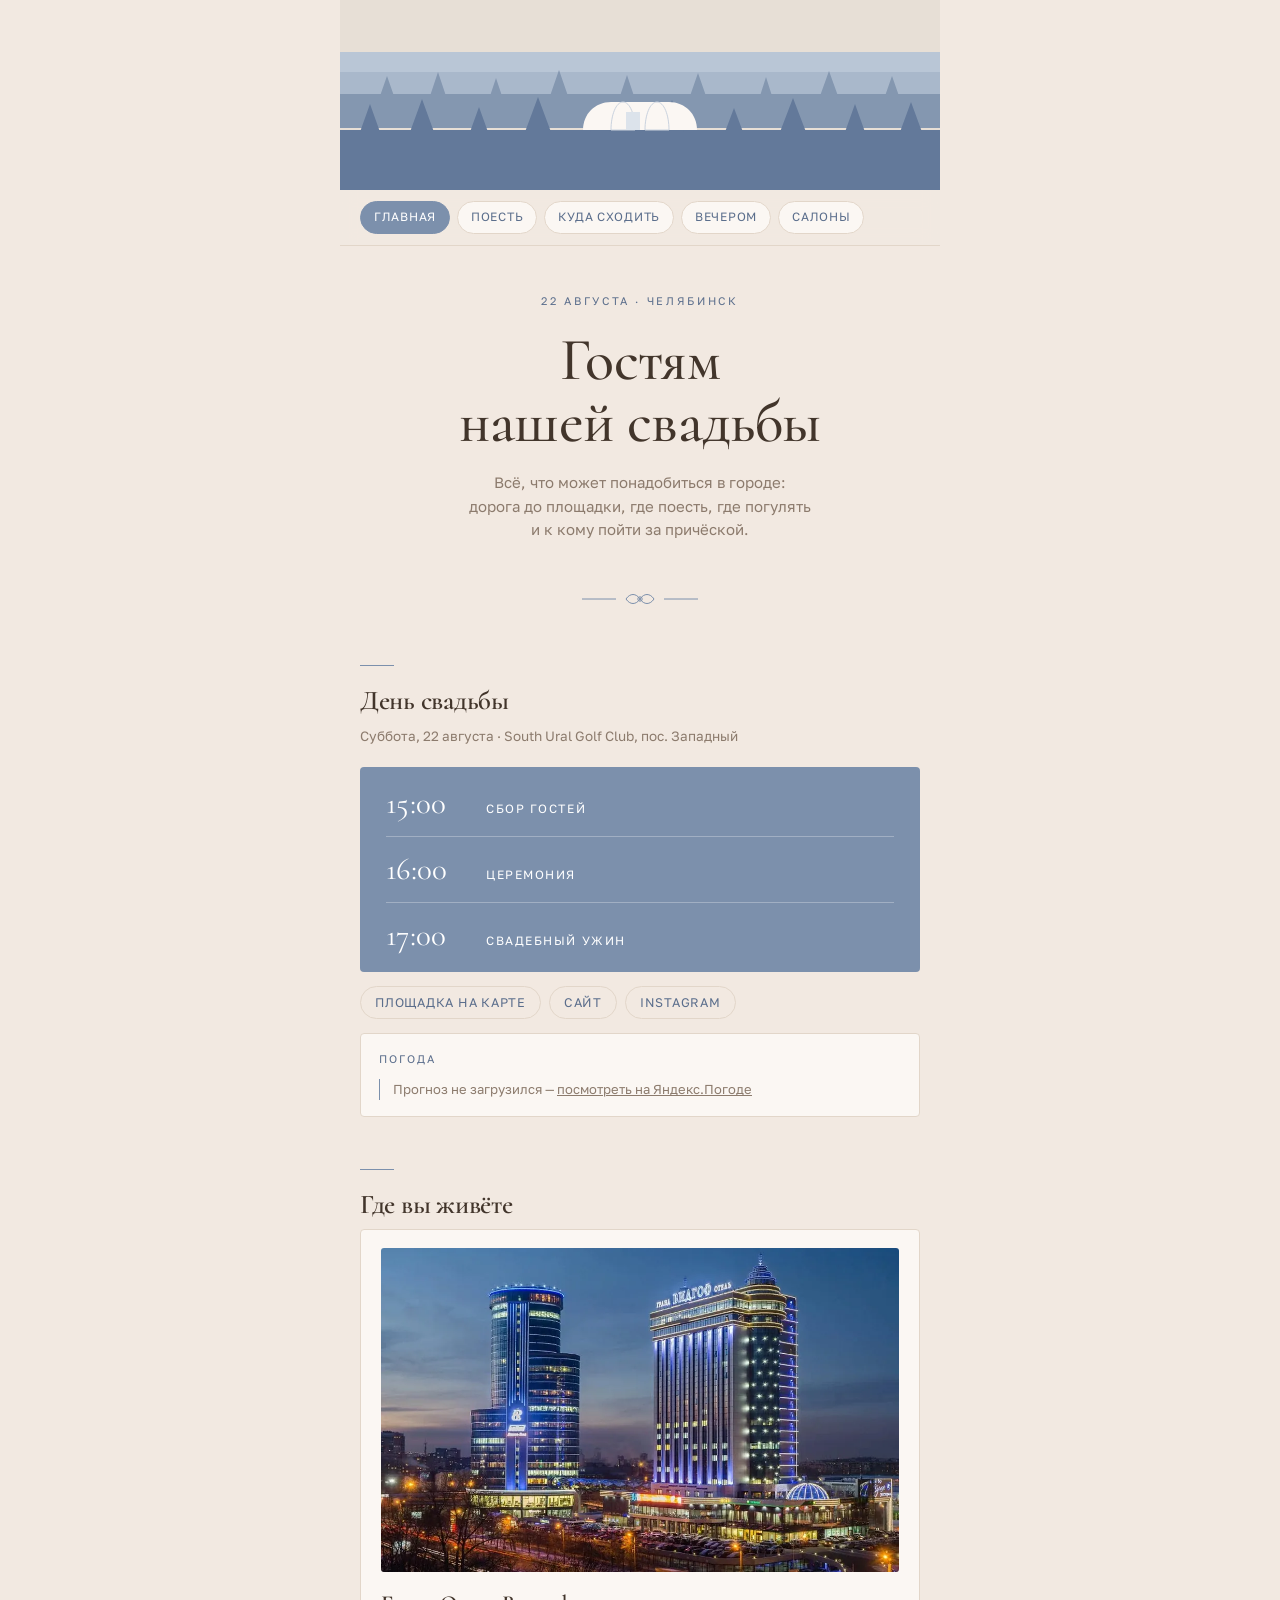
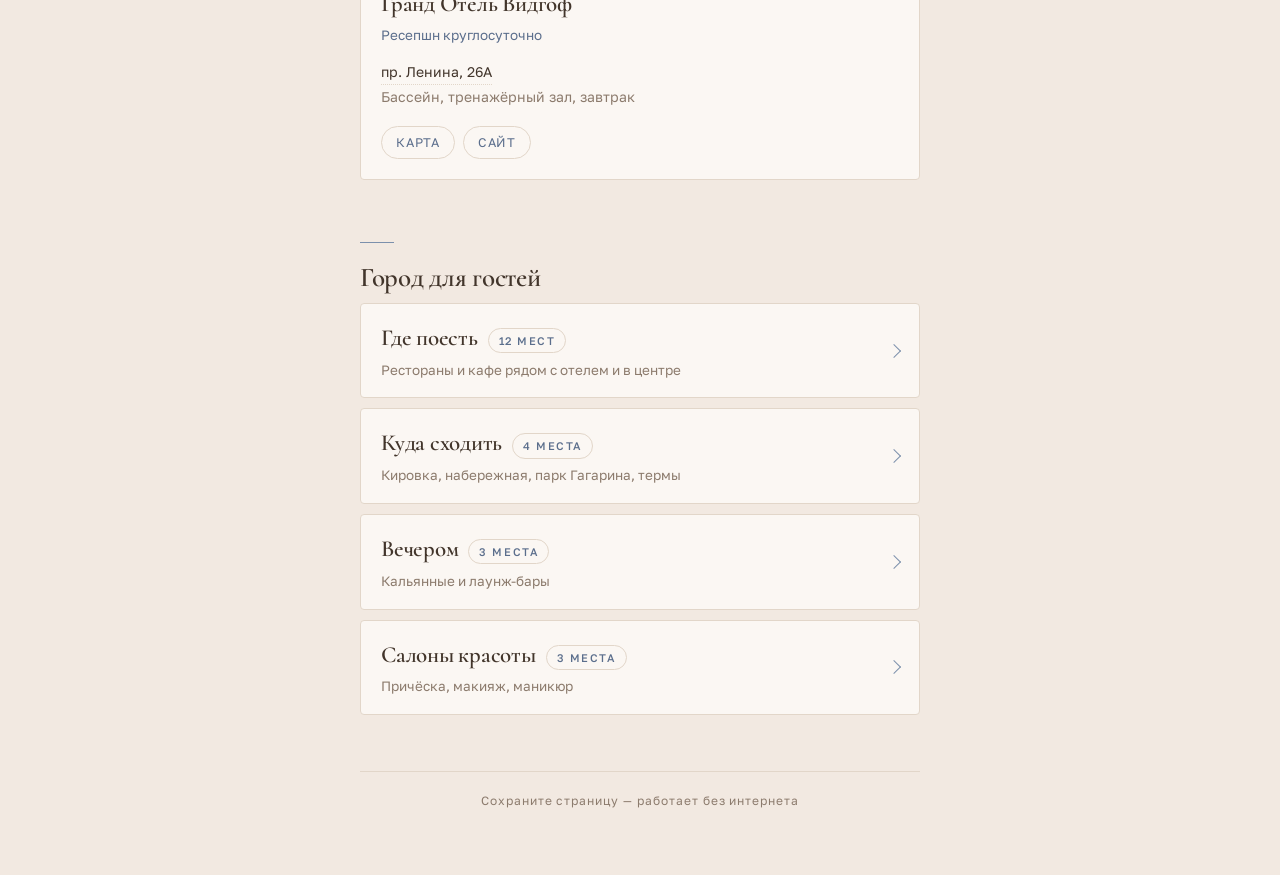
==== commit abc75217: "Фото «Библиотеки» и чистка подзаголовка - Заменил кадр «Библиотеки Лаунж»: тот же зал, что на присла" ====
--- a/index.html
+++ b/index.html
@@ -97,7 +97,6 @@
   <section id="razdely">
     <div class="rule"></div>
     <h2>Город для гостей</h2>
-    <p class="sub">Четыре раздела — открываются отдельными страницами</p>
     <a class="go" href="eda.html">
       <h3>Где поесть<span class="n">12 мест</span></h3>
       <p>Рестораны и кафе рядом с отелем и в центре</p>
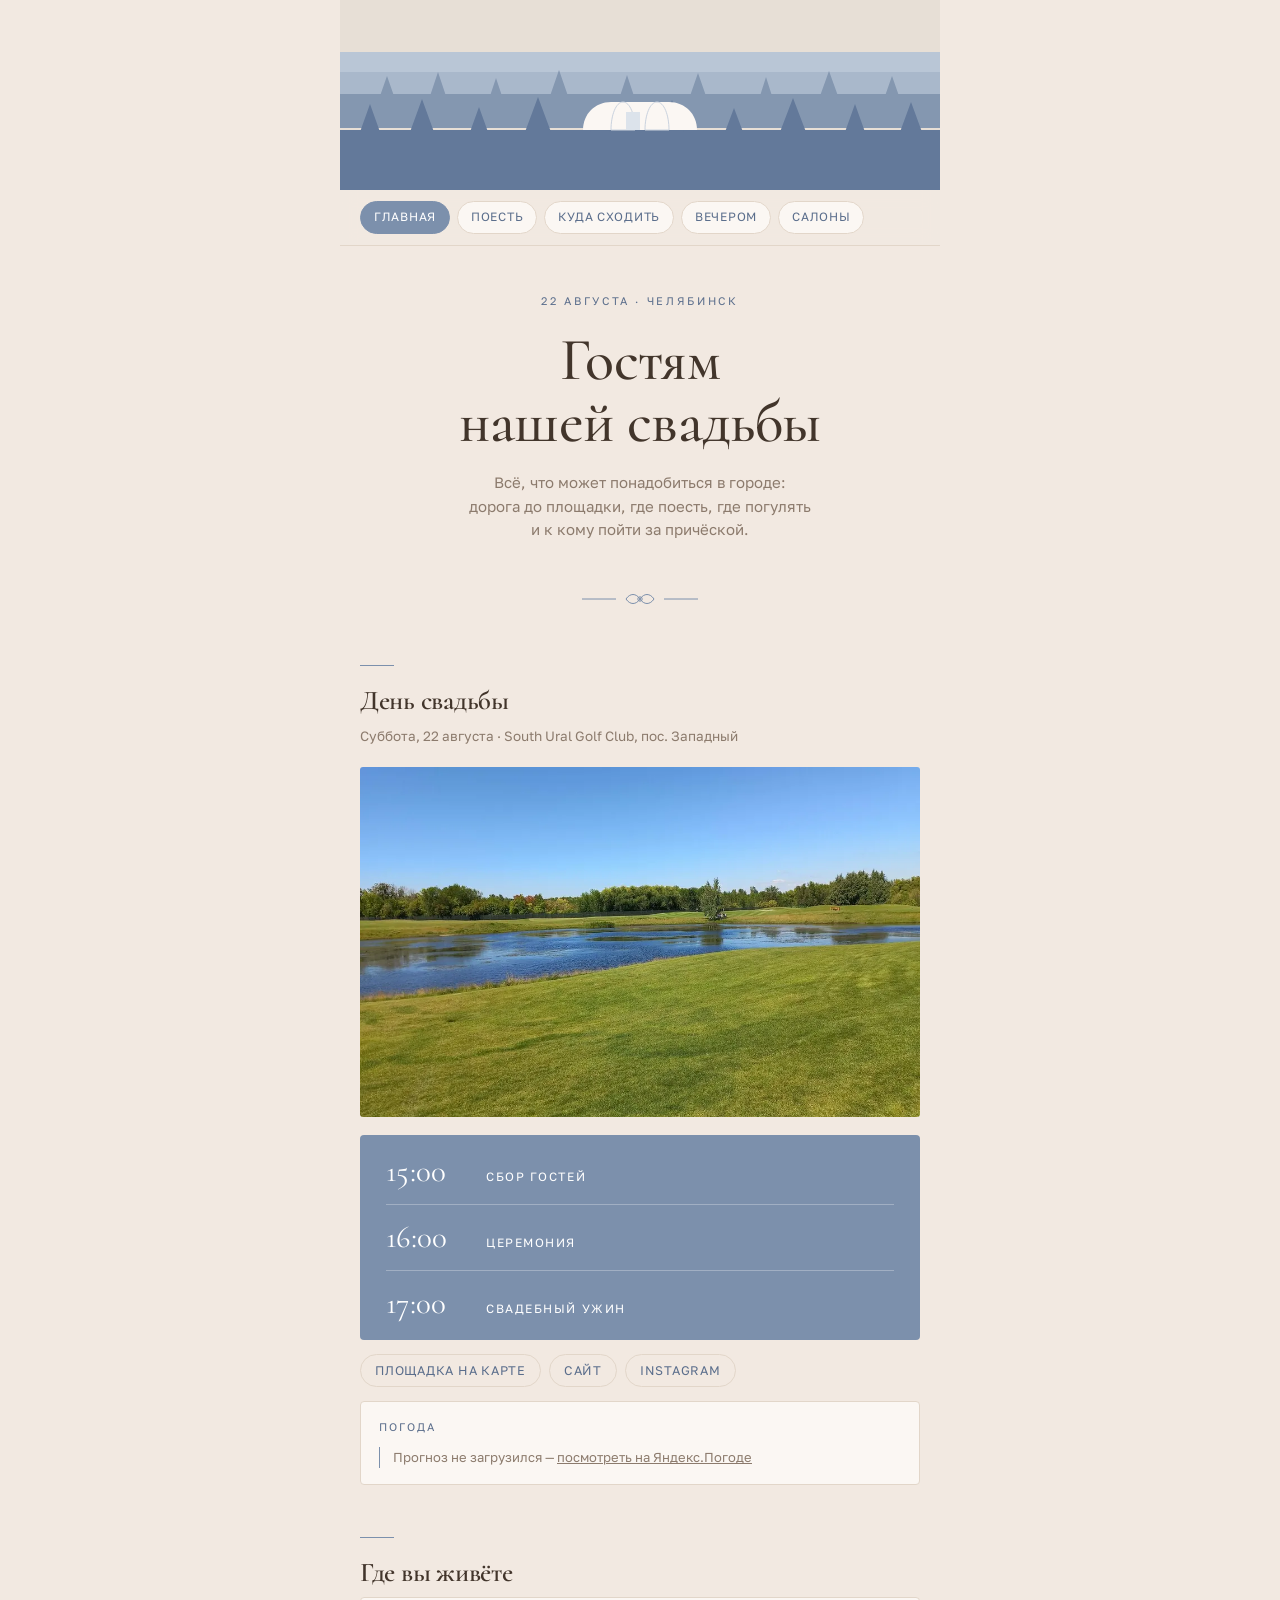
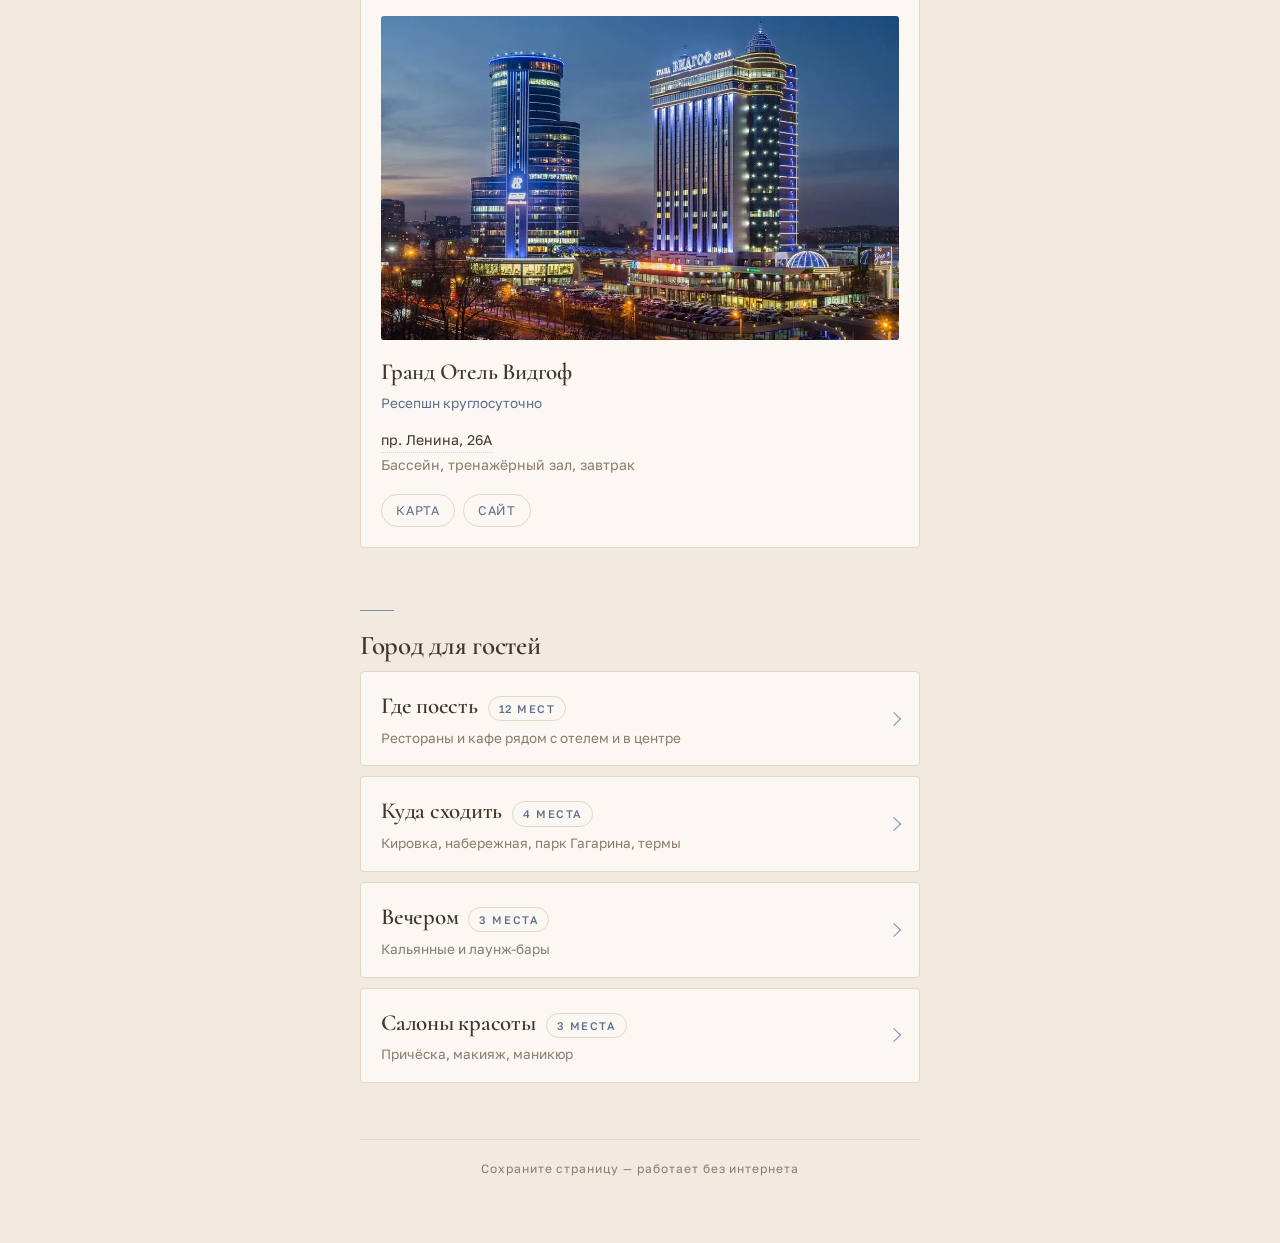
==== commit ec25aa94: "Фото площадки в «Дне свадьбы» Снимок Южно-Уральского гольф-клуба с Яндекс.Карт: пруд и поле. С VK ни" ====
--- a/index.html
+++ b/index.html
@@ -58,6 +58,10 @@
     <div class="rule"></div>
     <h2>День свадьбы</h2>
     <p class="sub">Суббота, 22 августа · South Ural Golf Club, пос. Западный</p>
+    <picture class="venue">
+      <source srcset="photos/golf.webp" type="image/webp">
+      <img alt="" src="photos/golf.jpg" loading="lazy" decoding="async">
+    </picture>
     <div class="timing">
       <div class="row"><span class="t">15:00</span><span class="w">Сбор гостей</span></div>
       <div class="row"><span class="t">16:00</span><span class="w">Церемония</span></div>
--- a/style.css
+++ b/style.css
@@ -187,3 +187,8 @@
     text-transform:uppercase;color:var(--blue-ink);text-decoration:none;
     border:1px solid var(--line);border-radius:999px;padding:8px 18px;background:var(--paper)}
   .back:hover{border-color:var(--blue)}
+
+  /* фото площадки в «Дне свадьбы» */
+  .venue{display:block;margin:0 0 18px}
+  .venue img{display:block;width:100%;aspect-ratio:16/10;object-fit:cover;
+    border-radius:3px;background:#E7DFD6}
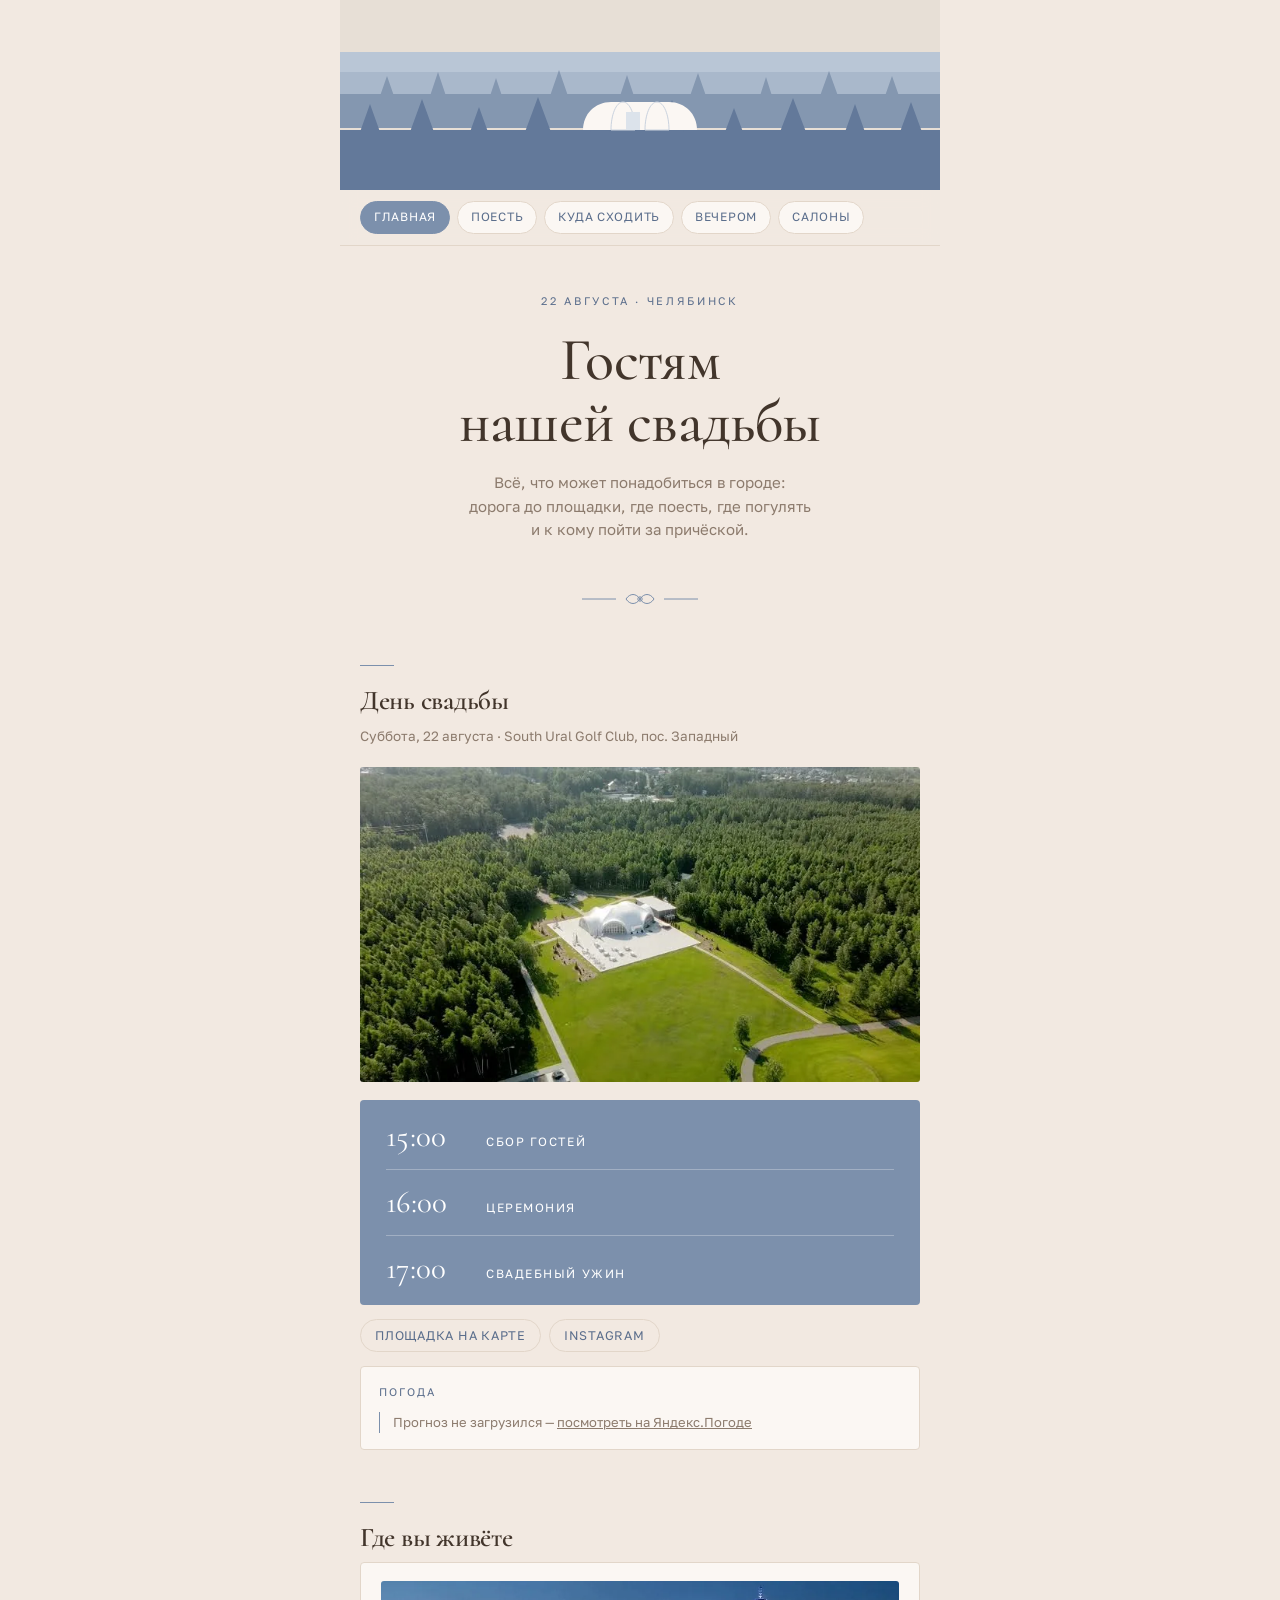
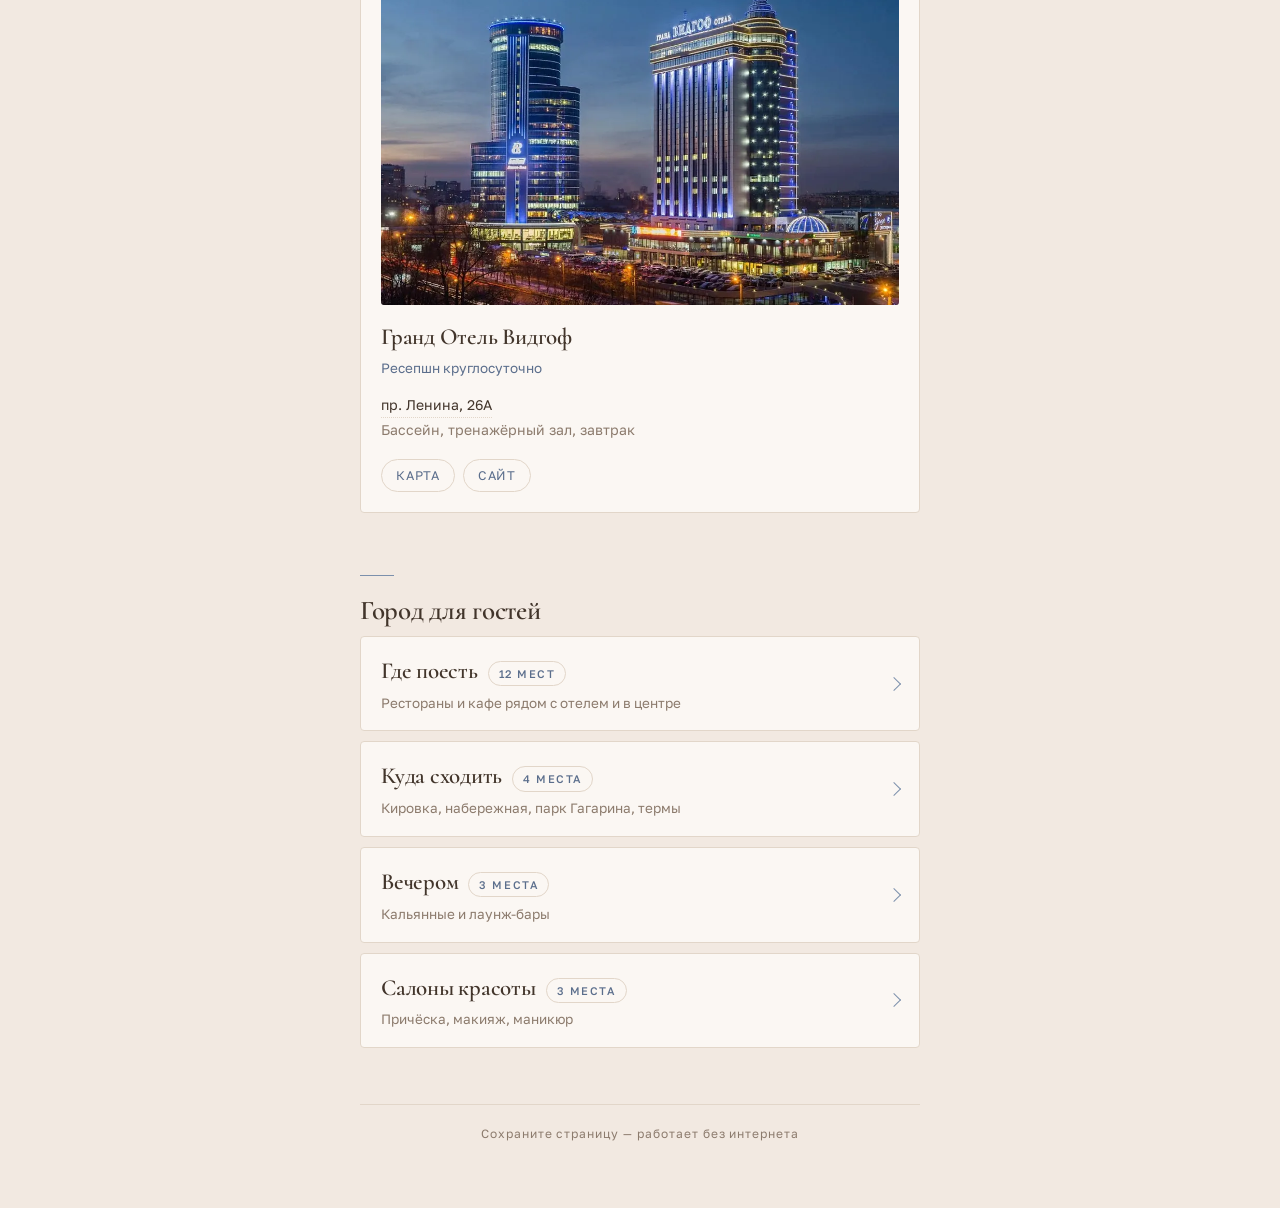
==== commit f9c305a4: "Убрана кнопка «Сайт» у площадки golf74.su — припаркованный домен Tilda, отдаёт «Domain has been assi" ====
--- a/index.html
+++ b/index.html
@@ -60,7 +60,7 @@
     <p class="sub">Суббота, 22 августа · South Ural Golf Club, пос. Западный</p>
     <picture class="venue">
       <source srcset="photos/golf.webp" type="image/webp">
-      <img alt="" src="photos/golf.jpg" loading="lazy" decoding="async">
+      <img alt="" src="photos/golf.jpg" decoding="async">
     </picture>
     <div class="timing">
       <div class="row"><span class="t">15:00</span><span class="w">Сбор гостей</span></div>
@@ -69,7 +69,6 @@
     </div>
     <div class="links" style="margin-top:14px">
       <a href="https://yandex.ru/maps/-/CTgxnVOc">Площадка на карте</a>
-      <a href="https://www.golf74.su/">Сайт</a>
       <a href="https://www.instagram.com/golfclub_ural74/">Instagram</a>
     </div>
 
--- a/style.css
+++ b/style.css
@@ -190,5 +190,5 @@
 
   /* фото площадки в «Дне свадьбы» */
   .venue{display:block;margin:0 0 18px}
-  .venue img{display:block;width:100%;aspect-ratio:16/10;object-fit:cover;
+  .venue img{display:block;width:100%;aspect-ratio:16/9;object-fit:cover;
     border-radius:3px;background:#E7DFD6}
